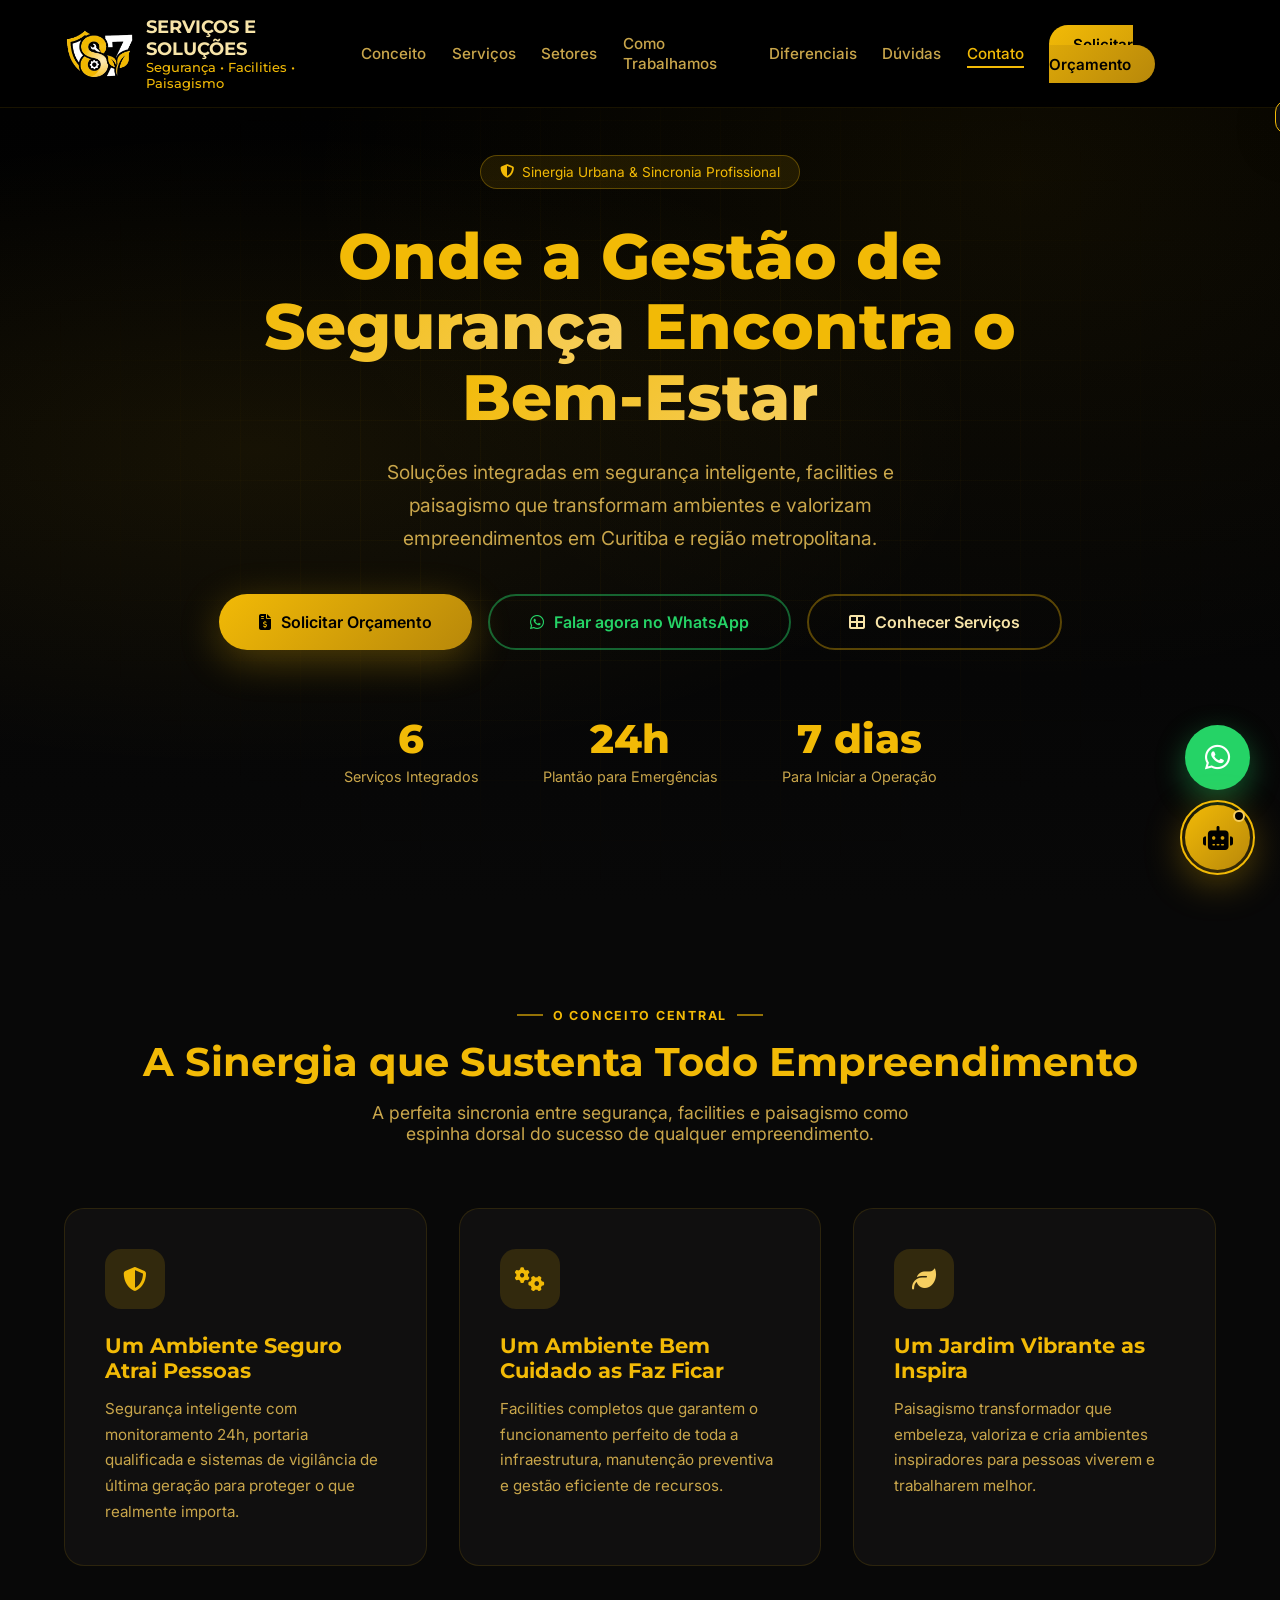
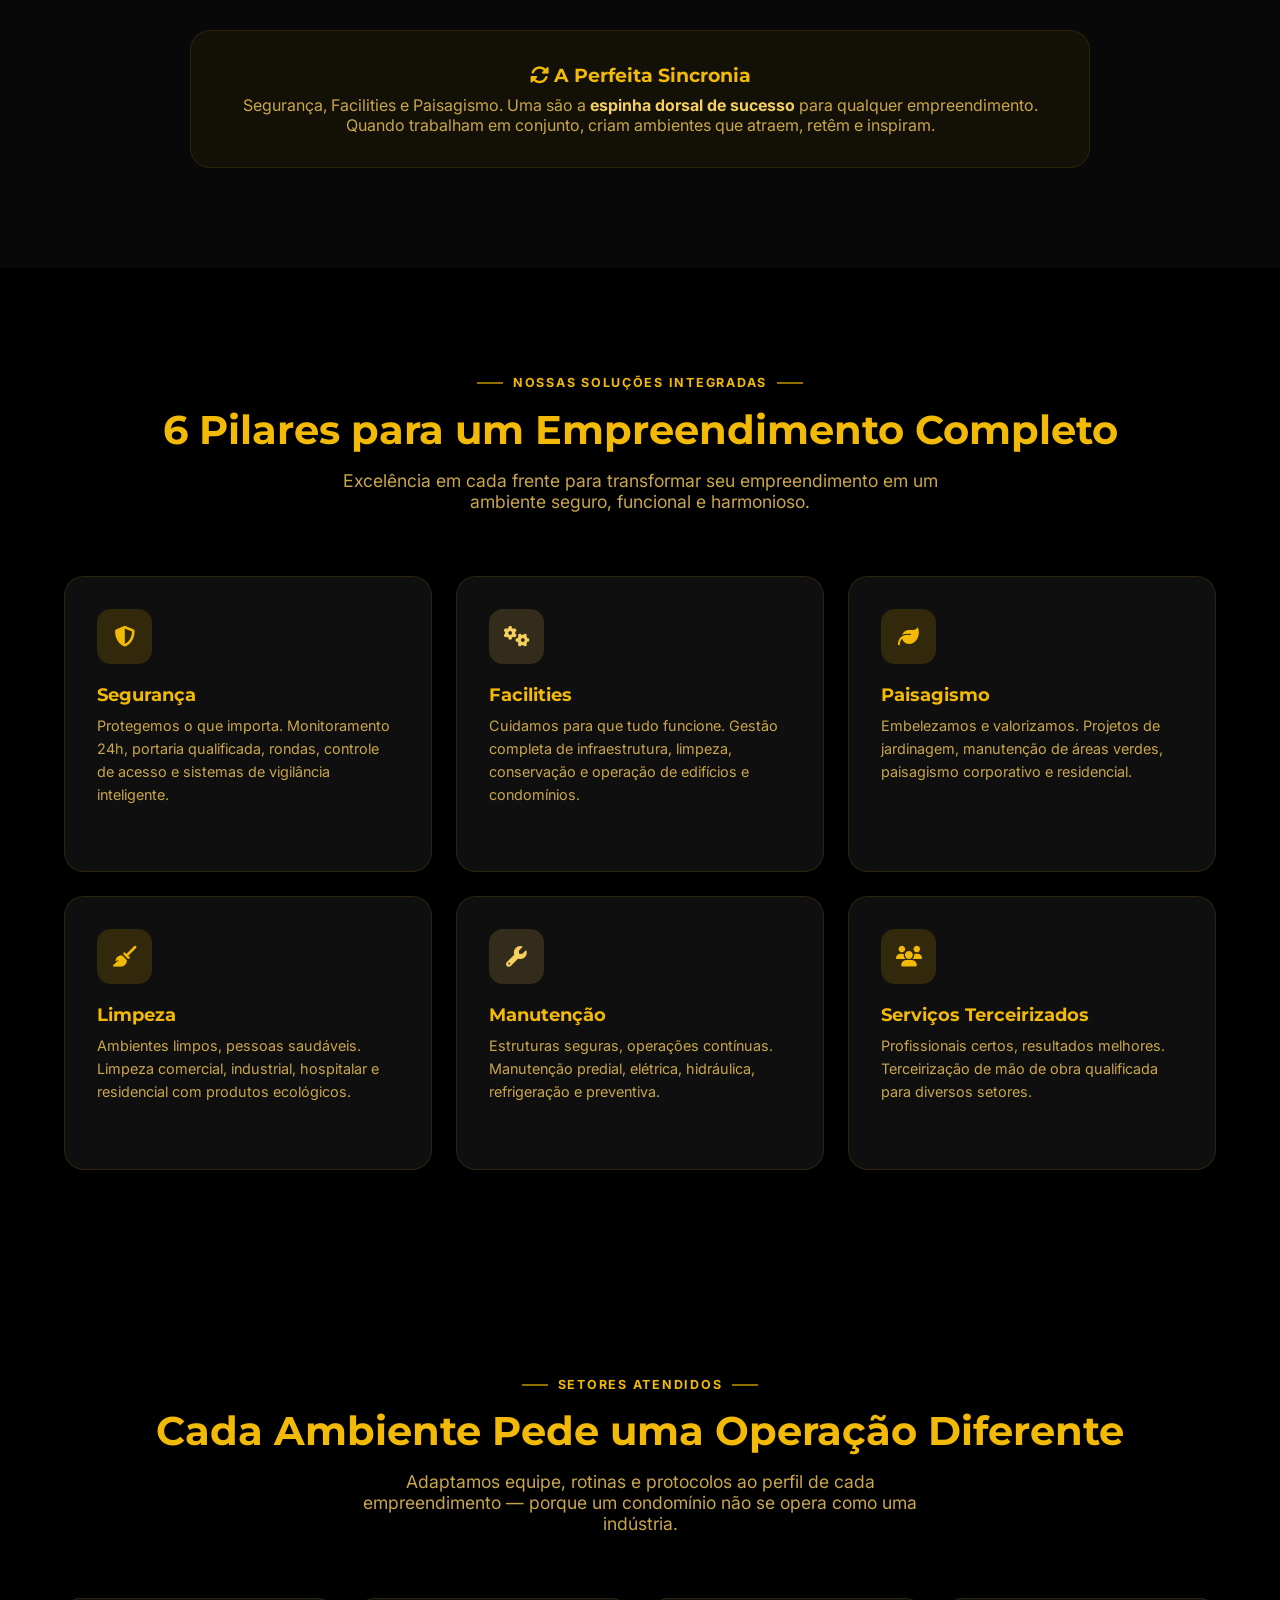
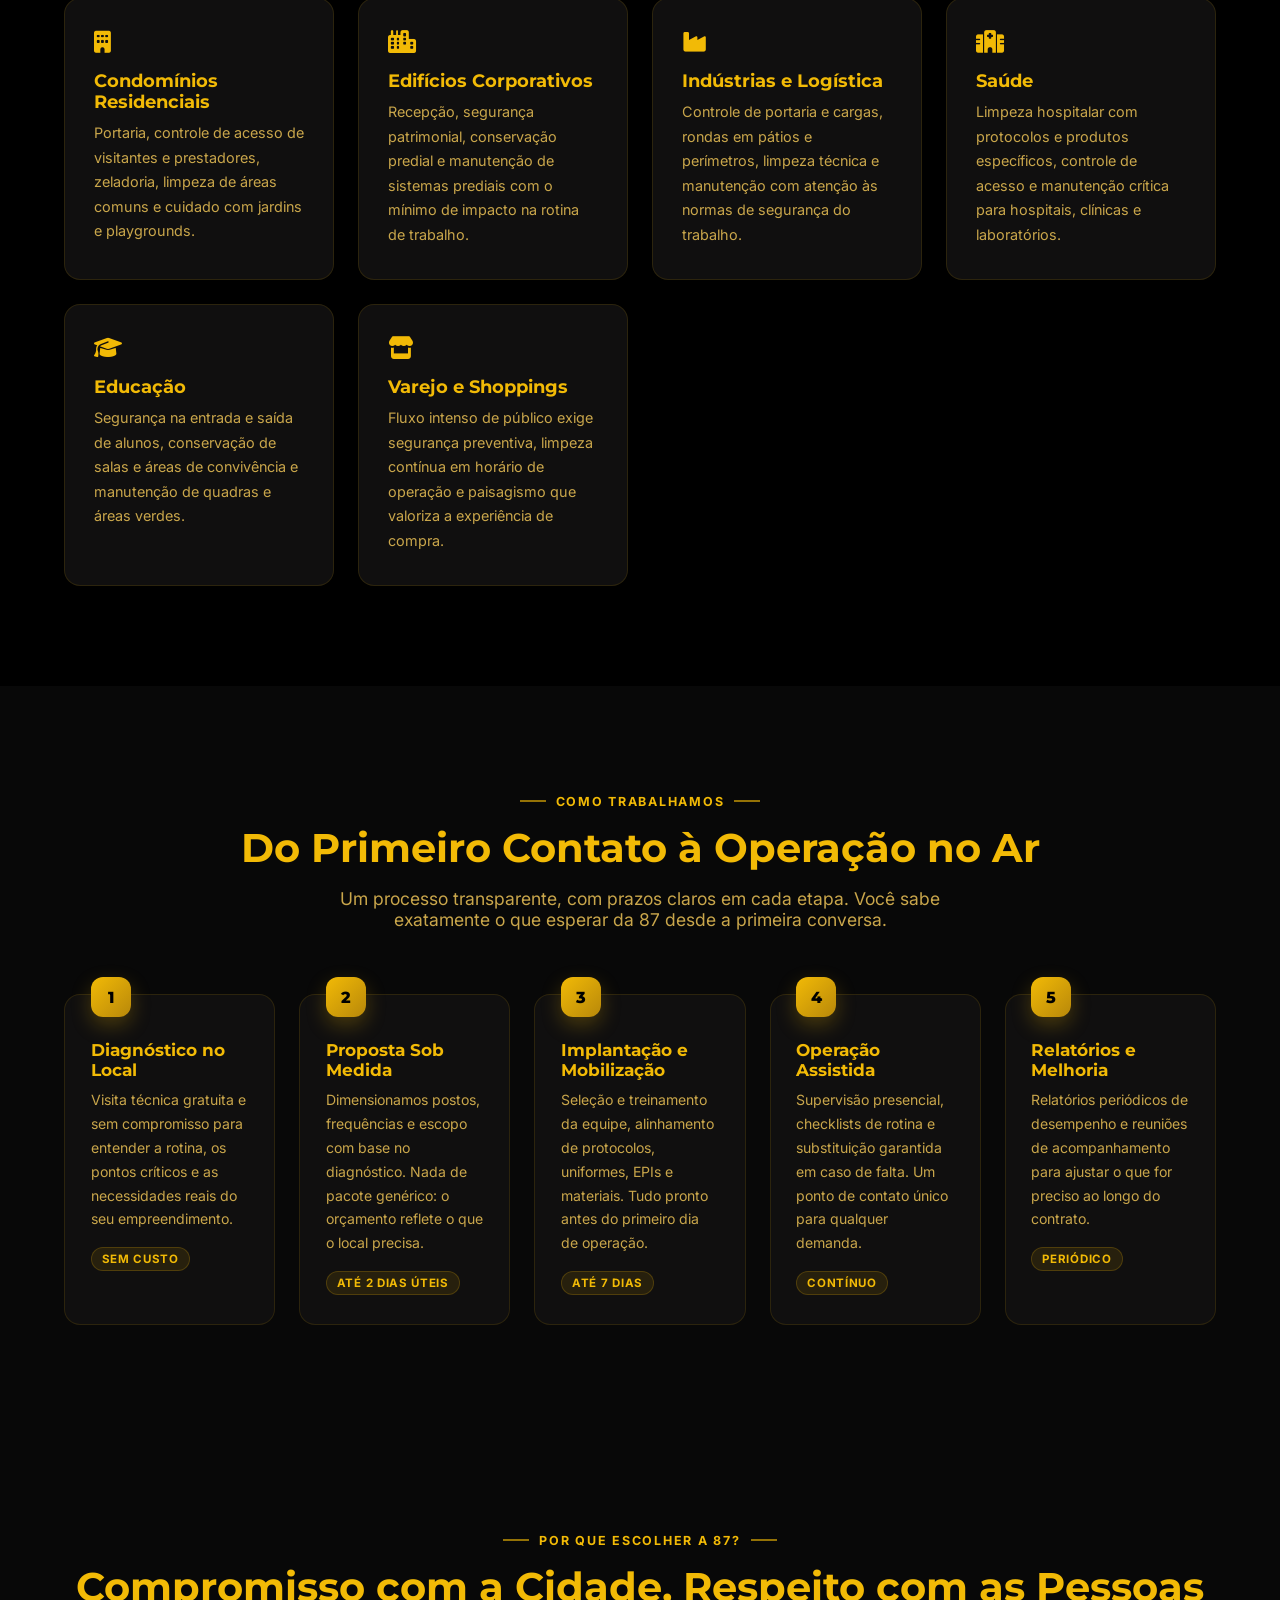
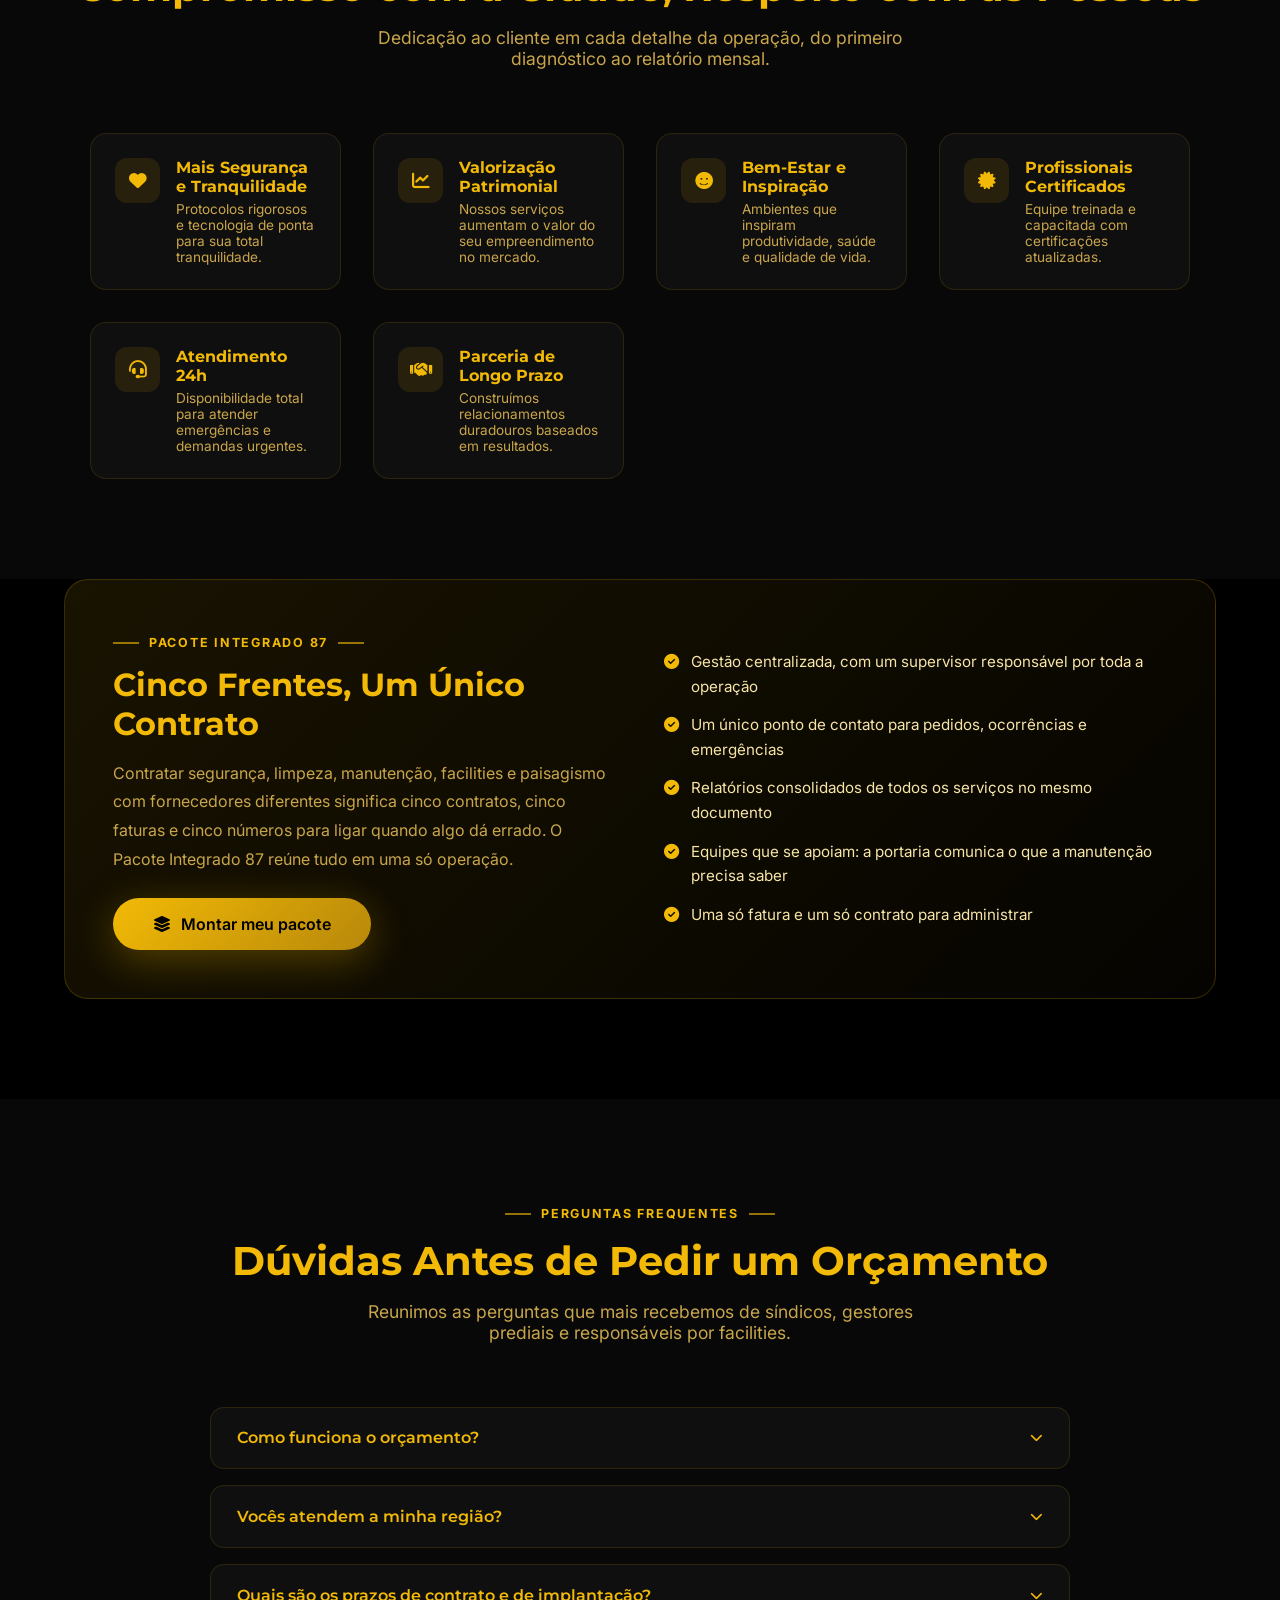
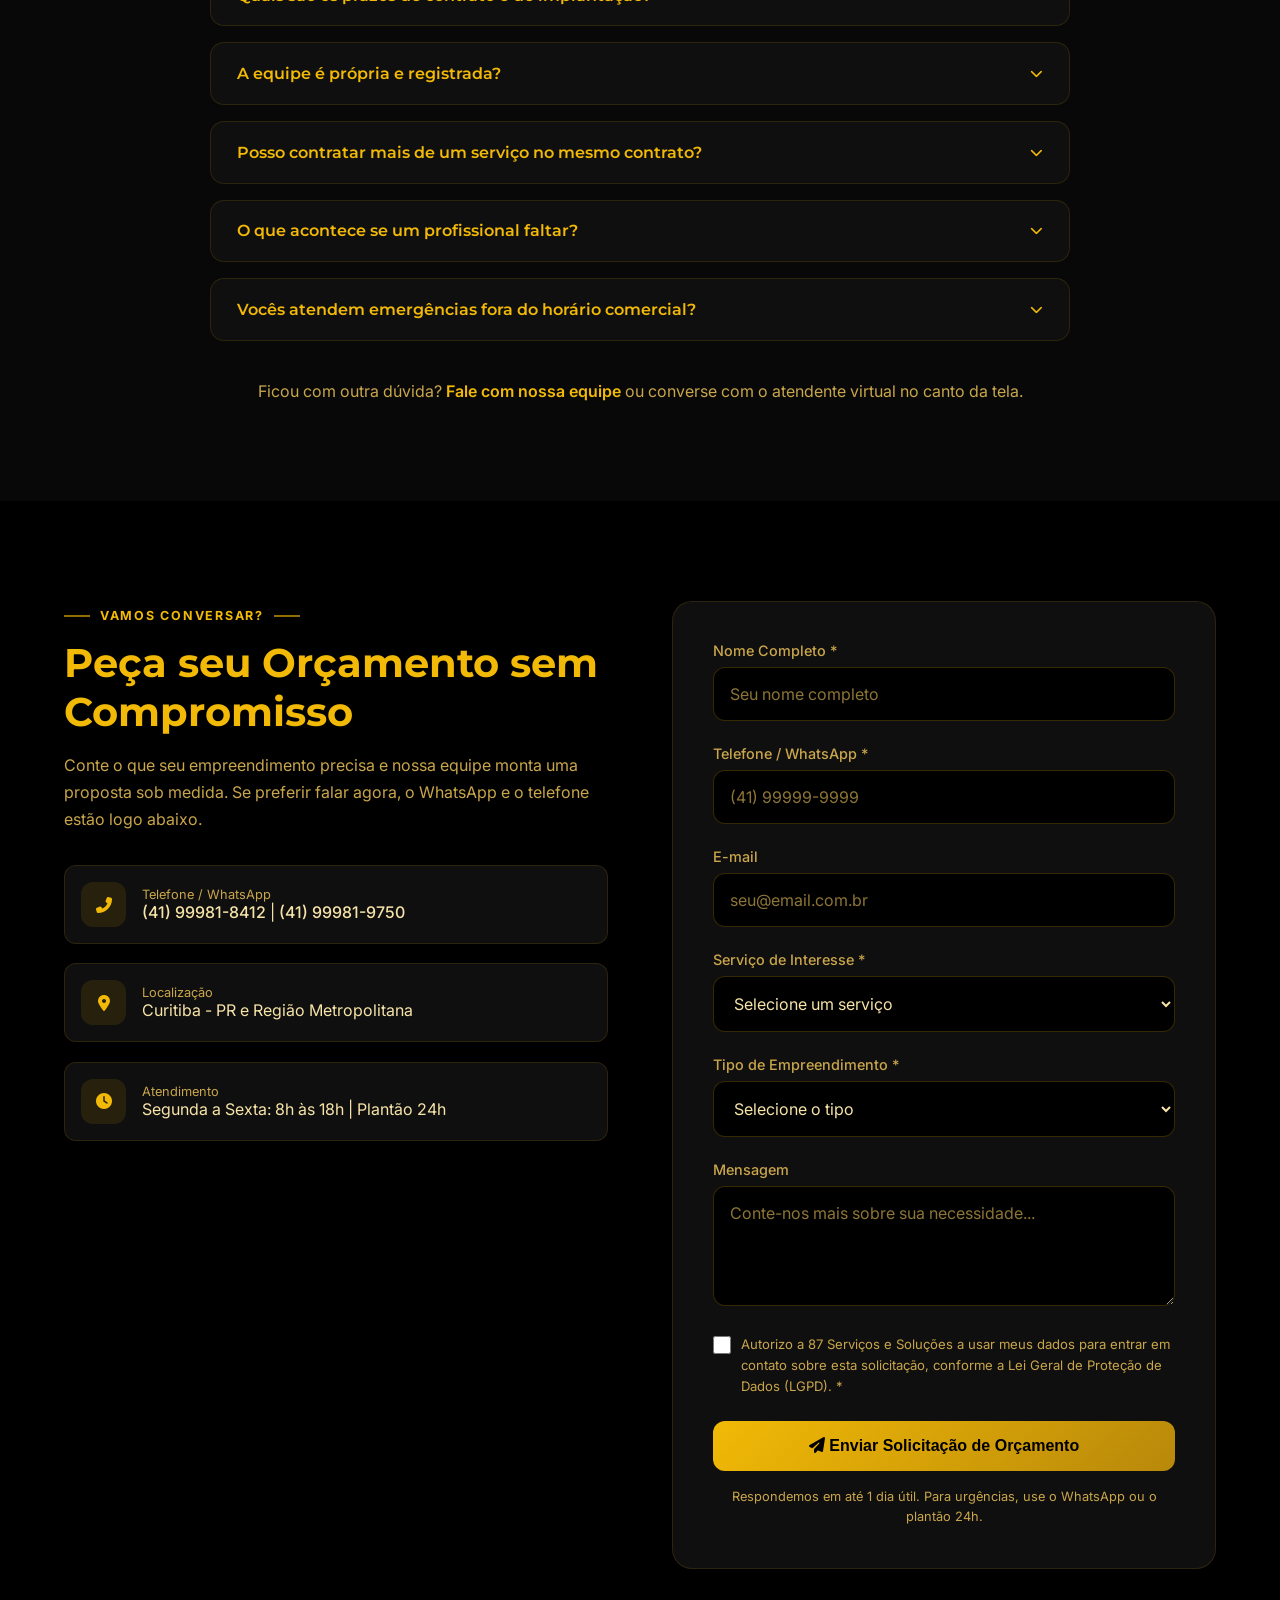
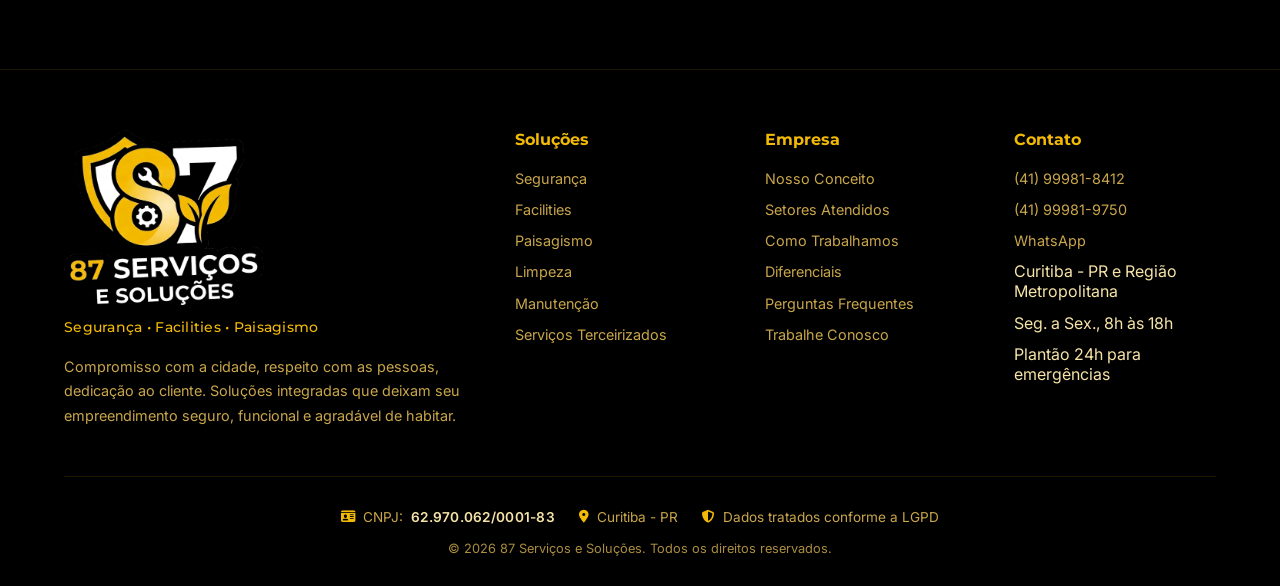
==== index.html @ c68b8642 "Implement the new version of sie (6a750d48f7222041c2b2e759)" ====
<!DOCTYPE html>
<html lang="pt-BR">
<head>
    <meta charset="UTF-8">
    <meta name="viewport" content="width=device-width, initial-scale=1.0">
    <title>87 Serviços e Soluções | Segurança, Facilities e Paisagismo em Curitiba</title>
    <meta name="description" content="Segurança, facilities, paisagismo, limpeza e manutenção integrados em Curitiba e região metropolitana. Plantão 24h e visita técnica gratuita. Peça seu orçamento com a 87 Serviços e Soluções.">
    <link rel="preconnect" href="https://fonts.googleapis.com">
    <link rel="preconnect" href="https://fonts.gstatic.com" crossorigin>
    <link href="https://fonts.googleapis.com/css2?family=Montserrat:wght@300;400;600;700;800&family=Inter:wght@300;400;500;600&display=swap" rel="stylesheet">
    <link rel="stylesheet" href="https://cdnjs.cloudflare.com/ajax/libs/font-awesome/6.5.1/css/all.min.css">
    <link rel="icon" type="image/png" href="assets/favicon.png">
    <link rel="apple-touch-icon" href="assets/logo-mark.png">
    <link rel="canonical" href="https://87ss.netlify.app/">
    <meta name="theme-color" content="#000000">
    <meta name="author" content="87 Serviços e Soluções">
    <meta name="robots" content="index, follow">

    <!-- Compartilhamento em redes sociais e WhatsApp.
         As URLs aqui precisam ser absolutas: o WhatsApp e as redes sociais não
         resolvem caminho relativo e simplesmente não exibem a imagem de prévia. -->
    <meta property="og:type" content="website">
    <meta property="og:site_name" content="87 Serviços e Soluções">
    <meta property="og:locale" content="pt_BR">
    <meta property="og:url" content="https://87ss.netlify.app/">
    <meta property="og:title" content="87 Serviços e Soluções | Segurança, Facilities e Paisagismo em Curitiba">
    <meta property="og:description" content="Soluções integradas em segurança, facilities, paisagismo, limpeza e manutenção para condomínios, empresas e indústrias em Curitiba e região metropolitana.">
    <meta property="og:image" content="https://87ss.netlify.app/assets/logo-full.png">
    <meta property="og:image:width" content="520">
    <meta property="og:image:height" content="463">
    <meta property="og:image:alt" content="Logo da 87 Serviços e Soluções">
    <meta name="twitter:card" content="summary_large_image">
    <meta name="twitter:title" content="87 Serviços e Soluções | Segurança, Facilities e Paisagismo">
    <meta name="twitter:description" content="Segurança, facilities e paisagismo em sincronia. Atendemos Curitiba e região metropolitana com plantão 24h.">
    <meta name="twitter:image" content="https://87ss.netlify.app/assets/logo-full.png">
    <meta name="twitter:image:alt" content="Logo da 87 Serviços e Soluções">

    <!-- Dados estruturados para busca local -->
    <script type="application/ld+json">
    {
      "@context": "https://schema.org",
      "@type": "ProfessionalService",
      "name": "87 Serviços e Soluções",
      "description": "Serviços integrados de segurança, facilities, paisagismo, limpeza, manutenção predial e terceirização de mão de obra em Curitiba e região metropolitana.",
      "taxID": "62.970.062/0001-83",
      "vatID": "62.970.062/0001-83",
      "telephone": "+55-41-99981-8412",
      "priceRange": "$$",
      "url": "https://87ss.netlify.app/",
      "image": "https://87ss.netlify.app/assets/logo-full.png",
      "address": {
        "@type": "PostalAddress",
        "addressLocality": "Curitiba",
        "addressRegion": "PR",
        "addressCountry": "BR"
      },
      "areaServed": [
        { "@type": "City", "name": "Curitiba" },
        { "@type": "City", "name": "São José dos Pinhais" },
        { "@type": "City", "name": "Pinhais" },
        { "@type": "City", "name": "Colombo" },
        { "@type": "City", "name": "Araucária" },
        { "@type": "City", "name": "Campo Largo" },
        { "@type": "City", "name": "Fazenda Rio Grande" },
        { "@type": "City", "name": "Almirante Tamandaré" }
      ],
      "openingHoursSpecification": [
        {
          "@type": "OpeningHoursSpecification",
          "dayOfWeek": ["Monday", "Tuesday", "Wednesday", "Thursday", "Friday"],
          "opens": "08:00",
          "closes": "18:00"
        }
      ],
      "contactPoint": [
        {
          "@type": "ContactPoint",
          "telephone": "+55-41-99981-8412",
          "contactType": "sales",
          "areaServed": "BR",
          "availableLanguage": "Portuguese"
        },
        {
          "@type": "ContactPoint",
          "telephone": "+55-41-99981-9750",
          "contactType": "emergency",
          "areaServed": "BR",
          "availableLanguage": "Portuguese"
        }
      ],
      "hasOfferCatalog": {
        "@type": "OfferCatalog",
        "name": "Soluções integradas",
        "itemListElement": [
          { "@type": "Offer", "itemOffered": { "@type": "Service", "name": "Segurança patrimonial e portaria" } },
          { "@type": "Offer", "itemOffered": { "@type": "Service", "name": "Facilities e gestão predial" } },
          { "@type": "Offer", "itemOffered": { "@type": "Service", "name": "Paisagismo e áreas verdes" } },
          { "@type": "Offer", "itemOffered": { "@type": "Service", "name": "Limpeza e conservação" } },
          { "@type": "Offer", "itemOffered": { "@type": "Service", "name": "Manutenção predial" } },
          { "@type": "Offer", "itemOffered": { "@type": "Service", "name": "Terceirização de mão de obra" } }
        ]
      }
    }
    </script>

    <!-- Perguntas frequentes (elegível a rich results) -->
    <script type="application/ld+json">
    {
      "@context": "https://schema.org",
      "@type": "FAQPage",
      "mainEntity": [
        {
          "@type": "Question",
          "name": "Como funciona o orçamento da 87 Serviços e Soluções?",
          "acceptedAnswer": {
            "@type": "Answer",
            "text": "Você nos conta o tipo de empreendimento e o serviço desejado, fazemos uma visita técnica gratuita e sem compromisso e você recebe uma proposta personalizada em até 2 dias úteis. O preço depende da área, do número de postos e da frequência do serviço."
          }
        },
        {
          "@type": "Question",
          "name": "Quais regiões vocês atendem?",
          "acceptedAnswer": {
            "@type": "Answer",
            "text": "Atendemos Curitiba e toda a Região Metropolitana, incluindo São José dos Pinhais, Pinhais, Colombo, Araucária, Campo Largo, Fazenda Rio Grande e Almirante Tamandaré. Projetos maiores em outras cidades do Paraná podem ser avaliados sob consulta."
          }
        },
        {
          "@type": "Question",
          "name": "Qual o prazo para iniciar a operação?",
          "acceptedAnswer": {
            "@type": "Answer",
            "text": "A operação começa em até 7 dias após a assinatura do contrato. Trabalhamos com contratos mensais, anuais ou por projeto, sem taxa de implantação nos contratos anuais."
          }
        },
        {
          "@type": "Question",
          "name": "A equipe é própria e registrada?",
          "acceptedAnswer": {
            "@type": "Answer",
            "text": "Sim. Os profissionais são registrados em regime CLT, passam por treinamento contínuo e reciclagem periódica, usam EPIs e uniformes identificados e seguem as normas regulamentadoras de segurança do trabalho. Toda a documentação trabalhista fica sob nossa responsabilidade."
          }
        },
        {
          "@type": "Question",
          "name": "É possível contratar vários serviços em um único contrato?",
          "acceptedAnswer": {
            "@type": "Answer",
            "text": "Sim. O Pacote Integrado 87 reúne segurança, facilities, paisagismo, limpeza e manutenção em um único contrato, com gestão centralizada, um só ponto de contato e relatórios consolidados."
          }
        },
        {
          "@type": "Question",
          "name": "Vocês atendem emergências fora do horário comercial?",
          "acceptedAnswer": {
            "@type": "Answer",
            "text": "Sim. O escritório atende de segunda a sexta, das 8h às 18h, e mantemos plantão 24 horas para ocorrências de segurança e emergências de manutenção nos contratos ativos."
          }
        }
      ]
    }
    </script>
    <style>
        :root {
            /* Paleta extraída da logo: dourado #F2BA06 sobre preto */
            --gold: #F2BA06;
            --gold-light: #F6CF61;
            --gold-dark: #B8880A;
            --dark: #000000;
            --dark-light: #080808;
            --dark-card: #100F0F;
            --white: #F7E4A8;
            --gray: #C9A64B;
            --green: var(--gold);
            --green-light: var(--gold-light);
            --gold-line: rgba(242, 186, 6, 0.15);
        }

        * {
            margin: 0;
            padding: 0;
            box-sizing: border-box;
        }

        html {
            scroll-behavior: smooth;
            /* impede que a navbar fixa cubra o topo das seções ao navegar por âncora */
            scroll-padding-top: 100px;
        }

        body {
            font-family: 'Inter', sans-serif;
            background: var(--dark);
            color: var(--white);
            overflow-x: hidden;
            -webkit-font-smoothing: antialiased;
        }

        h1, h2, h3, h4 {
            font-family: 'Montserrat', sans-serif;
            color: var(--gold);
        }

        strong {
            color: var(--gold-light);
        }

        ::selection {
            background: var(--gold);
            color: var(--dark);
        }

        ::placeholder {
            color: rgba(201, 166, 75, 0.7);
        }

        select option {
            background: var(--dark-card);
            color: var(--white);
        }

        :focus-visible {
            outline: 2px solid var(--gold);
            outline-offset: 3px;
            border-radius: 4px;
        }

        /* Link de pular para o conteúdo (leitores de tela e navegação por teclado) */
        .skip-link {
            position: absolute;
            left: -9999px;
            top: 0;
            z-index: 10001;
            background: var(--gold);
            color: var(--dark);
            padding: 0.8rem 1.5rem;
            font-weight: 700;
            border-radius: 0 0 8px 0;
            text-decoration: none;
        }

        .skip-link:focus {
            left: 0;
        }

        .sr-only {
            position: absolute;
            width: 1px;
            height: 1px;
            padding: 0;
            margin: -1px;
            overflow: hidden;
            clip: rect(0, 0, 0, 0);
            white-space: nowrap;
            border: 0;
        }

        /* ===== NAVBAR ===== */
        .navbar {
            position: fixed;
            top: 0;
            width: 100%;
            padding: 1rem 5%;
            display: flex;
            justify-content: space-between;
            align-items: center;
            z-index: 1000;
            background: rgba(0, 0, 0, 0.92);
            backdrop-filter: blur(20px);
            border-bottom: 1px solid rgba(242, 186, 6, 0.1);
            transition: all 0.3s ease;
        }

        .navbar.scrolled {
            padding: 0.7rem 5%;
            box-shadow: 0 10px 40px rgba(0,0,0,0.3);
        }

        .logo {
            display: flex;
            align-items: center;
            gap: 12px;
            text-decoration: none;
            color: inherit;
        }

        .logo-img {
            height: 50px;
            width: auto;
            display: block;
        }

        .logo-text {
            font-family: 'Montserrat', sans-serif;
            font-weight: 700;
            font-size: 1.15rem;
            line-height: 1.2;
            color: var(--white);
        }

        .logo-text span {
            color: var(--gold);
            font-size: 0.8rem;
            font-weight: 500;
            display: block;
        }

        .nav-links {
            display: flex;
            gap: 1.6rem;
            list-style: none;
            align-items: center;
        }

        .nav-links a {
            color: var(--gray);
            text-decoration: none;
            font-weight: 500;
            font-size: 0.95rem;
            transition: color 0.3s;
            position: relative;
        }

        .nav-links a:hover,
        .nav-links a.active {
            color: var(--gold);
        }

        .nav-links a::after {
            content: '';
            position: absolute;
            bottom: -5px;
            left: 0;
            width: 0;
            height: 2px;
            background: var(--gold);
            transition: width 0.3s;
        }

        .nav-links a:hover::after,
        .nav-links a.active::after {
            width: 100%;
        }

        .nav-cta {
            background: linear-gradient(135deg, var(--gold), var(--gold-dark));
            color: var(--dark) !important;
            padding: 0.6rem 1.5rem;
            border-radius: 50px;
            font-weight: 600 !important;
            transition: transform 0.3s, box-shadow 0.3s !important;
        }

        .nav-cta:hover {
            transform: translateY(-2px);
            box-shadow: 0 10px 30px rgba(242, 186, 6, 0.4);
        }

        .nav-cta::after {
            display: none !important;
        }

        .mobile-menu-btn {
            display: none;
            background: none;
            border: none;
            color: var(--white);
            font-size: 1.5rem;
            cursor: pointer;
            padding: 0.3rem 0.5rem;
            line-height: 1;
        }

        /* ===== HERO ===== */
        .hero {
            min-height: 100vh;
            display: flex;
            align-items: center;
            justify-content: center;
            position: relative;
            padding: 120px 5% 80px;
            overflow: hidden;
        }

        .hero-bg {
            position: absolute;
            inset: 0;
            background: 
                radial-gradient(ellipse at 20% 50%, rgba(242, 186, 6, 0.08) 0%, transparent 50%),
                radial-gradient(ellipse at 80% 20%, rgba(242, 186, 6, 0.06) 0%, transparent 50%),
                linear-gradient(180deg, var(--dark) 0%, var(--dark-light) 100%);
        }

        .hero-grid {
            position: absolute;
            inset: 0;
            background-image: 
                linear-gradient(rgba(242, 186, 6, 0.03) 1px, transparent 1px),
                linear-gradient(90deg, rgba(242, 186, 6, 0.03) 1px, transparent 1px);
            background-size: 60px 60px;
            mask-image: radial-gradient(ellipse at center, black 30%, transparent 70%);
            -webkit-mask-image: radial-gradient(ellipse at center, black 30%, transparent 70%);
        }

        .hero-content {
            position: relative;
            z-index: 2;
            text-align: center;
            max-width: 900px;
        }

        .hero-badge {
            display: inline-flex;
            align-items: center;
            gap: 8px;
            background: rgba(242, 186, 6, 0.1);
            border: 1px solid rgba(242, 186, 6, 0.3);
            padding: 0.5rem 1.2rem;
            border-radius: 50px;
            font-size: 0.85rem;
            color: var(--gold);
            margin-bottom: 2rem;
            animation: fadeInUp 0.8s ease;
        }

        .hero-badge i {
            animation: pulse 2s infinite;
        }

        @keyframes pulse {
            0%, 100% { opacity: 1; }
            50% { opacity: 0.5; }
        }

        .hero h1 {
            font-size: clamp(2.5rem, 5vw, 4.5rem);
            font-weight: 800;
            line-height: 1.1;
            margin-bottom: 1.5rem;
            animation: fadeInUp 0.8s ease 0.1s both;
        }

        .hero h1 .highlight {
            background: linear-gradient(135deg, var(--gold), var(--gold-light));
            -webkit-background-clip: text;
            -webkit-text-fill-color: transparent;
            background-clip: text;
        }

        .hero p {
            font-size: 1.2rem;
            color: var(--gray);
            max-width: 600px;
            margin: 0 auto 2.5rem;
            line-height: 1.7;
            animation: fadeInUp 0.8s ease 0.2s both;
        }

        .hero-buttons {
            display: flex;
            gap: 1rem;
            justify-content: center;
            flex-wrap: wrap;
            animation: fadeInUp 0.8s ease 0.3s both;
        }

        .btn {
            padding: 1rem 2.5rem;
            border-radius: 50px;
            font-weight: 600;
            font-size: 1rem;
            cursor: pointer;
            transition: all 0.3s ease;
            text-decoration: none;
            display: inline-flex;
            align-items: center;
            gap: 10px;
            border: none;
        }

        .btn-primary {
            background: linear-gradient(135deg, var(--gold), var(--gold-dark));
            color: var(--dark);
            box-shadow: 0 10px 40px rgba(242, 186, 6, 0.3);
        }

        .btn-primary:hover {
            transform: translateY(-3px);
            box-shadow: 0 15px 50px rgba(242, 186, 6, 0.4);
        }

        .btn-outline {
            background: transparent;
            color: var(--white);
            border: 2px solid rgba(242, 186, 6, 0.35);
        }

        .btn-outline:hover {
            border-color: var(--gold);
            color: var(--gold);
            transform: translateY(-3px);
        }

        .btn-whatsapp {
            background: transparent;
            color: #25D366;
            border: 2px solid rgba(37, 211, 102, 0.45);
        }

        .btn-whatsapp:hover {
            border-color: #25D366;
            background: rgba(37, 211, 102, 0.1);
            transform: translateY(-3px);
        }

        .hero-stats {
            display: flex;
            justify-content: center;
            gap: 4rem;
            margin-top: 4rem;
            animation: fadeInUp 0.8s ease 0.4s both;
        }

        .stat-item {
            text-align: center;
        }

        .stat-number {
            font-family: 'Montserrat', sans-serif;
            font-size: 2.5rem;
            font-weight: 800;
            color: var(--gold);
        }

        .stat-label {
            font-size: 0.9rem;
            color: var(--gray);
            margin-top: 0.3rem;
        }

        /* ===== CONCEITO CENTRAL ===== */
        .concept {
            padding: 100px 5%;
            background: var(--dark-light);
            position: relative;
        }

        .section-header {
            text-align: center;
            margin-bottom: 4rem;
        }

        .section-eyebrow {
            display: inline-flex;
            align-items: center;
            gap: 10px;
            color: var(--gold);
            font-size: 0.78rem;
            font-weight: 700;
            letter-spacing: 0.14em;
            text-transform: uppercase;
            margin-bottom: 0.9rem;
        }

        .section-eyebrow::before,
        .section-eyebrow::after {
            content: '';
            width: 26px;
            height: 2px;
            background: var(--gold);
            opacity: 0.6;
        }

        .section-header h2 {
            font-size: 2.5rem;
            font-weight: 700;
            margin-bottom: 1rem;
        }

        .section-header p {
            color: var(--gray);
            font-size: 1.1rem;
            max-width: 600px;
            margin: 0 auto;
        }

        .concept-cards {
            display: grid;
            grid-template-columns: repeat(auto-fit, minmax(300px, 1fr));
            gap: 2rem;
            max-width: 1200px;
            margin: 0 auto;
        }

        .concept-card {
            background: var(--dark-card);
            border-radius: 20px;
            padding: 2.5rem;
            border: 1px solid rgba(242, 186, 6, 0.12);
            transition: all 0.4s ease;
            position: relative;
            overflow: hidden;
        }

        .concept-card::before {
            content: '';
            position: absolute;
            top: 0;
            left: 0;
            width: 100%;
            height: 3px;
            background: linear-gradient(90deg, var(--gold), var(--gold-light));
            transform: scaleX(0);
            transition: transform 0.4s ease;
        }

        .concept-card:hover::before {
            transform: scaleX(1);
        }

        .concept-card:hover {
            transform: translateY(-10px);
            border-color: rgba(242, 186, 6, 0.2);
            box-shadow: 0 20px 60px rgba(0,0,0,0.3);
        }

        .concept-icon {
            width: 60px;
            height: 60px;
            border-radius: 16px;
            display: flex;
            align-items: center;
            justify-content: center;
            font-size: 1.5rem;
            margin-bottom: 1.5rem;
        }

        .concept-card:nth-child(1) .concept-icon {
            background: rgba(242, 186, 6, 0.15);
            color: var(--gold);
        }

        .concept-card:nth-child(2) .concept-icon {
            background: rgba(242, 186, 6, 0.15);
            color: var(--green);
        }

        .concept-card:nth-child(3) .concept-icon {
            background: rgba(242, 186, 6, 0.15);
            color: var(--gold-light);
        }

        .concept-card h3 {
            font-size: 1.3rem;
            margin-bottom: 0.8rem;
        }

        .concept-card p {
            color: var(--gray);
            line-height: 1.7;
            font-size: 0.95rem;
        }

        .concept-sincronia {
            text-align: center;
            margin-top: 4rem;
            padding: 2rem;
            background: linear-gradient(135deg, rgba(242, 186, 6, 0.05), rgba(242, 186, 6, 0.05));
            border-radius: 20px;
            border: 1px solid rgba(242, 186, 6, 0.1);
            max-width: 900px;
            margin-left: auto;
            margin-right: auto;
        }

        .concept-sincronia h3 {
            color: var(--gold);
            font-size: 1.2rem;
            margin-bottom: 0.5rem;
        }

        .concept-sincronia p {
            color: var(--gray);
        }

        /* ===== SERVIÇOS ===== */
        .services {
            padding: 100px 5%;
            position: relative;
        }

        .services-grid {
            display: grid;
            grid-template-columns: repeat(auto-fit, minmax(280px, 1fr));
            gap: 1.5rem;
            max-width: 1300px;
            margin: 0 auto;
        }

        .service-card {
            background: var(--dark-card);
            border-radius: 20px;
            padding: 2rem;
            border: 1px solid rgba(242, 186, 6, 0.12);
            transition: all 0.4s ease;
            cursor: pointer;
            position: relative;
            overflow: hidden;
        }

        .service-card::after {
            content: '';
            position: absolute;
            inset: 0;
            background: linear-gradient(135deg, rgba(242, 186, 6, 0.05), transparent);
            opacity: 0;
            transition: opacity 0.4s;
        }

        .service-card:hover {
            transform: translateY(-5px);
            border-color: rgba(242, 186, 6, 0.2);
        }

        .service-card:hover::after {
            opacity: 1;
        }

        .service-icon {
            width: 55px;
            height: 55px;
            border-radius: 14px;
            display: flex;
            align-items: center;
            justify-content: center;
            font-size: 1.3rem;
            margin-bottom: 1.2rem;
            position: relative;
            z-index: 1;
        }

        .service-card:nth-child(1) .service-icon { background: rgba(242, 186, 6, 0.15); color: var(--gold); }
        .service-card:nth-child(2) .service-icon { background: rgba(246, 207, 97, 0.15); color: var(--gold-light); }
        .service-card:nth-child(3) .service-icon { background: rgba(242, 186, 6, 0.15); color: var(--green); }
        .service-card:nth-child(4) .service-icon { background: rgba(242, 186, 6, 0.15); color: var(--gold); }
        .service-card:nth-child(5) .service-icon { background: rgba(246, 207, 97, 0.15); color: var(--gold-light); }
        .service-card:nth-child(6) .service-icon { background: rgba(242, 186, 6, 0.15); color: var(--gold); }

        .service-card h3 {
            font-size: 1.15rem;
            margin-bottom: 0.5rem;
            position: relative;
            z-index: 1;
        }

        .service-card p {
            color: var(--gray);
            font-size: 0.9rem;
            line-height: 1.6;
            position: relative;
            z-index: 1;
        }

        .service-card .service-cta {
            display: inline-flex;
            align-items: center;
            gap: 6px;
            color: var(--gold);
            font-size: 0.85rem;
            font-weight: 600;
            margin-top: 1rem;
            opacity: 0;
            transform: translateX(-10px);
            transition: all 0.3s;
            position: relative;
            z-index: 1;
        }

        .service-card:hover .service-cta {
            opacity: 1;
            transform: translateX(0);
        }

        /* ===== DIFERENCIAIS ===== */
        .diferenciais {
            padding: 100px 5%;
            background: var(--dark-light);
        }

        .diferenciais-grid {
            display: grid;
            grid-template-columns: repeat(auto-fit, minmax(250px, 1fr));
            gap: 2rem;
            max-width: 1100px;
            margin: 0 auto;
        }

        .diferencial-item {
            display: flex;
            align-items: flex-start;
            gap: 1rem;
            padding: 1.5rem;
            background: var(--dark-card);
            border-radius: 16px;
            border: 1px solid rgba(242, 186, 6, 0.12);
            transition: all 0.3s;
        }

        .diferencial-item:hover {
            border-color: rgba(242, 186, 6, 0.2);
            transform: translateX(5px);
        }

        .diferencial-icon {
            width: 45px;
            height: 45px;
            min-width: 45px;
            border-radius: 12px;
            background: rgba(242, 186, 6, 0.1);
            display: flex;
            align-items: center;
            justify-content: center;
            color: var(--gold);
            font-size: 1.1rem;
        }

        .diferencial-text h4 {
            font-size: 1rem;
            margin-bottom: 0.3rem;
        }

        .diferencial-text p {
            color: var(--gray);
            font-size: 0.85rem;
        }

        /* ===== SETORES ATENDIDOS ===== */
        .setores {
            padding: 100px 5%;
        }

        .setores-grid {
            display: grid;
            grid-template-columns: repeat(auto-fit, minmax(270px, 1fr));
            gap: 1.5rem;
            max-width: 1200px;
            margin: 0 auto;
        }

        .setor-card {
            background: var(--dark-card);
            border: 1px solid rgba(242, 186, 6, 0.12);
            border-radius: 16px;
            padding: 2rem 1.8rem;
            transition: transform 0.3s, border-color 0.3s;
        }

        .setor-card:hover {
            transform: translateY(-6px);
            border-color: rgba(242, 186, 6, 0.3);
        }

        .setor-card i {
            color: var(--gold);
            font-size: 1.4rem;
            margin-bottom: 1rem;
            display: block;
        }

        .setor-card h3 {
            font-size: 1.1rem;
            margin-bottom: 0.6rem;
        }

        .setor-card p {
            color: var(--gray);
            font-size: 0.9rem;
            line-height: 1.7;
        }

        /* ===== COMO TRABALHAMOS ===== */
        .processo {
            padding: 100px 5%;
            background: var(--dark-light);
        }

        .processo-steps {
            display: grid;
            grid-template-columns: repeat(auto-fit, minmax(210px, 1fr));
            gap: 1.5rem;
            max-width: 1200px;
            margin: 0 auto;
        }

        .processo-step {
            position: relative;
            background: var(--dark-card);
            border: 1px solid rgba(242, 186, 6, 0.12);
            border-radius: 16px;
            padding: 2.2rem 1.6rem 1.8rem;
        }

        .processo-step .step-num {
            position: absolute;
            top: -18px;
            left: 1.6rem;
            width: 40px;
            height: 40px;
            border-radius: 12px;
            background: linear-gradient(135deg, var(--gold), var(--gold-dark));
            color: var(--dark);
            font-family: 'Montserrat', sans-serif;
            font-weight: 800;
            font-size: 1rem;
            display: flex;
            align-items: center;
            justify-content: center;
            box-shadow: 0 8px 20px rgba(242, 186, 6, 0.25);
        }

        .processo-step h3 {
            font-size: 1.05rem;
            margin-bottom: 0.5rem;
            margin-top: 0.6rem;
        }

        .processo-step p {
            color: var(--gray);
            font-size: 0.88rem;
            line-height: 1.7;
        }

        .processo-step .step-prazo {
            display: inline-block;
            margin-top: 1rem;
            font-size: 0.72rem;
            font-weight: 700;
            letter-spacing: 0.06em;
            text-transform: uppercase;
            color: var(--gold);
            background: rgba(242, 186, 6, 0.1);
            border: 1px solid rgba(242, 186, 6, 0.2);
            padding: 4px 10px;
            border-radius: 20px;
        }

        /* ===== PACOTE INTEGRADO / COMPROMISSOS ===== */
        .integrado {
            padding: 0 5% 100px;
        }

        .integrado-band {
            max-width: 1200px;
            margin: 0 auto;
            background: linear-gradient(135deg, rgba(242, 186, 6, 0.1), rgba(242, 186, 6, 0.02));
            border: 1px solid rgba(242, 186, 6, 0.2);
            border-radius: 24px;
            padding: 3rem;
            display: grid;
            grid-template-columns: 1fr 1fr;
            gap: 3rem;
            align-items: center;
        }

        .integrado-band h2 {
            font-size: 2rem;
            margin-bottom: 1rem;
        }

        .integrado-band > div > p {
            color: var(--gray);
            line-height: 1.8;
            margin-bottom: 1.5rem;
        }

        .integrado-list {
            list-style: none;
            display: grid;
            gap: 0.9rem;
        }

        .integrado-list li {
            display: flex;
            align-items: flex-start;
            gap: 12px;
            color: var(--white);
            font-size: 0.95rem;
            line-height: 1.6;
        }

        .integrado-list i {
            color: var(--gold);
            margin-top: 4px;
        }

        /* ===== FAQ ===== */
        .faq {
            padding: 100px 5%;
            background: var(--dark-light);
        }

        .faq-list {
            max-width: 860px;
            margin: 0 auto;
            display: grid;
            gap: 1rem;
        }

        .faq-item {
            background: var(--dark-card);
            border: 1px solid rgba(242, 186, 6, 0.12);
            border-radius: 14px;
            overflow: hidden;
            transition: border-color 0.3s;
        }

        .faq-item[open] {
            border-color: rgba(242, 186, 6, 0.3);
        }

        .faq-item summary {
            cursor: pointer;
            padding: 1.3rem 1.6rem;
            font-family: 'Montserrat', sans-serif;
            font-weight: 600;
            font-size: 1rem;
            color: var(--gold);
            display: flex;
            align-items: center;
            justify-content: space-between;
            gap: 1rem;
            list-style: none;
        }

        .faq-item summary::-webkit-details-marker {
            display: none;
        }

        .faq-item summary::after {
            content: '\f078';
            font-family: 'Font Awesome 6 Free';
            font-weight: 900;
            font-size: 0.8rem;
            color: var(--gold);
            transition: transform 0.3s;
            flex-shrink: 0;
        }

        .faq-item[open] summary::after {
            transform: rotate(180deg);
        }

        .faq-item .faq-answer {
            padding: 0 1.6rem 1.4rem;
            color: var(--gray);
            line-height: 1.8;
            font-size: 0.95rem;
        }

        .faq-cta {
            text-align: center;
            margin-top: 2.5rem;
            color: var(--gray);
        }

        .faq-cta a {
            color: var(--gold);
            font-weight: 600;
            text-decoration: none;
        }

        .faq-cta a:hover {
            text-decoration: underline;
        }

        /* ===== CONTATO ===== */
        .contact {
            padding: 100px 5%;
            position: relative;
        }

        .contact-wrapper {
            display: grid;
            grid-template-columns: 1fr 1fr;
            gap: 4rem;
            max-width: 1200px;
            margin: 0 auto;
            align-items: start;
        }

        .contact-info h2 {
            font-size: 2.5rem;
            margin-bottom: 1rem;
        }

        .contact-info > p {
            color: var(--gray);
            margin-bottom: 2rem;
            line-height: 1.7;
        }

        .contact-item {
            display: flex;
            align-items: center;
            gap: 1rem;
            margin-bottom: 1.2rem;
            padding: 1rem;
            background: var(--dark-card);
            border-radius: 12px;
            border: 1px solid rgba(242, 186, 6, 0.12);
            transition: all 0.3s;
        }

        .contact-item:hover {
            border-color: rgba(242, 186, 6, 0.2);
            transform: translateX(5px);
        }

        .contact-item i {
            width: 45px;
            height: 45px;
            min-width: 45px;
            border-radius: 12px;
            background: rgba(242, 186, 6, 0.1);
            display: flex;
            align-items: center;
            justify-content: center;
            color: var(--gold);
        }

        .contact-item a {
            color: var(--white);
            text-decoration: none;
            font-weight: 500;
            transition: color 0.3s;
        }

        .contact-item a:hover {
            color: var(--gold);
        }

        .contact-form {
            background: var(--dark-card);
            padding: 2.5rem;
            border-radius: 20px;
            border: 1px solid rgba(242, 186, 6, 0.12);
        }

        .form-group {
            margin-bottom: 1.5rem;
        }

        .form-group label {
            display: block;
            margin-bottom: 0.5rem;
            font-size: 0.9rem;
            font-weight: 500;
            color: var(--gray);
        }

        .form-group input,
        .form-group select,
        .form-group textarea {
            width: 100%;
            padding: 1rem;
            background: var(--dark);
            border: 1px solid rgba(242, 186, 6, 0.22);
            border-radius: 12px;
            color: var(--white);
            font-family: 'Inter', sans-serif;
            font-size: 1rem;
            transition: all 0.3s;
        }

        .form-group input:focus,
        .form-group select:focus,
        .form-group textarea:focus {
            outline: none;
            border-color: var(--gold);
            box-shadow: 0 0 0 3px rgba(242, 186, 6, 0.1);
        }

        .form-group textarea {
            min-height: 120px;
            resize: vertical;
        }

        .form-submit {
            width: 100%;
            padding: 1rem;
            background: linear-gradient(135deg, var(--gold), var(--gold-dark));
            color: var(--dark);
            border: none;
            border-radius: 12px;
            font-weight: 700;
            font-size: 1rem;
            cursor: pointer;
            transition: all 0.3s;
        }

        .form-submit:hover {
            transform: translateY(-2px);
            box-shadow: 0 10px 30px rgba(242, 186, 6, 0.3);
        }

        .form-submit:disabled {
            opacity: 0.6;
            cursor: not-allowed;
            transform: none;
            box-shadow: none;
        }

        .form-consent {
            display: flex;
            align-items: flex-start;
            gap: 10px;
            margin-bottom: 1.5rem;
        }

        .form-consent input[type="checkbox"] {
            width: 18px;
            height: 18px;
            min-width: 18px;
            margin-top: 2px;
            accent-color: var(--gold);
            cursor: pointer;
        }

        .form-consent label {
            font-size: 0.82rem;
            color: var(--gray);
            line-height: 1.6;
            cursor: pointer;
        }

        .form-note {
            font-size: 0.8rem;
            color: var(--gray);
            text-align: center;
            margin-top: 1rem;
            line-height: 1.6;
        }

        /* Campo armadilha anti-spam — invisível para pessoas */
        .hp-field {
            position: absolute;
            left: -5000px;
            opacity: 0;
            pointer-events: none;
        }

        /* ===== FOOTER ===== */
        .footer {
            padding: 60px 5% 30px;
            background: var(--dark);
            border-top: 1px solid rgba(242, 186, 6, 0.12);
        }

        .footer-content {
            display: grid;
            grid-template-columns: 2fr 1fr 1fr 1fr;
            gap: 3rem;
            max-width: 1200px;
            margin: 0 auto 3rem;
        }

        .footer-logo {
            width: 200px;
            max-width: 100%;
            height: auto;
            display: block;
            margin-bottom: 0.5rem;
        }

        .footer-brand .footer-tagline {
            color: var(--gold);
            font-family: 'Montserrat', sans-serif;
            font-size: 0.85rem;
            font-weight: 500;
            letter-spacing: 0.02em;
            margin-bottom: 1rem;
        }

        .footer-brand p {
            color: var(--gray);
            font-size: 0.9rem;
            line-height: 1.7;
        }

        .footer-column h4 {
            font-size: 1rem;
            margin-bottom: 1.2rem;
            color: var(--gold);
        }

        .footer-column ul {
            list-style: none;
        }

        .footer-column li {
            margin-bottom: 0.7rem;
        }

        .footer-column a {
            color: var(--gray);
            text-decoration: none;
            font-size: 0.9rem;
            transition: color 0.3s;
        }

        .footer-column a:hover {
            color: var(--gold);
        }

        .footer-bottom {
            text-align: center;
            padding-top: 2rem;
            border-top: 1px solid rgba(242, 186, 6, 0.12);
            color: var(--gray);
            font-size: 0.85rem;
        }

        .footer-legal {
            max-width: 1200px;
            margin: 0 auto 1rem;
            display: flex;
            flex-wrap: wrap;
            justify-content: center;
            align-items: center;
            gap: 0.5rem 1.5rem;
            font-size: 0.85rem;
        }

        .footer-legal span {
            display: inline-flex;
            align-items: center;
            gap: 8px;
        }

        .footer-legal i {
            color: var(--gold);
            font-size: 0.8rem;
        }

        .footer-legal strong {
            color: var(--white);
            font-weight: 600;
            letter-spacing: 0.02em;
        }

        .footer-copyright {
            font-size: 0.8rem;
            opacity: 0.85;
        }

        /* ===== CHATBOT ===== */
        .chatbot-container {
            position: fixed;
            bottom: 30px;
            right: 30px;
            z-index: 9999;
            font-family: 'Inter', sans-serif;
        }

        .chatbot-toggle {
            width: 65px;
            height: 65px;
            border-radius: 50%;
            background: linear-gradient(135deg, var(--gold), var(--gold-dark));
            border: none;
            color: var(--dark);
            font-size: 1.5rem;
            cursor: pointer;
            box-shadow: 0 10px 40px rgba(242, 186, 6, 0.4);
            transition: all 0.3s ease;
            display: flex;
            align-items: center;
            justify-content: center;
            position: relative;
        }

        .chatbot-toggle:hover {
            transform: scale(1.1) rotate(5deg);
        }

        .chatbot-toggle .pulse-ring {
            position: absolute;
            inset: -5px;
            border-radius: 50%;
            border: 2px solid var(--gold);
            animation: pulse-ring 2s infinite;
        }

        @keyframes pulse-ring {
            0% { transform: scale(1); opacity: 0.8; }
            100% { transform: scale(1.4); opacity: 0; }
        }

        .chatbot-toggle .notification-dot {
            position: absolute;
            top: 5px;
            right: 5px;
            width: 12px;
            height: 12px;
            background: var(--dark);
            border-radius: 50%;
            border: 2px solid var(--gold-light);
        }

        .chatbot-window {
            position: absolute;
            bottom: 85px;
            right: 0;
            width: 400px;
            max-height: 600px;
            background: var(--dark-card);
            border-radius: 24px;
            border: 1px solid rgba(242, 186, 6, 0.2);
            box-shadow: 0 25px 80px rgba(0,0,0,0.5);
            overflow: hidden;
            display: none;
            flex-direction: column;
            animation: chatSlideUp 0.4s ease;
        }

        .chatbot-window.active {
            display: flex;
        }

        @keyframes chatSlideUp {
            from { opacity: 0; transform: translateY(20px) scale(0.95); }
            to { opacity: 1; transform: translateY(0) scale(1); }
        }

        .chatbot-header {
            padding: 1.2rem 1.5rem;
            background: linear-gradient(135deg, rgba(242, 186, 6, 0.15), rgba(242, 186, 6, 0.05));
            border-bottom: 1px solid rgba(242, 186, 6, 0.1);
            display: flex;
            align-items: center;
            gap: 1rem;
        }

        .chatbot-avatar {
            width: 45px;
            height: 45px;
            border-radius: 50%;
            background: linear-gradient(135deg, var(--gold), var(--gold-dark));
            display: flex;
            align-items: center;
            justify-content: center;
            font-size: 1.3rem;
        }

        .chatbot-header-info h4 {
            font-size: 1rem;
            margin-bottom: 2px;
        }

        .chatbot-header-info span {
            font-size: 0.8rem;
            color: var(--green-light);
            display: flex;
            align-items: center;
            gap: 5px;
        }

        .chatbot-header-info span::before {
            content: '';
            width: 8px;
            height: 8px;
            background: var(--green);
            border-radius: 50%;
            animation: blink 2s infinite;
        }

        @keyframes blink {
            0%, 100% { opacity: 1; }
            50% { opacity: 0.3; }
        }

        .chatbot-close {
            margin-left: auto;
            background: none;
            border: none;
            color: var(--gray);
            font-size: 1.2rem;
            cursor: pointer;
            transition: color 0.3s;
        }

        .chatbot-close:hover {
            color: var(--white);
        }

        .chatbot-messages {
            flex: 1;
            overflow-y: auto;
            padding: 1.5rem;
            display: flex;
            flex-direction: column;
            gap: 1rem;
            max-height: 400px;
        }

        .chatbot-messages::-webkit-scrollbar {
            width: 6px;
        }

        .chatbot-messages::-webkit-scrollbar-track {
            background: transparent;
        }

        .chatbot-messages::-webkit-scrollbar-thumb {
            background: rgba(242, 186, 6, 0.3);
            border-radius: 3px;
        }

        .message {
            max-width: 85%;
            padding: 0.9rem 1.2rem;
            border-radius: 18px;
            font-size: 0.9rem;
            line-height: 1.6;
            animation: messageIn 0.3s ease;
        }

        @keyframes messageIn {
            from { opacity: 0; transform: translateY(10px); }
            to { opacity: 1; transform: translateY(0); }
        }

        .message.bot {
            background: var(--dark);
            color: var(--white);
            align-self: flex-start;
            border-bottom-left-radius: 4px;
            border: 1px solid rgba(242, 186, 6, 0.12);
        }

        .message.user {
            background: linear-gradient(135deg, var(--gold), var(--gold-dark));
            color: var(--dark);
            align-self: flex-end;
            border-bottom-right-radius: 4px;
            font-weight: 500;
        }

        .message.typing {
            display: flex;
            gap: 4px;
            padding: 1rem 1.2rem;
        }

        .message.typing span {
            width: 8px;
            height: 8px;
            background: var(--gold);
            border-radius: 50%;
            animation: typing 1.4s infinite;
        }

        .message.typing span:nth-child(2) { animation-delay: 0.2s; }
        .message.typing span:nth-child(3) { animation-delay: 0.4s; }

        @keyframes typing {
            0%, 60%, 100% { transform: translateY(0); }
            30% { transform: translateY(-10px); }
        }

        .chatbot-options {
            display: flex;
            flex-wrap: wrap;
            gap: 0.5rem;
            padding: 0 1.5rem 1rem;
        }

        .chat-option {
            padding: 0.6rem 1rem;
            background: rgba(242, 186, 6, 0.1);
            border: 1px solid rgba(242, 186, 6, 0.2);
            border-radius: 50px;
            color: var(--gold);
            font-size: 0.85rem;
            cursor: pointer;
            transition: all 0.3s;
            font-family: 'Inter', sans-serif;
        }

        .chat-option:hover {
            background: var(--gold);
            color: var(--dark);
        }

        .chatbot-input-area {
            padding: 1rem 1.5rem;
            border-top: 1px solid rgba(242, 186, 6, 0.12);
            display: flex;
            gap: 0.5rem;
        }

        .chatbot-input {
            flex: 1;
            padding: 0.8rem 1.2rem;
            background: var(--dark);
            border: 1px solid rgba(242, 186, 6, 0.22);
            border-radius: 50px;
            color: var(--white);
            font-family: 'Inter', sans-serif;
            font-size: 0.9rem;
            outline: none;
            transition: border-color 0.3s;
        }

        .chatbot-input:focus {
            border-color: var(--gold);
        }

        .chatbot-input::placeholder {
            color: var(--gray);
        }

        .chatbot-send {
            width: 45px;
            height: 45px;
            border-radius: 50%;
            background: linear-gradient(135deg, var(--gold), var(--gold-dark));
            border: none;
            color: var(--dark);
            cursor: pointer;
            display: flex;
            align-items: center;
            justify-content: center;
            transition: transform 0.3s;
        }

        .chatbot-send:hover {
            transform: scale(1.1);
        }

        /* ===== ANIMATIONS ===== */
        @keyframes fadeInUp {
            from { opacity: 0; transform: translateY(30px); }
            to { opacity: 1; transform: translateY(0); }
        }

        .animate-on-scroll {
            opacity: 0;
            transform: translateY(30px);
            transition: all 0.8s ease;
        }

        .animate-on-scroll.visible {
            opacity: 1;
            transform: translateY(0);
        }

        /* ===== RESPONSIVE ===== */
        @media (max-width: 1100px) {
            .nav-links {
                position: fixed;
                top: 0;
                right: 0;
                width: min(320px, 85vw);
                height: 100vh;
                flex-direction: column;
                align-items: flex-start;
                justify-content: flex-start;
                gap: 1.6rem;
                padding: 6.5rem 2rem 2rem;
                background: rgba(6, 6, 6, 0.98);
                backdrop-filter: blur(20px);
                border-left: 1px solid rgba(242, 186, 6, 0.15);
                transform: translateX(100%);
                transition: transform 0.35s ease;
                overflow-y: auto;
            }
            .nav-links.open {
                transform: translateX(0);
                box-shadow: -20px 0 60px rgba(0, 0, 0, 0.6);
            }
            .nav-links a {
                font-size: 1.05rem;
            }
            .nav-cta {
                display: inline-block;
                margin-top: 0.5rem;
            }
            .mobile-menu-btn {
                display: block;
                z-index: 1001;
            }
            .integrado-band {
                grid-template-columns: 1fr;
                padding: 2.2rem;
            }
        }

        @media (max-width: 1024px) {
            .contact-wrapper {
                grid-template-columns: 1fr;
            }
            .footer-content {
                grid-template-columns: 1fr 1fr;
            }
        }

        @media (max-width: 768px) {
            .hero-stats {
                gap: 2rem;
                flex-wrap: wrap;
            }
            .chatbot-window {
                width: calc(100vw - 40px);
                right: -10px;
            }
            .footer-content {
                grid-template-columns: 1fr;
            }
            .logo-text {
                font-size: 1rem;
            }
            .section-header h2 {
                font-size: 1.9rem;
            }
            .integrado-band h2 {
                font-size: 1.6rem;
            }
            .footer-legal {
                flex-direction: column;
                gap: 0.6rem;
            }
        }

        /* Respeita quem prefere menos animação no sistema */
        @media (prefers-reduced-motion: reduce) {
            html {
                scroll-behavior: auto;
            }
            *,
            *::before,
            *::after {
                animation-duration: 0.001ms !important;
                animation-iteration-count: 1 !important;
                transition-duration: 0.001ms !important;
            }
            .animate-on-scroll {
                opacity: 1;
                transform: none;
            }
        }

        /* ===== WHATSAPP FLOAT ===== */
        .whatsapp-float {
            position: fixed;
            bottom: 110px;
            right: 30px;
            width: 65px;
            height: 65px;
            background: #25D366;
            border-radius: 50%;
            display: flex;
            align-items: center;
            justify-content: center;
            color: white;
            font-size: 1.8rem;
            text-decoration: none;
            box-shadow: 0 10px 30px rgba(37, 211, 102, 0.4);
            transition: all 0.3s;
            z-index: 9998;
        }

        .whatsapp-float:hover {
            transform: scale(1.1);
            box-shadow: 0 15px 40px rgba(37, 211, 102, 0.5);
        }

        /* Toast notification */
        .toast {
            position: fixed;
            top: 100px;
            right: 30px;
            background: var(--dark-card);
            border: 1px solid var(--gold);
            padding: 1rem 1.5rem;
            border-radius: 12px;
            color: var(--white);
            font-weight: 500;
            z-index: 10000;
            transform: translateX(150%);
            transition: transform 0.4s ease;
            box-shadow: 0 10px 40px rgba(0,0,0,0.3);
        }

        .toast.show {
            transform: translateX(0);
        }
    </style>
</head>
<body>

    <a href="#home" class="skip-link">Pular para o conteúdo principal</a>

    <!-- NAVBAR -->
    <nav class="navbar" id="navbar">
        <a href="#home" class="logo" aria-label="87 Serviços e Soluções — ir para o início">
            <img src="assets/logo-mark.png" alt="" class="logo-img" width="262" height="186">
            <div class="logo-text">
                SERVIÇOS E SOLUÇÕES
                <span>Segurança • Facilities • Paisagismo</span>
            </div>
        </a>
        <ul class="nav-links" id="navLinks">
            <li><a href="#conceito">Conceito</a></li>
            <li><a href="#servicos">Serviços</a></li>
            <li><a href="#setores">Setores</a></li>
            <li><a href="#processo">Como Trabalhamos</a></li>
            <li><a href="#diferenciais">Diferenciais</a></li>
            <li><a href="#faq">Dúvidas</a></li>
            <li><a href="#contato">Contato</a></li>
            <li><a href="#contato" class="nav-cta">Solicitar Orçamento</a></li>
        </ul>
        <button class="mobile-menu-btn" id="mobileMenuBtn" aria-label="Abrir menu de navegação" aria-expanded="false" aria-controls="navLinks">
            <i class="fas fa-bars" aria-hidden="true"></i>
        </button>
    </nav>

    <!-- HERO -->
    <section class="hero" id="home">
        <div class="hero-bg"></div>
        <div class="hero-grid"></div>
        <div class="hero-content">
            <div class="hero-badge">
                <i class="fas fa-shield-alt" aria-hidden="true"></i>
                Sinergia Urbana & Sincronia Profissional
            </div>
            <h1>
                Onde a Gestão de <span class="highlight">Segurança</span> Encontra o <span class="highlight">Bem-Estar</span>
            </h1>
            <p>
                Soluções integradas em segurança inteligente, facilities e paisagismo que transformam ambientes e valorizam empreendimentos em Curitiba e região metropolitana.
            </p>
            <div class="hero-buttons">
                <a href="#contato" class="btn btn-primary">
                    <i class="fas fa-file-invoice-dollar" aria-hidden="true"></i>
                    Solicitar Orçamento
                </a>
                <a href="https://wa.me/5541999818412?text=Ol%C3%A1!%20Gostaria%20de%20um%20or%C3%A7amento%20da%2087%20Servi%C3%A7os%20e%20Solu%C3%A7%C3%B5es." class="btn btn-whatsapp" target="_blank" rel="noopener">
                    <i class="fab fa-whatsapp" aria-hidden="true"></i>
                    Falar agora no WhatsApp
                </a>
                <a href="#servicos" class="btn btn-outline">
                    <i class="fas fa-th-large" aria-hidden="true"></i>
                    Conhecer Serviços
                </a>
            </div>
            <div class="hero-stats">
                <div class="stat-item">
                    <div class="stat-number" data-count="6">0</div>
                    <div class="stat-label">Serviços Integrados</div>
                </div>
                <div class="stat-item">
                    <div class="stat-number" data-count="24" data-suffix="h">0</div>
                    <div class="stat-label">Plantão para Emergências</div>
                </div>
                <div class="stat-item">
                    <div class="stat-number" data-count="7" data-suffix=" dias">0</div>
                    <div class="stat-label">Para Iniciar a Operação</div>
                </div>
            </div>
        </div>
    </section>

    <!-- CONCEITO CENTRAL -->
    <section class="concept" id="conceito">
        <div class="section-header animate-on-scroll">
            <div class="section-eyebrow">O Conceito Central</div>
            <h2>A Sinergia que Sustenta Todo Empreendimento</h2>
            <p>A perfeita sincronia entre segurança, facilities e paisagismo como espinha dorsal do sucesso de qualquer empreendimento.</p>
        </div>
        <div class="concept-cards">
            <div class="concept-card animate-on-scroll">
                <div class="concept-icon"><i class="fas fa-shield-alt" aria-hidden="true"></i></div>
                <h3>Um Ambiente Seguro Atrai Pessoas</h3>
                <p>Segurança inteligente com monitoramento 24h, portaria qualificada e sistemas de vigilância de última geração para proteger o que realmente importa.</p>
            </div>
            <div class="concept-card animate-on-scroll">
                <div class="concept-icon"><i class="fas fa-cogs" aria-hidden="true"></i></div>
                <h3>Um Ambiente Bem Cuidado as Faz Ficar</h3>
                <p>Facilities completos que garantem o funcionamento perfeito de toda a infraestrutura, manutenção preventiva e gestão eficiente de recursos.</p>
            </div>
            <div class="concept-card animate-on-scroll">
                <div class="concept-icon"><i class="fas fa-leaf" aria-hidden="true"></i></div>
                <h3>Um Jardim Vibrante as Inspira</h3>
                <p>Paisagismo transformador que embeleza, valoriza e cria ambientes inspiradores para pessoas viverem e trabalharem melhor.</p>
            </div>
        </div>
        <div class="concept-sincronia animate-on-scroll">
            <h3><i class="fas fa-sync-alt" aria-hidden="true"></i> A Perfeita Sincronia</h3>
            <p>Segurança, Facilities e Paisagismo. Uma são a <strong>espinha dorsal de sucesso</strong> para qualquer empreendimento. Quando trabalham em conjunto, criam ambientes que atraem, retêm e inspiram.</p>
        </div>
    </section>

    <!-- SERVIÇOS -->
    <section class="services" id="servicos">
        <div class="section-header animate-on-scroll">
            <div class="section-eyebrow">Nossas Soluções Integradas</div>
            <h2>6 Pilares para um Empreendimento Completo</h2>
            <p>Excelência em cada frente para transformar seu empreendimento em um ambiente seguro, funcional e harmonioso.</p>
        </div>
        <div class="services-grid">
            <div class="service-card animate-on-scroll" role="button" tabindex="0" data-servico="seguranca">
                <div class="service-icon"><i class="fas fa-shield-alt" aria-hidden="true"></i></div>
                <h3>Segurança</h3>
                <p>Protegemos o que importa. Monitoramento 24h, portaria qualificada, rondas, controle de acesso e sistemas de vigilância inteligente.</p>
                <span class="service-cta">Solicitar proposta <i class="fas fa-arrow-right" aria-hidden="true"></i></span>
            </div>
            <div class="service-card animate-on-scroll" role="button" tabindex="0" data-servico="facilities">
                <div class="service-icon"><i class="fas fa-cogs" aria-hidden="true"></i></div>
                <h3>Facilities</h3>
                <p>Cuidamos para que tudo funcione. Gestão completa de infraestrutura, limpeza, conservação e operação de edifícios e condomínios.</p>
                <span class="service-cta">Solicitar proposta <i class="fas fa-arrow-right" aria-hidden="true"></i></span>
            </div>
            <div class="service-card animate-on-scroll" role="button" tabindex="0" data-servico="paisagismo">
                <div class="service-icon"><i class="fas fa-leaf" aria-hidden="true"></i></div>
                <h3>Paisagismo</h3>
                <p>Embelezamos e valorizamos. Projetos de jardinagem, manutenção de áreas verdes, paisagismo corporativo e residencial.</p>
                <span class="service-cta">Solicitar proposta <i class="fas fa-arrow-right" aria-hidden="true"></i></span>
            </div>
            <div class="service-card animate-on-scroll" role="button" tabindex="0" data-servico="limpeza">
                <div class="service-icon"><i class="fas fa-broom" aria-hidden="true"></i></div>
                <h3>Limpeza</h3>
                <p>Ambientes limpos, pessoas saudáveis. Limpeza comercial, industrial, hospitalar e residencial com produtos ecológicos.</p>
                <span class="service-cta">Solicitar proposta <i class="fas fa-arrow-right" aria-hidden="true"></i></span>
            </div>
            <div class="service-card animate-on-scroll" role="button" tabindex="0" data-servico="manutencao">
                <div class="service-icon"><i class="fas fa-wrench" aria-hidden="true"></i></div>
                <h3>Manutenção</h3>
                <p>Estruturas seguras, operações contínuas. Manutenção predial, elétrica, hidráulica, refrigeração e preventiva.</p>
                <span class="service-cta">Solicitar proposta <i class="fas fa-arrow-right" aria-hidden="true"></i></span>
            </div>
            <div class="service-card animate-on-scroll" role="button" tabindex="0" data-servico="terceirizados">
                <div class="service-icon"><i class="fas fa-users" aria-hidden="true"></i></div>
                <h3>Serviços Terceirizados</h3>
                <p>Profissionais certos, resultados melhores. Terceirização de mão de obra qualificada para diversos setores.</p>
                <span class="service-cta">Solicitar proposta <i class="fas fa-arrow-right" aria-hidden="true"></i></span>
            </div>
        </div>
    </section>

    <!-- SETORES ATENDIDOS -->
    <section class="setores" id="setores">
        <div class="section-header animate-on-scroll">
            <div class="section-eyebrow">Setores Atendidos</div>
            <h2>Cada Ambiente Pede uma Operação Diferente</h2>
            <p>Adaptamos equipe, rotinas e protocolos ao perfil de cada empreendimento — porque um condomínio não se opera como uma indústria.</p>
        </div>
        <div class="setores-grid">
            <div class="setor-card animate-on-scroll">
                <i class="fas fa-building" aria-hidden="true"></i>
                <h3>Condomínios Residenciais</h3>
                <p>Portaria, controle de acesso de visitantes e prestadores, zeladoria, limpeza de áreas comuns e cuidado com jardins e playgrounds.</p>
            </div>
            <div class="setor-card animate-on-scroll">
                <i class="fas fa-city" aria-hidden="true"></i>
                <h3>Edifícios Corporativos</h3>
                <p>Recepção, segurança patrimonial, conservação predial e manutenção de sistemas prediais com o mínimo de impacto na rotina de trabalho.</p>
            </div>
            <div class="setor-card animate-on-scroll">
                <i class="fas fa-industry" aria-hidden="true"></i>
                <h3>Indústrias e Logística</h3>
                <p>Controle de portaria e cargas, rondas em pátios e perímetros, limpeza técnica e manutenção com atenção às normas de segurança do trabalho.</p>
            </div>
            <div class="setor-card animate-on-scroll">
                <i class="fas fa-hospital" aria-hidden="true"></i>
                <h3>Saúde</h3>
                <p>Limpeza hospitalar com protocolos e produtos específicos, controle de acesso e manutenção crítica para hospitais, clínicas e laboratórios.</p>
            </div>
            <div class="setor-card animate-on-scroll">
                <i class="fas fa-graduation-cap" aria-hidden="true"></i>
                <h3>Educação</h3>
                <p>Segurança na entrada e saída de alunos, conservação de salas e áreas de convivência e manutenção de quadras e áreas verdes.</p>
            </div>
            <div class="setor-card animate-on-scroll">
                <i class="fas fa-store" aria-hidden="true"></i>
                <h3>Varejo e Shoppings</h3>
                <p>Fluxo intenso de público exige segurança preventiva, limpeza contínua em horário de operação e paisagismo que valoriza a experiência de compra.</p>
            </div>
        </div>
    </section>

    <!-- COMO TRABALHAMOS -->
    <section class="processo" id="processo">
        <div class="section-header animate-on-scroll">
            <div class="section-eyebrow">Como Trabalhamos</div>
            <h2>Do Primeiro Contato à Operação no Ar</h2>
            <p>Um processo transparente, com prazos claros em cada etapa. Você sabe exatamente o que esperar da 87 desde a primeira conversa.</p>
        </div>
        <div class="processo-steps">
            <div class="processo-step animate-on-scroll">
                <div class="step-num">1</div>
                <h3>Diagnóstico no Local</h3>
                <p>Visita técnica gratuita e sem compromisso para entender a rotina, os pontos críticos e as necessidades reais do seu empreendimento.</p>
                <span class="step-prazo">Sem custo</span>
            </div>
            <div class="processo-step animate-on-scroll">
                <div class="step-num">2</div>
                <h3>Proposta Sob Medida</h3>
                <p>Dimensionamos postos, frequências e escopo com base no diagnóstico. Nada de pacote genérico: o orçamento reflete o que o local precisa.</p>
                <span class="step-prazo">Até 2 dias úteis</span>
            </div>
            <div class="processo-step animate-on-scroll">
                <div class="step-num">3</div>
                <h3>Implantação e Mobilização</h3>
                <p>Seleção e treinamento da equipe, alinhamento de protocolos, uniformes, EPIs e materiais. Tudo pronto antes do primeiro dia de operação.</p>
                <span class="step-prazo">Até 7 dias</span>
            </div>
            <div class="processo-step animate-on-scroll">
                <div class="step-num">4</div>
                <h3>Operação Assistida</h3>
                <p>Supervisão presencial, checklists de rotina e substituição garantida em caso de falta. Um ponto de contato único para qualquer demanda.</p>
                <span class="step-prazo">Contínuo</span>
            </div>
            <div class="processo-step animate-on-scroll">
                <div class="step-num">5</div>
                <h3>Relatórios e Melhoria</h3>
                <p>Relatórios periódicos de desempenho e reuniões de acompanhamento para ajustar o que for preciso ao longo do contrato.</p>
                <span class="step-prazo">Periódico</span>
            </div>
        </div>
    </section>

    <!-- DIFERENCIAIS -->
    <section class="diferenciais" id="diferenciais">
        <div class="section-header animate-on-scroll">
            <div class="section-eyebrow">Por Que Escolher a 87?</div>
            <h2>Compromisso com a Cidade, Respeito com as Pessoas</h2>
            <p>Dedicação ao cliente em cada detalhe da operação, do primeiro diagnóstico ao relatório mensal.</p>
        </div>
        <div class="diferenciais-grid">
            <div class="diferencial-item animate-on-scroll">
                <div class="diferencial-icon"><i class="fas fa-heart" aria-hidden="true"></i></div>
                <div class="diferencial-text">
                    <h4>Mais Segurança e Tranquilidade</h4>
                    <p>Protocolos rigorosos e tecnologia de ponta para sua total tranquilidade.</p>
                </div>
            </div>
            <div class="diferencial-item animate-on-scroll">
                <div class="diferencial-icon"><i class="fas fa-chart-line" aria-hidden="true"></i></div>
                <div class="diferencial-text">
                    <h4>Valorização Patrimonial</h4>
                    <p>Nossos serviços aumentam o valor do seu empreendimento no mercado.</p>
                </div>
            </div>
            <div class="diferencial-item animate-on-scroll">
                <div class="diferencial-icon"><i class="fas fa-smile" aria-hidden="true"></i></div>
                <div class="diferencial-text">
                    <h4>Bem-Estar e Inspiração</h4>
                    <p>Ambientes que inspiram produtividade, saúde e qualidade de vida.</p>
                </div>
            </div>
            <div class="diferencial-item animate-on-scroll">
                <div class="diferencial-icon"><i class="fas fa-certificate" aria-hidden="true"></i></div>
                <div class="diferencial-text">
                    <h4>Profissionais Certificados</h4>
                    <p>Equipe treinada e capacitada com certificações atualizadas.</p>
                </div>
            </div>
            <div class="diferencial-item animate-on-scroll">
                <div class="diferencial-icon"><i class="fas fa-headset" aria-hidden="true"></i></div>
                <div class="diferencial-text">
                    <h4>Atendimento 24h</h4>
                    <p>Disponibilidade total para atender emergências e demandas urgentes.</p>
                </div>
            </div>
            <div class="diferencial-item animate-on-scroll">
                <div class="diferencial-icon"><i class="fas fa-handshake" aria-hidden="true"></i></div>
                <div class="diferencial-text">
                    <h4>Parceria de Longo Prazo</h4>
                    <p>Construímos relacionamentos duradouros baseados em resultados.</p>
                </div>
            </div>
        </div>
    </section>

    <!-- PACOTE INTEGRADO -->
    <section class="integrado">
        <div class="integrado-band animate-on-scroll">
            <div>
                <div class="section-eyebrow">Pacote Integrado 87</div>
                <h2>Cinco Frentes, Um Único Contrato</h2>
                <p>Contratar segurança, limpeza, manutenção, facilities e paisagismo com fornecedores diferentes significa cinco contratos, cinco faturas e cinco números para ligar quando algo dá errado. O Pacote Integrado 87 reúne tudo em uma só operação.</p>
                <a href="#contato" class="btn btn-primary">
                    <i class="fas fa-layer-group" aria-hidden="true"></i>
                    Montar meu pacote
                </a>
            </div>
            <ul class="integrado-list">
                <li><i class="fas fa-check-circle" aria-hidden="true"></i> Gestão centralizada, com um supervisor responsável por toda a operação</li>
                <li><i class="fas fa-check-circle" aria-hidden="true"></i> Um único ponto de contato para pedidos, ocorrências e emergências</li>
                <li><i class="fas fa-check-circle" aria-hidden="true"></i> Relatórios consolidados de todos os serviços no mesmo documento</li>
                <li><i class="fas fa-check-circle" aria-hidden="true"></i> Equipes que se apoiam: a portaria comunica o que a manutenção precisa saber</li>
                <li><i class="fas fa-check-circle" aria-hidden="true"></i> Uma só fatura e um só contrato para administrar</li>
            </ul>
        </div>
    </section>

    <!-- FAQ -->
    <section class="faq" id="faq">
        <div class="section-header animate-on-scroll">
            <div class="section-eyebrow">Perguntas Frequentes</div>
            <h2>Dúvidas Antes de Pedir um Orçamento</h2>
            <p>Reunimos as perguntas que mais recebemos de síndicos, gestores prediais e responsáveis por facilities.</p>
        </div>
        <div class="faq-list animate-on-scroll">
            <details class="faq-item">
                <summary>Como funciona o orçamento?</summary>
                <div class="faq-answer">
                    <p>Você nos conta o tipo de empreendimento e o serviço desejado, agendamos uma <strong>visita técnica gratuita e sem compromisso</strong> e você recebe uma proposta personalizada em até 2 dias úteis. O valor é sempre sob medida: depende da área, do número de postos e da frequência do serviço.</p>
                </div>
            </details>
            <details class="faq-item">
                <summary>Vocês atendem a minha região?</summary>
                <div class="faq-answer">
                    <p>Atendemos <strong>Curitiba e toda a Região Metropolitana</strong>, incluindo São José dos Pinhais, Pinhais, Colombo, Araucária, Campo Largo, Fazenda Rio Grande e Almirante Tamandaré. Está em outra cidade do Paraná? Fale com a gente: em muitos casos conseguimos atender projetos maiores fora dessa área.</p>
                </div>
            </details>
            <details class="faq-item">
                <summary>Quais são os prazos de contrato e de implantação?</summary>
                <div class="faq-answer">
                    <p>Trabalhamos com contratos <strong>mensais, anuais ou por projeto</strong>. A operação começa em até 7 dias após a assinatura, e não há taxa de implantação nos contratos anuais. Ao longo do contrato você recebe relatórios periódicos de desempenho.</p>
                </div>
            </details>
            <details class="faq-item">
                <summary>A equipe é própria e registrada?</summary>
                <div class="faq-answer">
                    <p>Sim. Os profissionais são <strong>registrados em regime CLT</strong>, passam por treinamento contínuo e reciclagem periódica, usam EPIs e uniformes identificados e seguem as normas regulamentadoras de segurança do trabalho. Toda a documentação trabalhista fica sob nossa responsabilidade — e não sobre a do contratante.</p>
                </div>
            </details>
            <details class="faq-item">
                <summary>Posso contratar mais de um serviço no mesmo contrato?</summary>
                <div class="faq-answer">
                    <p>Sim, e é o formato que mais recomendamos. O <strong>Pacote Integrado 87</strong> reúne segurança, facilities, paisagismo, limpeza e manutenção em um único contrato, com gestão centralizada, um só ponto de contato e relatórios consolidados.</p>
                </div>
            </details>
            <details class="faq-item">
                <summary>O que acontece se um profissional faltar?</summary>
                <div class="faq-answer">
                    <p>A <strong>substituição é garantida em contrato</strong>. Mantemos equipe de cobertura para que o posto nunca fique descoberto, e a supervisão acompanha a troca para que a rotina do local não seja afetada.</p>
                </div>
            </details>
            <details class="faq-item">
                <summary>Vocês atendem emergências fora do horário comercial?</summary>
                <div class="faq-answer">
                    <p>Sim. O escritório atende de segunda a sexta, das 8h às 18h, e mantemos <strong>plantão 24 horas</strong> para ocorrências de segurança e emergências de manutenção nos contratos ativos.</p>
                </div>
            </details>
        </div>
        <p class="faq-cta">Ficou com outra dúvida? <a href="#contato">Fale com nossa equipe</a> ou converse com o atendente virtual no canto da tela.</p>
    </section>

    <!-- CONTATO -->
    <section class="contact" id="contato">
        <div class="contact-wrapper">
            <div class="contact-info animate-on-scroll">
                <div class="section-eyebrow">Vamos Conversar?</div>
                <h2>Peça seu Orçamento sem Compromisso</h2>
                <p>Conte o que seu empreendimento precisa e nossa equipe monta uma proposta sob medida. Se preferir falar agora, o WhatsApp e o telefone estão logo abaixo.</p>
                
                <div class="contact-item">
                    <i class="fas fa-phone-alt" aria-hidden="true"></i>
                    <div>
                        <div style="font-size: 0.8rem; color: var(--gray);">Telefone / WhatsApp</div>
                        <a href="tel:41999818412">(41) 99981-8412</a> | <a href="tel:41999819750">(41) 99981-9750</a>
                    </div>
                </div>
                <div class="contact-item">
                    <i class="fas fa-map-marker-alt" aria-hidden="true"></i>
                    <div>
                        <div style="font-size: 0.8rem; color: var(--gray);">Localização</div>
                        <span>Curitiba - PR e Região Metropolitana</span>
                    </div>
                </div>
                <div class="contact-item">
                    <i class="fas fa-clock" aria-hidden="true"></i>
                    <div>
                        <div style="font-size: 0.8rem; color: var(--gray);">Atendimento</div>
                        <span>Segunda a Sexta: 8h às 18h | Plantão 24h</span>
                    </div>
                </div>
            </div>

            <div class="contact-form animate-on-scroll">
                <form id="contactForm" name="orcamento" method="POST" data-netlify="true" netlify-honeypot="bot-field">
                    <input type="hidden" name="form-name" value="orcamento">
                    <input type="hidden" name="subject" value="Nova solicitação de orçamento pelo site">
                    <p class="hp-field" aria-hidden="true">
                        <label>Não preencha este campo: <input name="bot-field" tabindex="-1" autocomplete="off"></label>
                    </p>
                    <div class="form-group">
                        <label for="nome">Nome Completo *</label>
                        <input type="text" id="nome" name="nome" required placeholder="Seu nome completo" autocomplete="name">
                    </div>
                    <div class="form-group">
                        <label for="telefone">Telefone / WhatsApp *</label>
                        <input type="tel" id="telefone" name="telefone" required placeholder="(41) 99999-9999" autocomplete="tel" inputmode="tel" maxlength="15">
                    </div>
                    <div class="form-group">
                        <label for="email">E-mail</label>
                        <input type="email" id="email" name="email" placeholder="seu@email.com.br" autocomplete="email">
                    </div>
                    <div class="form-group">
                        <label for="servico">Serviço de Interesse *</label>
                        <select id="servico" name="servico" required>
                            <option value="">Selecione um serviço</option>
                            <option value="Segurança">Segurança</option>
                            <option value="Facilities">Facilities</option>
                            <option value="Paisagismo">Paisagismo</option>
                            <option value="Limpeza">Limpeza</option>
                            <option value="Manutenção">Manutenção</option>
                            <option value="Serviços Terceirizados">Serviços Terceirizados</option>
                            <option value="Pacote Integrado">Pacote Integrado</option>
                        </select>
                    </div>
                    <div class="form-group">
                        <label for="tipo">Tipo de Empreendimento *</label>
                        <select id="tipo" name="tipo" required>
                            <option value="">Selecione o tipo</option>
                            <option value="Condomínio Residencial">Condomínio Residencial</option>
                            <option value="Edifício Comercial">Edifício Comercial</option>
                            <option value="Área Industrial">Área Industrial</option>
                            <option value="Shopping Center">Shopping Center</option>
                            <option value="Hospital / Clínica">Hospital / Clínica</option>
                            <option value="Escola / Universidade">Escola / Universidade</option>
                            <option value="Outro">Outro</option>
                        </select>
                    </div>
                    <div class="form-group">
                        <label for="mensagem">Mensagem</label>
                        <textarea id="mensagem" name="mensagem" placeholder="Conte-nos mais sobre sua necessidade..."></textarea>
                    </div>
                    <div class="form-consent">
                        <input type="checkbox" id="consentimento" name="consentimento" value="Sim" required>
                        <label for="consentimento">Autorizo a 87 Serviços e Soluções a usar meus dados para entrar em contato sobre esta solicitação, conforme a Lei Geral de Proteção de Dados (LGPD). *</label>
                    </div>
                    <button type="submit" class="form-submit" id="formSubmitBtn">
                        <i class="fas fa-paper-plane" aria-hidden="true"></i> Enviar Solicitação de Orçamento
                    </button>
                    <p class="form-note">Respondemos em até 1 dia útil. Para urgências, use o WhatsApp ou o plantão 24h.</p>
                </form>
            </div>
        </div>
    </section>

    <!-- FOOTER -->
    <footer class="footer">
        <div class="footer-content">
            <div class="footer-brand">
                <img src="assets/logo-full.png" alt="87 Serviços e Soluções — Segurança, Facilities e Paisagismo" class="footer-logo" width="520" height="463" loading="lazy">
                <p class="footer-tagline">Segurança • Facilities • Paisagismo</p>
                <p>Compromisso com a cidade, respeito com as pessoas, dedicação ao cliente. Soluções integradas que deixam seu empreendimento seguro, funcional e agradável de habitar.</p>
            </div>
            <div class="footer-column">
                <h4>Soluções</h4>
                <ul>
                    <li><a href="#servicos">Segurança</a></li>
                    <li><a href="#servicos">Facilities</a></li>
                    <li><a href="#servicos">Paisagismo</a></li>
                    <li><a href="#servicos">Limpeza</a></li>
                    <li><a href="#servicos">Manutenção</a></li>
                    <li><a href="#servicos">Serviços Terceirizados</a></li>
                </ul>
            </div>
            <div class="footer-column">
                <h4>Empresa</h4>
                <ul>
                    <li><a href="#conceito">Nosso Conceito</a></li>
                    <li><a href="#setores">Setores Atendidos</a></li>
                    <li><a href="#processo">Como Trabalhamos</a></li>
                    <li><a href="#diferenciais">Diferenciais</a></li>
                    <li><a href="#faq">Perguntas Frequentes</a></li>
                    <li><a href="#contato">Trabalhe Conosco</a></li>
                </ul>
            </div>
            <div class="footer-column">
                <h4>Contato</h4>
                <ul>
                    <li><a href="tel:+5541999818412">(41) 99981-8412</a></li>
                    <li><a href="tel:+5541999819750">(41) 99981-9750</a></li>
                    <li><a href="https://wa.me/5541999818412" target="_blank" rel="noopener">WhatsApp</a></li>
                    <li>Curitiba - PR e Região Metropolitana</li>
                    <li>Seg. a Sex., 8h às 18h</li>
                    <li>Plantão 24h para emergências</li>
                </ul>
            </div>
        </div>
        <div class="footer-bottom">
            <div class="footer-legal">
                <span><i class="fas fa-id-card" aria-hidden="true"></i> CNPJ: <strong>62.970.062/0001-83</strong></span>
                <span><i class="fas fa-map-marker-alt" aria-hidden="true"></i> Curitiba - PR</span>
                <span><i class="fas fa-shield-halved" aria-hidden="true"></i> Dados tratados conforme a LGPD</span>
            </div>
            <p class="footer-copyright">© 2026 87 Serviços e Soluções. Todos os direitos reservados.</p>
        </div>
    </footer>

    <!-- WHATSAPP FLOAT -->
    <a href="https://wa.me/5541999818412" class="whatsapp-float" target="_blank" rel="noopener" title="Fale pelo WhatsApp" aria-label="Falar pelo WhatsApp">
        <i class="fab fa-whatsapp" aria-hidden="true"></i>
    </a>

    <!--
        Formulário oculto apenas para o Netlify registrar, no momento do build,
        os leads que o atendente virtual coleta e envia por JavaScript.
    -->
    <form name="orcamento-chat" method="POST" data-netlify="true" netlify-honeypot="bot-field" hidden>
        <input type="hidden" name="form-name" value="orcamento-chat">
        <input name="bot-field">
        <input name="servico">
        <input name="nome">
        <input name="empresa">
        <input name="tipo">
        <input name="tamanho">
        <input name="dor">
        <input name="prazo">
        <input name="decisor">
        <input name="contato">
        <input name="classificacao">
        <input name="qualificacao">
        <input name="origem">
    </form>

    <!-- CHATBOT -->
    <div class="chatbot-container">
        <div class="chatbot-window" id="chatbotWindow" role="dialog" aria-modal="false" aria-label="Atendente virtual da 87 Serviços e Soluções">
            <div class="chatbot-header">
                <div class="chatbot-avatar" aria-hidden="true">🤖</div>
                <div class="chatbot-header-info">
                    <h4>Atendente 87</h4>
                    <span id="chatStatus">Online agora</span>
                </div>
                <button class="chatbot-close" onclick="toggleChat()" aria-label="Fechar atendente virtual"><i class="fas fa-times" aria-hidden="true"></i></button>
            </div>
            <div class="chatbot-messages" id="chatMessages" aria-live="polite" aria-atomic="false"></div>
            <div class="chatbot-options" id="chatOptions"></div>
            <div class="chatbot-input-area">
                <label class="sr-only" for="chatInput">Sua mensagem para o atendente virtual</label>
                <input type="text" class="chatbot-input" id="chatInput" placeholder="Digite sua mensagem..." onkeypress="handleChatKey(event)" autocomplete="off">
                <button class="chatbot-send" onclick="sendChatMessage()" aria-label="Enviar mensagem"><i class="fas fa-paper-plane" aria-hidden="true"></i></button>
            </div>
        </div>
        <button class="chatbot-toggle" id="chatbotToggle" onclick="toggleChat()" aria-label="Abrir atendente virtual" aria-expanded="false" aria-controls="chatbotWindow">
            <div class="pulse-ring" aria-hidden="true"></div>
            <span class="notification-dot" id="chatNotification" aria-hidden="true"></span>
            <i class="fas fa-robot" aria-hidden="true"></i>
        </button>
    </div>

    <!-- TOAST -->
    <div class="toast" id="toast" role="status" aria-live="polite"></div>

    <script>
        // ===== NAVBAR SCROLL =====
        window.addEventListener('scroll', () => {
            document.getElementById('navbar').classList.toggle('scrolled', window.scrollY > 50);
        });

        // ===== SCROLL ANIMATIONS =====
        const observerOptions = { threshold: 0.1, rootMargin: '0px 0px -50px 0px' };
        const observer = new IntersectionObserver((entries) => {
            entries.forEach(entry => {
                if (entry.isIntersecting) {
                    entry.target.classList.add('visible');
                }
            });
        }, observerOptions);
        document.querySelectorAll('.animate-on-scroll').forEach(el => observer.observe(el));

        // ===== COUNTER ANIMATION =====
        const prefersReducedMotion = window.matchMedia('(prefers-reduced-motion: reduce)').matches;

        const counterObserver = new IntersectionObserver((entries) => {
            entries.forEach(entry => {
                if (!entry.isIntersecting) return;
                const el = entry.target;
                const target = parseInt(el.dataset.count, 10);
                const suffix = el.dataset.suffix || '';
                counterObserver.unobserve(el);

                if (prefersReducedMotion) {
                    el.textContent = target + suffix;
                    return;
                }

                let current = 0;
                const increment = Math.max(target / 50, 0.02);
                const timer = setInterval(() => {
                    current += increment;
                    if (current >= target) {
                        el.textContent = target + suffix;
                        clearInterval(timer);
                    } else {
                        el.textContent = Math.floor(current) + suffix;
                    }
                }, 30);
            });
        }, { threshold: 0.5 });
        document.querySelectorAll('.stat-number').forEach(el => counterObserver.observe(el));

        // ===== MENU MOBILE =====
        const navLinksEl = document.getElementById('navLinks');
        const mobileMenuBtn = document.getElementById('mobileMenuBtn');

        function setMobileMenu(open) {
            navLinksEl.classList.toggle('open', open);
            mobileMenuBtn.setAttribute('aria-expanded', String(open));
            mobileMenuBtn.setAttribute('aria-label', open ? 'Fechar menu de navegação' : 'Abrir menu de navegação');
            mobileMenuBtn.querySelector('i').className = open ? 'fas fa-times' : 'fas fa-bars';
        }

        mobileMenuBtn.addEventListener('click', () => {
            setMobileMenu(!navLinksEl.classList.contains('open'));
        });

        // Fecha o menu ao escolher um destino ou apertar Esc
        navLinksEl.addEventListener('click', (e) => {
            if (e.target.closest('a')) setMobileMenu(false);
        });

        document.addEventListener('keydown', (e) => {
            if (e.key === 'Escape' && navLinksEl.classList.contains('open')) {
                setMobileMenu(false);
                mobileMenuBtn.focus();
            }
        });

        // ===== LINK ATIVO CONFORME A SEÇÃO VISÍVEL =====
        const navAnchors = Array.from(navLinksEl.querySelectorAll('a:not(.nav-cta)'));
        const sectionObserver = new IntersectionObserver((entries) => {
            entries.forEach(entry => {
                if (!entry.isIntersecting) return;
                navAnchors.forEach(a => {
                    a.classList.toggle('active', a.getAttribute('href') === '#' + entry.target.id);
                });
            });
        }, { rootMargin: '-45% 0px -50% 0px' });

        navAnchors.forEach(a => {
            const section = document.querySelector(a.getAttribute('href'));
            if (section) sectionObserver.observe(section);
        });

        // ===== CARDS DE SERVIÇO (clique e teclado) =====
        document.querySelectorAll('.service-card[data-servico]').forEach(card => {
            const abrir = () => openChat(card.dataset.servico);
            card.addEventListener('click', abrir);
            card.addEventListener('keydown', (e) => {
                if (e.key === 'Enter' || e.key === ' ') {
                    e.preventDefault();
                    abrir();
                }
            });
        });

        // ===== MÁSCARA DE TELEFONE =====
        function formatarTelefone(valor) {
            const digitos = valor.replace(/\D/g, '').slice(0, 11);
            if (digitos.length <= 2) return digitos;
            if (digitos.length <= 6) return `(${digitos.slice(0, 2)}) ${digitos.slice(2)}`;
            if (digitos.length <= 10) return `(${digitos.slice(0, 2)}) ${digitos.slice(2, 6)}-${digitos.slice(6)}`;
            return `(${digitos.slice(0, 2)}) ${digitos.slice(2, 7)}-${digitos.slice(7)}`;
        }

        const telefoneEl = document.getElementById('telefone');
        telefoneEl.addEventListener('input', (e) => {
            e.target.value = formatarTelefone(e.target.value);
        });

        // ===== ENVIO DO FORMULÁRIO (Netlify Forms) =====
        const contactForm = document.getElementById('contactForm');
        const submitBtn = document.getElementById('formSubmitBtn');

        // Envia os dados para o endpoint de formulários do Netlify.
        // O Content-Type precisa ser urlencoded, senão a submissão é descartada.
        async function enviarParaNetlify(dados) {
            const resposta = await fetch('/', {
                method: 'POST',
                headers: { 'Content-Type': 'application/x-www-form-urlencoded' },
                body: new URLSearchParams(dados).toString()
            });
            if (!resposta.ok) throw new Error('Falha no envio: ' + resposta.status);
            return resposta;
        }

        contactForm.addEventListener('submit', async (e) => {
            e.preventDefault();
            const textoOriginal = submitBtn.innerHTML;
            submitBtn.disabled = true;
            submitBtn.innerHTML = '<i class="fas fa-circle-notch fa-spin" aria-hidden="true"></i> Enviando...';

            try {
                await enviarParaNetlify(new FormData(contactForm));
                showToast('✅ Orçamento solicitado com sucesso! Nossa equipe entra em contato em até 1 dia útil.');
                contactForm.reset();
            } catch (erro) {
                showToast('⚠️ Não conseguimos enviar agora. Fale conosco pelo WhatsApp (41) 99981-8412.');
            } finally {
                submitBtn.disabled = false;
                submitBtn.innerHTML = textoOriginal;
            }
        });

        function showToast(message) {
            const toast = document.getElementById('toast');
            toast.textContent = message;
            toast.classList.add('show');
            setTimeout(() => toast.classList.remove('show'), 5000);
        }

        // ===== CHATBOT =====
        const chatState = {
            step: 'welcome',
            data: {},
            history: []
        };

        const chatFlows = {
            welcome: {
                message: () => 'Olá! 👋 Sou o Atendente Virtual da **87 Serviços e Soluções**. Estou aqui para ajudar você a encontrar a melhor solução para seu empreendimento. Como posso ajudar?' + avisoDeHorario(),
                options: [
                    { text: '💰 Quero um orçamento', next: 'servico' },
                    { text: '📋 Conhecer serviços', next: 'menu_servicos' },
                    { text: '❓ Tirar dúvidas', next: 'duvidas' },
                    { text: '🚨 Urgência / plantão 24h', next: 'urgencia' },
                    { text: '📞 Falar com consultor', next: 'contato_direto' }
                ]
            },
            servico: {
                message: 'Perfeito! Qual serviço você precisa?',
                options: [
                    { text: '🛡️ Segurança', next: 'detalhe_seguranca' },
                    { text: '⚙️ Facilities', next: 'detalhe_facilities' },
                    { text: '🌿 Paisagismo', next: 'detalhe_paisagismo' },
                    { text: '🧹 Limpeza', next: 'detalhe_limpeza' },
                    { text: '🔧 Manutenção', next: 'detalhe_manutencao' },
                    { text: '👥 Terceirizados', next: 'detalhe_terceirizados' },
                    { text: '📦 Pacote Integrado', next: 'detalhe_integrado' }
                ]
            },
            menu_servicos: {
                message: 'Nossos **6 pilares de excelência**:\n\n🛡️ **Segurança** — Monitoramento 24h, portaria, CFTV\n⚙️ **Facilities** — Gestão completa de infraestrutura\n🌿 **Paisagismo** — Jardinagem e áreas verdes\n🧹 **Limpeza** — Comercial, industrial, hospitalar\n🔧 **Manutenção** — Predial, elétrica, hidráulica\n👥 **Terceirizados** — Mão de obra qualificada\n\nQual você gostaria de explorar?',
                options: [
                    { text: 'Quero um orçamento', next: 'servico' },
                    { text: 'Voltar ao início', next: 'welcome' }
                ]
            },
            detalhe_seguranca: {
                message: '🛡️ **Segurança Inteligente**\n\n• Portaria e controle de acesso\n• Monitoramento 24h com CFTV\n• Rondas motorizadas e a pé\n• Segurança patrimonial\n• Gestão de riscos\n• Equipe treinada e certificada\n\n**Ideal para:** Condomínios, empresas, shoppings, indústrias.',
                options: [
                    { text: '💰 Solicitar orçamento', next: 'coleta_dados', data: { servico: 'Segurança' } },
                    { text: '🔙 Outros serviços', next: 'servico' }
                ]
            },
            detalhe_facilities: {
                message: '⚙️ **Facilities Completo**\n\n• Gestão de infraestrutura\n• Conservação de edifícios\n• Operação de condomínios\n• Gestão energética\n• Recepção e atendimento\n• Gestão de fornecedores\n\n**Ideal para:** Edifícios comerciais, condomínios, hospitais.',
                options: [
                    { text: '💰 Solicitar orçamento', next: 'coleta_dados', data: { servico: 'Facilities' } },
                    { text: '🔙 Outros serviços', next: 'servico' }
                ]
            },
            detalhe_paisagismo: {
                message: '🌿 **Paisagismo Transformador**\n\n• Projetos de jardinagem\n• Manutenção de áreas verdes\n• Paisagismo corporativo\n• Jardins verticais\n• Irrigação automatizada\n• Compostagem e sustentabilidade\n\n**Ideal para:** Condomínios, empresas, shoppings, áreas públicas.',
                options: [
                    { text: '💰 Solicitar orçamento', next: 'coleta_dados', data: { servico: 'Paisagismo' } },
                    { text: '🔙 Outros serviços', next: 'servico' }
                ]
            },
            detalhe_limpeza: {
                message: '🧹 **Limpeza Profissional**\n\n• Limpeza comercial e industrial\n• Limpeza hospitalar (normas rigorosas)\n• Limpeza pós-obra\n• Limpeza de fachadas\n• Produtos ecológicos certificados\n• Equipamentos de última geração\n\n**Ideal para:** Todos os tipos de empreendimentos.',
                options: [
                    { text: '💰 Solicitar orçamento', next: 'coleta_dados', data: { servico: 'Limpeza' } },
                    { text: '🔙 Outros serviços', next: 'servico' }
                ]
            },
            detalhe_manutencao: {
                message: '🔧 **Manutenção Integral**\n\n• Manutenção predial preventiva e corretiva\n• Sistemas elétricos e hidráulicos\n• Ar-condicionado e refrigeração\n• Elevadores e bombas\n• Pintura e revestimentos\n• Laudos técnicos\n\n**Ideal para:** Edifícios, indústrias, condomínios.',
                options: [
                    { text: '💰 Solicitar orçamento', next: 'coleta_dados', data: { servico: 'Manutenção' } },
                    { text: '🔙 Outros serviços', next: 'servico' }
                ]
            },
            detalhe_terceirizados: {
                message: '👥 **Serviços Terceirizados**\n\n• Mão de obra qualificada\n• Recrutamento e seleção\n• Treinamentos contínuos\n• Gestão de equipes\n• Folha de pagamento\n• Segurança do trabalho\n\n**Ideal para:** Empresas que precisam de equipe dedicada.',
                options: [
                    { text: '💰 Solicitar orçamento', next: 'coleta_dados', data: { servico: 'Terceirizados' } },
                    { text: '🔙 Outros serviços', next: 'servico' }
                ]
            },
            detalhe_integrado: {
                message: '📦 **Pacote Integrado 87**\n\nCombine **Segurança + Facilities + Paisagismo + Limpeza + Manutenção** em um único contrato com:\n\n✅ Gestão centralizada\n✅ Um único ponto de contato\n✅ Uma só fatura para administrar\n✅ Relatórios consolidados\n✅ Sincronia perfeita entre serviços\n\n**A melhor escolha para empreendimentos que buscam excelência total.**',
                options: [
                    { text: '💰 Solicitar orçamento', next: 'coleta_dados', data: { servico: 'Pacote Integrado' } },
                    { text: '🔙 Outros serviços', next: 'servico' }
                ]
            },
            coleta_dados: {
                message: 'Ótima escolha! Para preparar sua proposta personalizada, preciso de algumas informações. Qual é o **nome do responsável**?',
                options: [],
                input: true,
                next: 'coleta_empresa'
            },
            coleta_empresa: {
                message: 'Qual o **nome da empresa ou empreendimento**?',
                options: [],
                input: true,
                next: 'coleta_tipo'
            },
            coleta_tipo: {
                message: 'Qual o **tipo de empreendimento**?',
                options: [
                    { text: '🏢 Condomínio Residencial', next: 'coleta_tamanho', data: { tipo: 'Condomínio Residencial' } },
                    { text: '🏭 Edifício Comercial', next: 'coleta_tamanho', data: { tipo: 'Edifício Comercial' } },
                    { text: '🏭 Área Industrial', next: 'coleta_tamanho', data: { tipo: 'Área Industrial' } },
                    { text: '🛒 Shopping Center', next: 'coleta_tamanho', data: { tipo: 'Shopping Center' } },
                    { text: '🏥 Hospital/Clínica', next: 'coleta_tamanho', data: { tipo: 'Hospital/Clínica' } },
                    { text: '🎓 Escola/Universidade', next: 'coleta_tamanho', data: { tipo: 'Escola/Universidade' } },
                    { text: '🏗️ Outro', next: 'coleta_tamanho', data: { tipo: 'Outro' } }
                ]
            },
            coleta_tamanho: {
                message: 'Qual aproximadamente o **tamanho da área** ou número de unidades?',
                options: [
                    { text: 'Até 1.000 m²', next: 'coleta_dor', data: { tamanho: 'Até 1.000 m²' } },
                    { text: '1.000 a 5.000 m²', next: 'coleta_dor', data: { tamanho: '1.000 a 5.000 m²' } },
                    { text: '5.000 a 20.000 m²', next: 'coleta_dor', data: { tamanho: '5.000 a 20.000 m²' } },
                    { text: 'Acima de 20.000 m²', next: 'coleta_dor', data: { tamanho: 'Acima de 20.000 m²' } },
                    { text: 'Não sei informar', next: 'coleta_dor', data: { tamanho: 'Não informado' } }
                ]
            },
            coleta_dor: {
                message: 'E qual o **principal problema que você quer resolver** hoje? Pode escrever com suas palavras — ex.: portaria sem cobertura, contrato vencendo, área verde malcuidada.',
                options: [],
                input: true,
                next: 'coleta_prazo'
            },
            coleta_prazo: {
                message: 'Para **quando** você pretende ter isso resolvido?',
                options: [
                    { text: '🔥 É urgente / até 30 dias', next: 'coleta_decisor', data: { prazo: 'Urgente ou até 30 dias' } },
                    { text: '📅 De 1 a 3 meses', next: 'coleta_decisor', data: { prazo: 'De 1 a 3 meses' } },
                    { text: '🔎 Ainda sem prazo definido', next: 'coleta_decisor', data: { prazo: 'Sem prazo definido' } }
                ]
            },
            coleta_decisor: {
                message: 'Só mais uma: **você participa da decisão** de contratação?',
                options: [
                    { text: '✅ Sim, a decisão é minha', next: 'coleta_contato', data: { decisor: 'Decide a contratação' } },
                    { text: '🤝 Decido junto com outras pessoas', next: 'coleta_contato', data: { decisor: 'Decide em conjunto' } },
                    { text: '📋 Vou levar para o conselho/diretoria', next: 'coleta_contato', data: { decisor: 'Leva para conselho ou diretoria' } },
                    { text: '🔎 Estou só pesquisando', next: 'coleta_contato', data: { decisor: 'Apenas pesquisando' } }
                ]
            },
            coleta_contato: {
                message: 'Por último, qual seu **WhatsApp ou telefone** para nossa equipe entrar em contato?',
                options: [],
                input: true,
                next: 'finalizar'
            },
            finalizar: {
                message: (data) => `🎉 **Solicitação recebida com sucesso!**\n\nResumo do seu pedido:\n• **Serviço:** ${data.servico}\n• **Responsável:** ${data.nome}\n• **Empreendimento:** ${data.empresa}\n• **Tipo:** ${data.tipo}\n• **Tamanho:** ${data.tamanho}\n• **Necessidade:** ${data.dor}\n• **Prazo:** ${data.prazo}\n• **Contato:** ${data.contato}\n\n` +
                    (classificarLead(data).classificacao === 'Quente'
                        ? 'Seu caso entra como **prioridade** na fila do time comercial: o consultor retorna em até **1 dia útil** para agendar a visita técnica gratuita. Se quiser adiantar, chame agora no WhatsApp — respondemos por lá também.'
                        : 'Nosso consultor comercial entra em contato em até **1 dia útil** para agendar sua **visita técnica gratuita e sem compromisso**. A proposta sob medida sai em até 2 dias úteis depois da visita.') +
                    '\n\nAgradecemos seu interesse na **87 Serviços e Soluções**! 🏆',
                options: [
                    { text: '🔄 Nova solicitação', next: 'welcome' },
                    { text: '📞 Ligar agora', next: 'contato_direto' }
                ]
            },
            contato_direto: {
                message: () => 'Claro! Você pode falar diretamente conosco:\n\n📞 **(41) 99981-8412**\n📞 **(41) 99981-9750**\n\nOu envie um WhatsApp clicando no botão verde no canto da tela. Nossos consultores estão prontos para atender você!' + avisoDeHorario(),
                options: [
                    { text: '🔄 Voltar ao início', next: 'welcome' }
                ]
            },
            urgencia: {
                message: '🚨 **Plantão 24 horas**\n\nPara ocorrências de **segurança** ou **emergências de manutenção** em contratos ativos, fale agora mesmo com o plantão:\n\n📞 **(41) 99981-8412**\n📞 **(41) 99981-9750**\n\nO WhatsApp no canto da tela é o caminho mais rápido. Havendo risco a pessoas ou ao patrimônio, ligue direto — não espere resposta por aqui.',
                options: [
                    { text: '💰 Ainda não sou cliente, quero orçamento', next: 'servico' },
                    { text: '🔙 Voltar ao início', next: 'welcome' }
                ]
            },
            objecao_preco: {
                message: '💰 **Sobre o valor**\n\nNão trabalhamos com tabela fechada, e isso é proposital: o preço depende da **área**, do **número de postos** e da **frequência** do serviço. Fechar um número antes de conhecer o local levaria você a pagar por algo que talvez nem precise.\n\nO caminho é simples e sem custo:\n1️⃣ **Visita técnica gratuita e sem compromisso**\n2️⃣ Proposta sob medida em até **2 dias úteis**\n\nVale considerar também o custo de não resolver: rotatividade de porteiro, passivo trabalhista de equipe irregular e desvalorização do imóvel por falta de manutenção. E no **Pacote Integrado** um único contrato reduz o tempo que o síndico ou gestor gasta administrando cinco fornecedores diferentes.',
                options: [
                    { text: '✅ Quero a visita técnica gratuita', next: 'servico' },
                    { text: '📞 Falar com consultor', next: 'contato_direto' },
                    { text: '❓ Outras dúvidas', next: 'duvidas' }
                ]
            },
            desconto: {
                message: 'Sobre **desconto ou condição especial**, eu não tenho autonomia para negociar — isso é sempre decidido por um consultor humano, junto com a proposta.\n\nO que posso fazer é registrar seu pedido e agilizar o contato do time comercial. Na prática, o maior ganho costuma vir do **Pacote Integrado**: reunir serviços em um só contrato reduz o custo total de gestão.',
                options: [
                    { text: '📞 Falar com consultor', next: 'contato_direto' },
                    { text: '💰 Quero um orçamento', next: 'servico' }
                ]
            },
            sou_virtual: {
                message: 'Pergunta justa, e a resposta honesta: **sou o atendente virtual da 87**, um assistente automático. Não sou humano. 🤖\n\nConsigo tirar dúvidas sobre os serviços e organizar seu pedido de orçamento. Negociação, proposta e detalhes de contrato ficam com um consultor de verdade.',
                options: [
                    { text: '📞 Falar com um consultor', next: 'contato_direto' },
                    { text: '💰 Quero um orçamento', next: 'servico' },
                    { text: '❓ Tirar dúvidas', next: 'duvidas' }
                ]
            },
            duvidas: {
                message: 'Claro! Sobre o que você tem dúvidas?',
                options: [
                    { text: '💰 Como funciona o orçamento?', next: 'duvida_orcamento' },
                    { text: '📍 Atendem minha região?', next: 'duvida_regiao' },
                    { text: '📄 Contratos e prazos', next: 'duvida_contrato' },
                    { text: '👷 Equipe e certificações', next: 'duvida_equipe' },
                    { text: '📦 Posso juntar vários serviços?', next: 'duvida_varios' },
                    { text: '🔄 E se um profissional faltar?', next: 'duvida_falta' },
                    { text: '🚨 Emergências e plantão 24h', next: 'duvida_emergencia' },
                    { text: '🔙 Voltar ao início', next: 'welcome' }
                ]
            },
            duvida_orcamento: {
                message: '💰 **Como funciona o orçamento**\n\n1️⃣ Você nos conta o tipo de empreendimento e o serviço desejado\n2️⃣ Fazemos uma visita técnica **gratuita e sem compromisso**\n3️⃣ Você recebe uma proposta personalizada em até **2 dias úteis**\n\nO orçamento é sempre sob medida: o preço depende da área, do número de postos e da frequência do serviço.',
                options: [
                    { text: '💰 Quero um orçamento', next: 'servico' },
                    { text: '❓ Outras dúvidas', next: 'duvidas' }
                ]
            },
            duvida_regiao: {
                message: '📍 **Onde atendemos**\n\nAtendemos **Curitiba** e toda a **Região Metropolitana**, incluindo São José dos Pinhais, Pinhais, Colombo, Araucária, Campo Largo, Fazenda Rio Grande e Almirante Tamandaré.\n\nEstá em outra cidade do Paraná? Fale com a gente: em muitos casos conseguimos atender projetos maiores fora dessa área.',
                options: [
                    { text: '💰 Quero um orçamento', next: 'servico' },
                    { text: '❓ Outras dúvidas', next: 'duvidas' }
                ]
            },
            duvida_contrato: {
                message: '📄 **Contratos e prazos**\n\n• Contratos mensais, anuais ou por projeto\n• Início da operação em até **7 dias** após a assinatura\n• Sem taxa de implantação nos contratos anuais\n• Relatórios periódicos de desempenho\n• Substituição de equipe garantida em caso de falta\n\nToda a documentação trabalhista fica sob nossa responsabilidade.',
                options: [
                    { text: '💰 Quero um orçamento', next: 'servico' },
                    { text: '❓ Outras dúvidas', next: 'duvidas' }
                ]
            },
            duvida_equipe: {
                message: '👷 **Equipe e certificações**\n\n• Profissionais registrados em regime CLT\n• Treinamento contínuo e reciclagem periódica\n• Vigilantes com curso de formação atualizado\n• Uso obrigatório de EPIs e uniformes identificados\n• Normas de segurança do trabalho (NRs) aplicadas\n\nSegurança e respeito às pessoas são a base do nosso trabalho.',
                options: [
                    { text: '💰 Quero um orçamento', next: 'servico' },
                    { text: '❓ Outras dúvidas', next: 'duvidas' }
                ]
            },
            duvida_varios: {
                message: '📦 **Vários serviços, um só contrato**\n\nSim — e é o formato que mais recomendamos. O **Pacote Integrado 87** reúne segurança, facilities, paisagismo, limpeza e manutenção com:\n\n✅ Gestão centralizada\n✅ Um único ponto de contato\n✅ Uma só fatura para administrar\n✅ Relatórios consolidados no mesmo documento\n\nAlém da praticidade, isso reduz o tempo que o síndico ou gestor gasta coordenando fornecedores diferentes.',
                options: [
                    { text: '💰 Quero um orçamento do pacote', next: 'coleta_dados', data: { servico: 'Pacote Integrado' } },
                    { text: '❓ Outras dúvidas', next: 'duvidas' }
                ]
            },
            duvida_falta: {
                message: '🔄 **Se um profissional faltar**\n\nA **substituição é garantida em contrato**. Mantemos equipe de cobertura para que o posto não fique descoberto, e a supervisão acompanha a troca para que a rotina do local não seja afetada.\n\nComo a equipe é própria e CLT, toda a gestão de férias, atestados e afastamentos fica com a 87 — não com você.',
                options: [
                    { text: '💰 Quero um orçamento', next: 'servico' },
                    { text: '❓ Outras dúvidas', next: 'duvidas' }
                ]
            },
            duvida_emergencia: {
                message: '🚨 **Emergências e horário de atendimento**\n\nO escritório atende de **segunda a sexta, das 8h às 18h**. Para ocorrências de segurança e emergências de manutenção nos contratos ativos, mantemos **plantão 24 horas**, todos os dias.',
                options: [
                    { text: '🚨 Tenho uma urgência agora', next: 'urgencia' },
                    { text: '💰 Quero um orçamento', next: 'servico' },
                    { text: '❓ Outras dúvidas', next: 'duvidas' }
                ]
            }
        };

        // Campos preenchidos por texto livre em cada etapa de coleta
        const chatInputKeys = {
            coleta_dados: 'nome',
            coleta_empresa: 'empresa',
            coleta_dor: 'dor',
            coleta_contato: 'contato'
        };

        // Perguntas digitadas livremente caem no assunto do playbook comercial com
        // mais termos reconhecidos. Só entra aqui o que está documentado no site —
        // preço, prazo e condição não confirmados vão para o time humano.
        const chatConhecimento = [
            { termos: ['quanto custa', 'quanto fica', 'quanto sai', 'quanto e', 'preco', 'precos', 'valor', 'valores', 'custo', 'caro', 'tabela', 'mensalidade', 'investimento'], next: 'objecao_preco' },
            { termos: ['desconto', 'descontos', 'negociar', 'negociacao', 'abatimento', 'condicao especial', 'melhor preco', 'cobrir oferta'], next: 'desconto' },
            { termos: ['voce e humano', 'e humano', 'e um robo', 'robo', 'bot', 'pessoa real', 'atendente de verdade', 'inteligencia artificial', 'ia'], next: 'sou_virtual' },
            { termos: ['urgente', 'urgencia', 'emergencia', 'plantao', '24h', '24 horas', 'agora mesmo', 'socorro', 'invasao', 'arrombamento', 'vazamento'], next: 'urgencia' },
            { termos: ['orcamento', 'proposta', 'visita', 'visita tecnica', 'vistoria', 'agendar', 'agendamento', 'como funciona'], next: 'duvida_orcamento' },
            { termos: ['regiao', 'atendem', 'atende', 'cidade', 'curitiba', 'sao jose dos pinhais', 'pinhais', 'colombo', 'araucaria', 'campo largo', 'fazenda rio grande', 'almirante tamandare', 'parana'], next: 'duvida_regiao' },
            { termos: ['contrato', 'contratos', 'prazo', 'prazos', 'fidelidade', 'implantacao', 'multa', 'rescisao', 'quanto tempo', 'comeca'], next: 'duvida_contrato' },
            { termos: ['equipe', 'funcionario', 'funcionarios', 'clt', 'registrado', 'treinamento', 'uniforme', 'epi', 'certificacao', 'vigilante', 'trabalhista', 'documentacao'], next: 'duvida_equipe' },
            { termos: ['varios', 'todos os servicos', 'mais de um', 'juntar', 'combinar', 'pacote', 'integrado'], next: 'duvida_varios' },
            { termos: ['faltar', 'falta', 'substituicao', 'substituir', 'atestado', 'ferias', 'cobertura', 'absenteismo'], next: 'duvida_falta' },
            { termos: ['telefone', 'whatsapp', 'zap', 'ligar', 'contato', 'email', 'falar com alguem', 'consultor', 'vendedor'], next: 'contato_direto' },
            { termos: ['servicos', 'o que voces fazem', 'quais servicos', 'portfolio'], next: 'menu_servicos' },
            { termos: ['seguranca', 'portaria', 'porteiro', 'cftv', 'vigilancia', 'ronda', 'controle de acesso'], next: 'detalhe_seguranca' },
            { termos: ['facilities', 'infraestrutura', 'recepcao', 'zeladoria'], next: 'detalhe_facilities' },
            { termos: ['paisagismo', 'jardim', 'jardinagem', 'grama', 'area verde', 'poda', 'irrigacao'], next: 'detalhe_paisagismo' },
            { termos: ['limpeza', 'faxina', 'conservacao', 'higienizacao', 'pos obra'], next: 'detalhe_limpeza' },
            { termos: ['manutencao', 'eletrica', 'hidraulica', 'ar condicionado', 'elevador', 'pintura', 'predial'], next: 'detalhe_manutencao' },
            { termos: ['terceirizados', 'terceirizacao', 'mao de obra', 'recrutamento', 'folha de pagamento'], next: 'detalhe_terceirizados' }
        ];

        function normalizarTexto(texto) {
            return texto.toLowerCase().normalize('NFD').replace(/[\u0300-\u036f]/g, '');
        }

        // Compara sempre por palavra inteira: "valor" não pode casar dentro de
        // "valorização", nem "nada" dentro de "abandonada".
        function frasePesquisavel(texto) {
            return ' ' + normalizarTexto(texto).replace(/[^a-z0-9]+/g, ' ').trim() + ' ';
        }

        function contemExpressao(frase, expressao) {
            return frase.includes(' ' + expressao + ' ');
        }

        function encontrarAssunto(texto) {
            const frase = frasePesquisavel(texto);
            let assunto = null;
            let melhorPontuacao = 0;
            chatConhecimento.forEach(topico => {
                const pontos = topico.termos.filter(termo => contemExpressao(frase, termo)).length;
                if (pontos > melhorPontuacao) {
                    melhorPontuacao = pontos;
                    assunto = topico;
                }
            });
            return assunto;
        }

        // Horário comercial da 87: seg-sex, 8h-18h no fuso de Curitiba.
        function dentroDoHorarioComercial() {
            const partes = new Intl.DateTimeFormat('en-US', {
                timeZone: 'America/Sao_Paulo',
                weekday: 'short',
                hour: 'numeric',
                hourCycle: 'h23'
            }).formatToParts(new Date());
            const dia = partes.find(parte => parte.type === 'weekday').value;
            const hora = Number(partes.find(parte => parte.type === 'hour').value);
            return ['Mon', 'Tue', 'Wed', 'Thu', 'Fri'].includes(dia) && hora >= 8 && hora < 18;
        }

        // Fora do expediente o visitante precisa saber quando esperar retorno —
        // e que o plantão 24h continua ativo para quem já tem contrato.
        function avisoDeHorario() {
            if (dentroDoHorarioComercial()) return '';
            return '\n\n🕐 Nosso escritório atende de **segunda a sexta, das 8h às 18h**. Fora desse horário eu sigo por aqui e o time comercial retorna em até **1 dia útil** — o **plantão 24h** permanece ativo para emergências de clientes com contrato.';
        }

        function atualizarStatusDoChat() {
            const statusEl = document.getElementById('chatStatus');
            if (!statusEl) return;
            statusEl.textContent = dentroDoHorarioComercial()
                ? 'Online agora'
                : 'Fora do horário · plantão 24h ativo';
        }

        // Classifica o lead como Quente/Morno/Frio pelos critérios do playbook
        // comercial (necessidade, prazo e autoridade). A classificação segue junto
        // com o lead para o time priorizar o retorno; o visitante não a vê.
        const respostasVagas = ['nao sei', 'nada', 'so pesquisando', 'pesquisando', 'curiosidade', 'so olhando', 'teste', 'informacao', 'informacoes', 'saber mais'];

        // Só conta como "sem dor clara" a resposta curta e genérica. As mesmas
        // palavras dentro de uma frase descritiva ("quero informação sobre trocar
        // a portaria") descrevem uma necessidade real e não podem esfriar o lead.
        function descreveNecessidade(dor) {
            const frase = frasePesquisavel(dor || '');
            const texto = frase.trim();
            if (texto.length < 8) return false;
            const ehRespostaCurta = texto.split(' ').length <= 4;
            return !(ehRespostaCurta && respostasVagas.some(vaga => contemExpressao(frase, vaga)));
        }

        function classificarLead(data) {
            const dorConcreta = descreveNecessidade(data.dor);
            const prazoCurto = /30 dias/.test(data.prazo || '');
            const participaDaDecisao = (data.decisor || '').startsWith('Decide');
            const apenasPesquisando = data.decisor === 'Apenas pesquisando';
            const motivos = [];
            let classificacao;

            if (apenasPesquisando || !dorConcreta) {
                classificacao = 'Frio';
                motivos.push(apenasPesquisando ? 'está apenas pesquisando' : 'não descreveu uma necessidade clara');
            } else if (prazoCurto && participaDaDecisao) {
                classificacao = 'Quente';
                motivos.push('necessidade concreta', 'prazo de até 30 dias', 'participa da decisão');
            } else {
                classificacao = 'Morno';
                if (!prazoCurto) motivos.push('prazo longo ou indefinido');
                if (!participaDaDecisao) motivos.push('decisão passa por outras pessoas');
            }
            if (data.servico === 'Pacote Integrado') motivos.push('interesse no Pacote Integrado (ticket maior)');

            return { classificacao, justificativa: motivos.join('; ') };
        }

        const chatWindowEl = document.getElementById('chatbotWindow');
        const chatMessagesEl = document.getElementById('chatMessages');
        const chatOptionsEl = document.getElementById('chatOptions');
        const chatInputEl = document.getElementById('chatInput');
        const chatNotificationEl = document.getElementById('chatNotification');

        function chatFormat(text) {
            return text
                .replace(/&/g, '&amp;')
                .replace(/</g, '&lt;')
                .replace(/>/g, '&gt;')
                .replace(/\*\*(.+?)\*\*/g, '<strong>$1</strong>')
                .replace(/\n/g, '<br>');
        }

        function addChatMessage(text, sender) {
            const el = document.createElement('div');
            el.className = 'message ' + sender;
            el.innerHTML = chatFormat(text);
            chatMessagesEl.appendChild(el);
            chatMessagesEl.scrollTop = chatMessagesEl.scrollHeight;
            chatState.history.push({ sender, text });
            return el;
        }

        function showChatTyping() {
            const el = document.createElement('div');
            el.className = 'message bot typing';
            el.innerHTML = '<span></span><span></span><span></span>';
            chatMessagesEl.appendChild(el);
            chatMessagesEl.scrollTop = chatMessagesEl.scrollHeight;
            return el;
        }

        function renderChatOptions(options) {
            chatOptionsEl.innerHTML = '';
            (options || []).forEach(option => {
                const btn = document.createElement('button');
                btn.className = 'chat-option';
                btn.type = 'button';
                btn.textContent = option.text;
                btn.addEventListener('click', () => chooseChatOption(option));
                chatOptionsEl.appendChild(btn);
            });
        }

        function renderChatStep(stepKey) {
            const flow = chatFlows[stepKey];
            if (!flow) return;
            chatState.step = stepKey;
            // Uma nova solicitação recomeça o ciclo e pode gerar um novo lead.
            if (stepKey === 'welcome') chatState.leadEnviado = false;
            if (stepKey === 'finalizar') enviarLeadDoChat();
            chatOptionsEl.innerHTML = '';
            const typing = showChatTyping();
            setTimeout(() => {
                typing.remove();
                const message = typeof flow.message === 'function' ? flow.message(chatState.data) : flow.message;
                addChatMessage(message, 'bot');
                renderChatOptions(flow.options);
                chatMessagesEl.scrollTop = chatMessagesEl.scrollHeight;
            }, 650);
        }

        // Entrega ao Netlify o lead que o atendente virtual acabou de coletar,
        // já classificado, para que a conversa não se perca quando o visitante
        // fecha a janela e para que o time saiba o que priorizar.
        async function enviarLeadDoChat() {
            if (chatState.leadEnviado) return;
            chatState.leadEnviado = true;
            const qualificacao = classificarLead(chatState.data);
            try {
                await enviarParaNetlify({
                    'form-name': 'orcamento-chat',
                    servico: chatState.data.servico || '',
                    nome: chatState.data.nome || '',
                    empresa: chatState.data.empresa || '',
                    tipo: chatState.data.tipo || '',
                    tamanho: chatState.data.tamanho || '',
                    dor: chatState.data.dor || '',
                    prazo: chatState.data.prazo || '',
                    decisor: chatState.data.decisor || '',
                    contato: chatState.data.contato || '',
                    classificacao: qualificacao.classificacao,
                    qualificacao: qualificacao.justificativa,
                    origem: 'Atendente virtual do site'
                });
            } catch (erro) {
                // Permite nova tentativa se o visitante refizer a solicitação.
                chatState.leadEnviado = false;
                console.warn('Não foi possível registrar o lead do chat:', erro);
            }
        }

        function chooseChatOption(option) {
            if (!option) return;
            addChatMessage(option.text, 'user');
            if (option.data) Object.assign(chatState.data, option.data);
            chatOptionsEl.innerHTML = '';
            renderChatStep(option.next);
        }

        function sendChatMessage() {
            const value = chatInputEl.value.trim();
            if (!value) return;
            addChatMessage(value, 'user');
            chatInputEl.value = '';
            const flow = chatFlows[chatState.step];
            if (flow && flow.input) {
                const key = chatInputKeys[chatState.step];
                if (key) chatState.data[key] = value;
                renderChatStep(flow.next);
                return;
            }
            const assunto = encontrarAssunto(value);
            if (assunto) {
                renderChatStep(assunto.next);
                return;
            }
            const typing = showChatTyping();
            setTimeout(() => {
                typing.remove();
                addChatMessage('Essa eu não tenho confirmada por aqui — e prefiro não chutar informação. 😊\n\nUm consultor consegue responder com precisão pelo **(41) 99981-8412**. Enquanto isso, posso ajudar com algum destes assuntos?', 'bot');
                renderChatOptions([
                    { text: '💰 Quero um orçamento', next: 'servico' },
                    { text: '❓ Tirar dúvidas', next: 'duvidas' },
                    { text: '📞 Falar com consultor', next: 'contato_direto' }
                ]);
            }, 650);
        }

        function handleChatKey(event) {
            if (event.key === 'Enter') {
                event.preventDefault();
                sendChatMessage();
            }
        }

        function toggleChat() {
            const isOpen = chatWindowEl.classList.toggle('active');
            document.getElementById('chatbotToggle').setAttribute('aria-expanded', String(isOpen));
            if (!isOpen) return;
            chatNotificationEl.style.display = 'none';
            if (!chatMessagesEl.children.length) renderChatStep('welcome');
            chatInputEl.focus();
        }

        function openChat(servico) {
            const stepKey = chatFlows['detalhe_' + servico] ? 'detalhe_' + servico : 'servico';
            if (!chatWindowEl.classList.contains('active')) {
                chatWindowEl.classList.add('active');
                document.getElementById('chatbotToggle').setAttribute('aria-expanded', 'true');
                chatNotificationEl.style.display = 'none';
            }
            renderChatStep(stepKey);
            chatInputEl.focus();
        }

        atualizarStatusDoChat();
    </script>
</body>
</html>
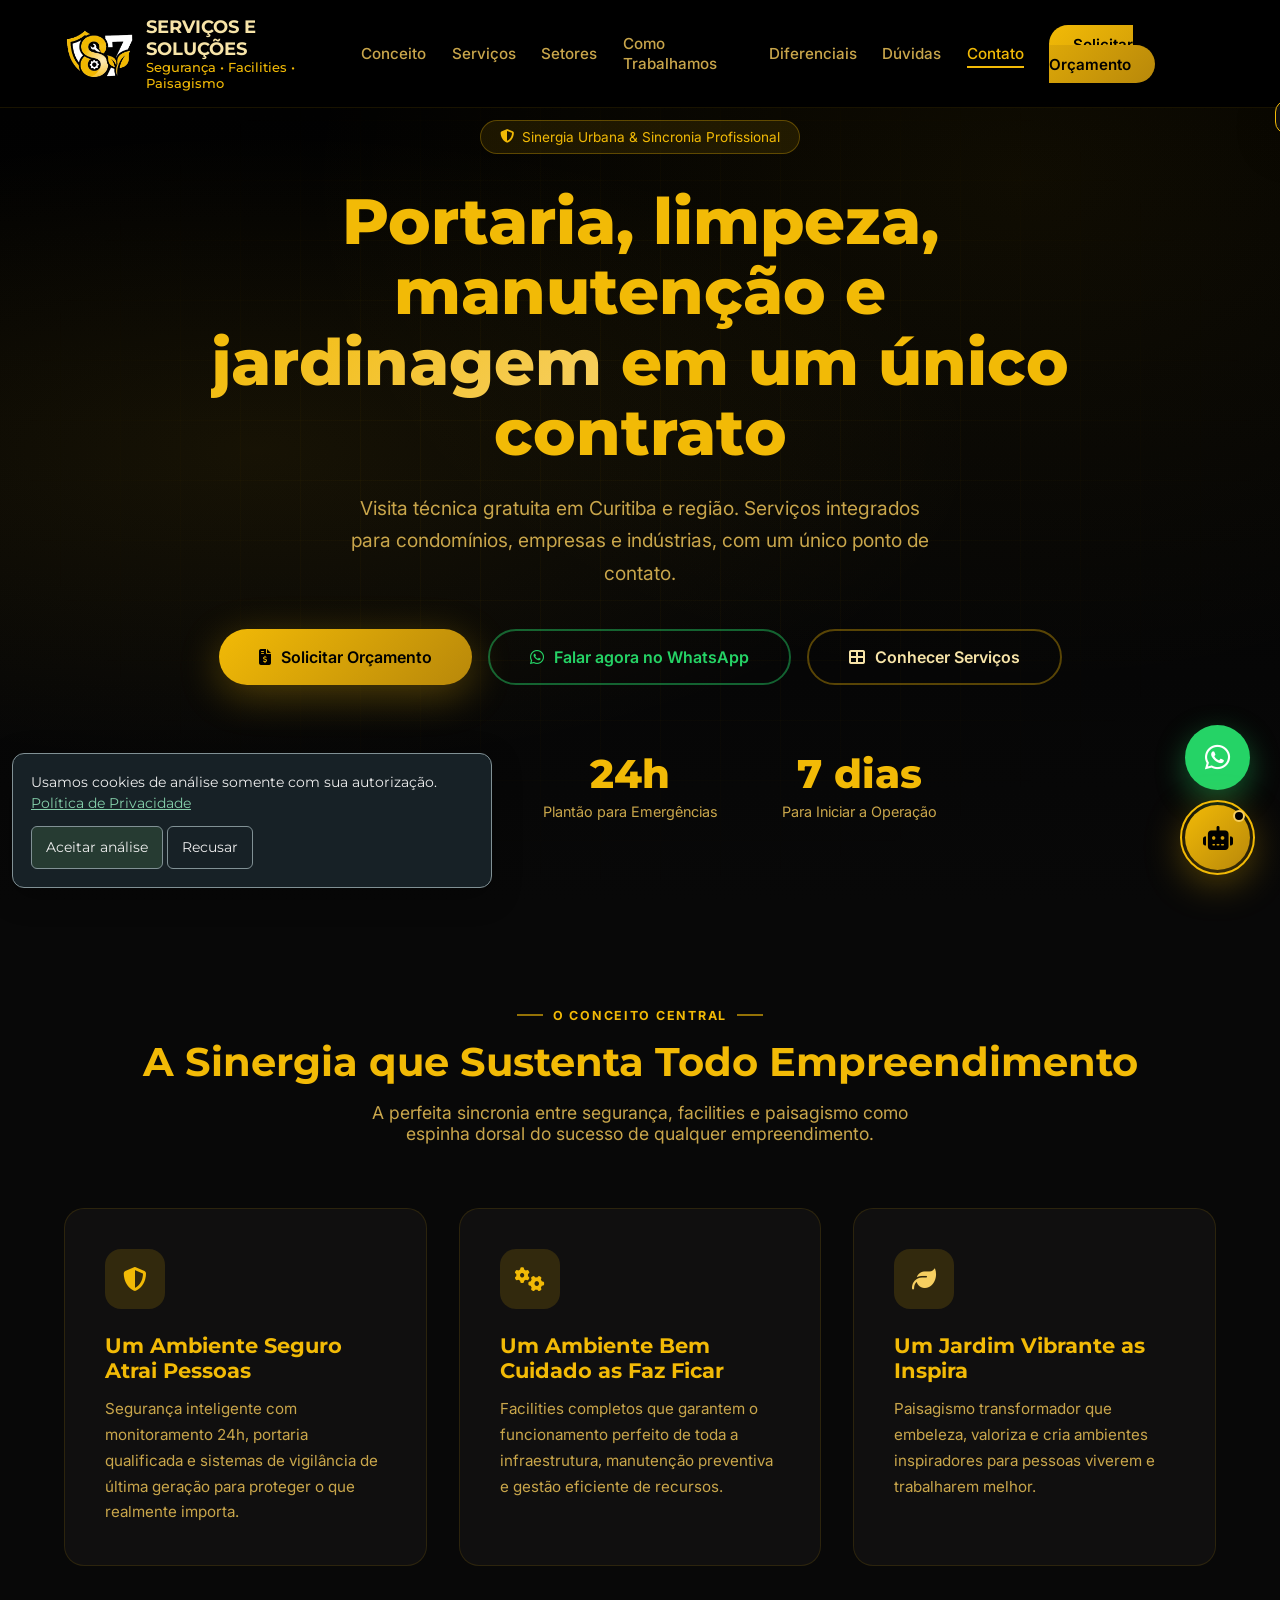
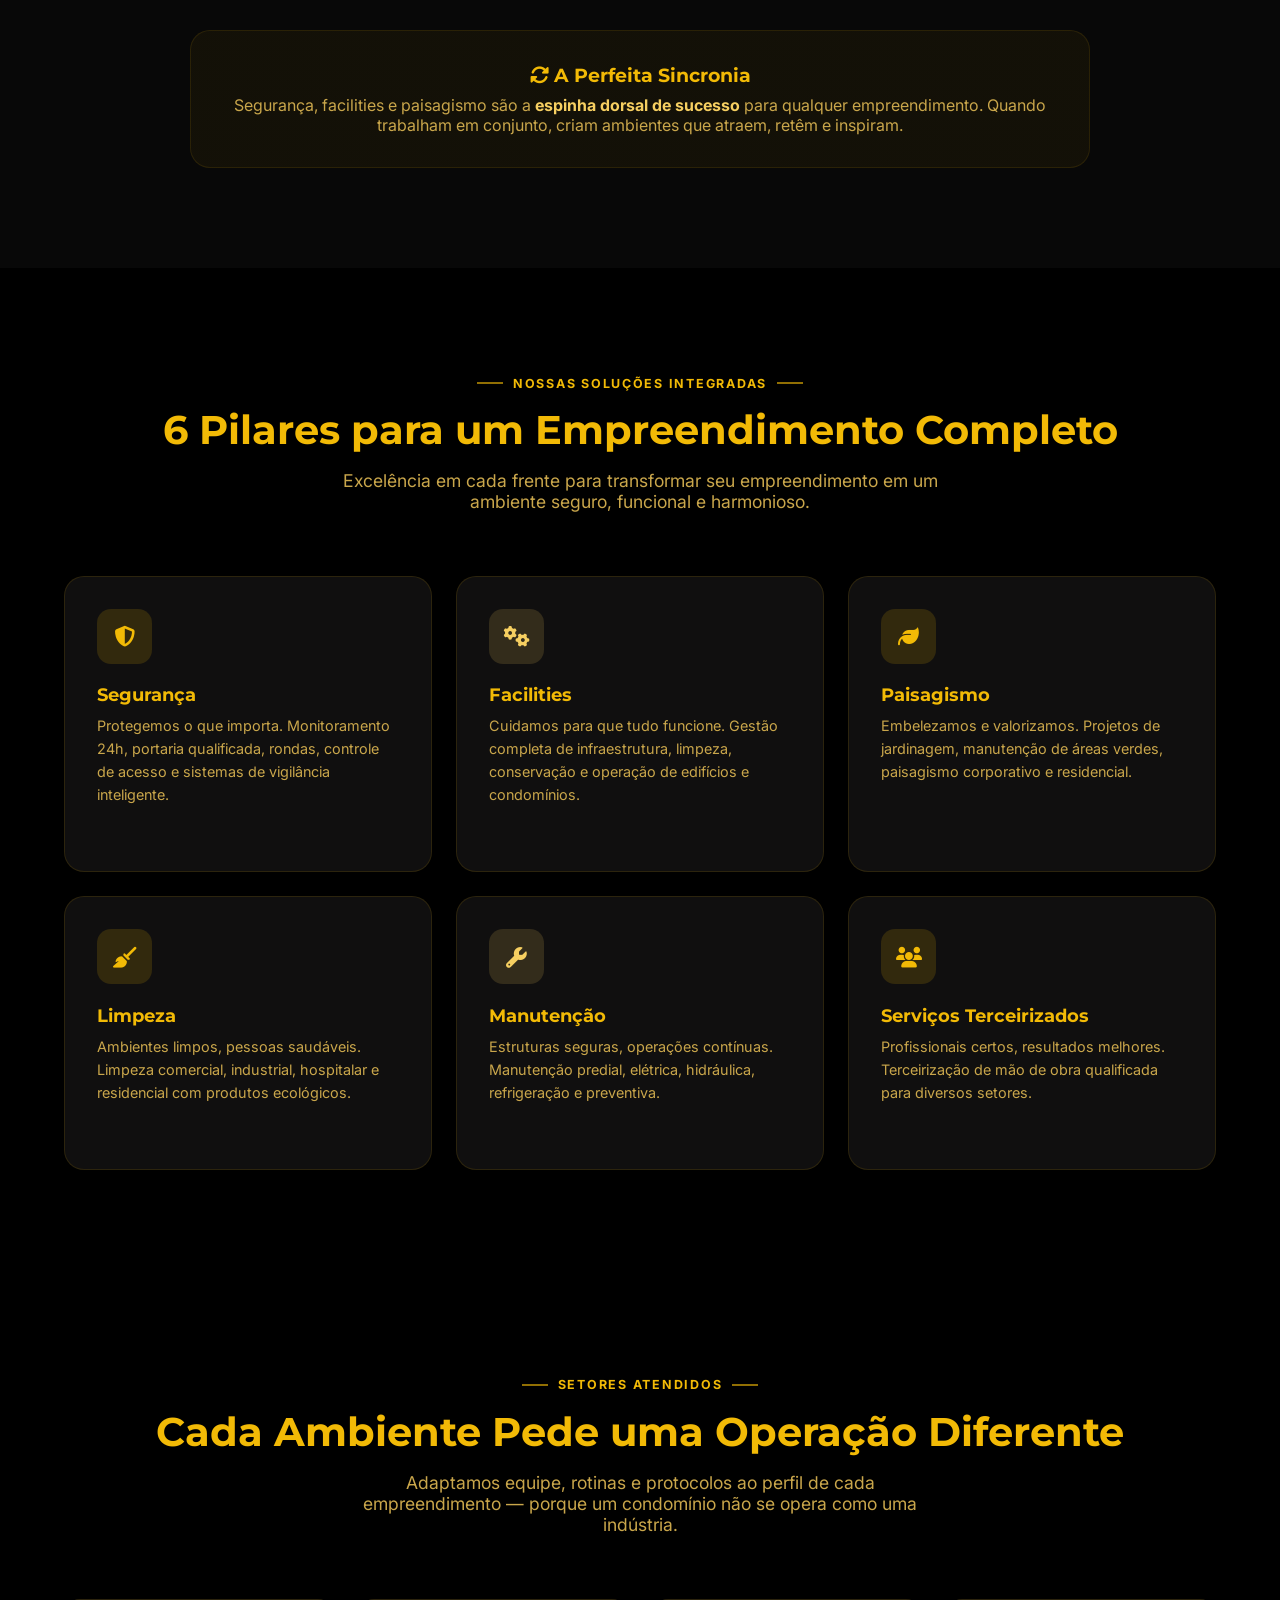
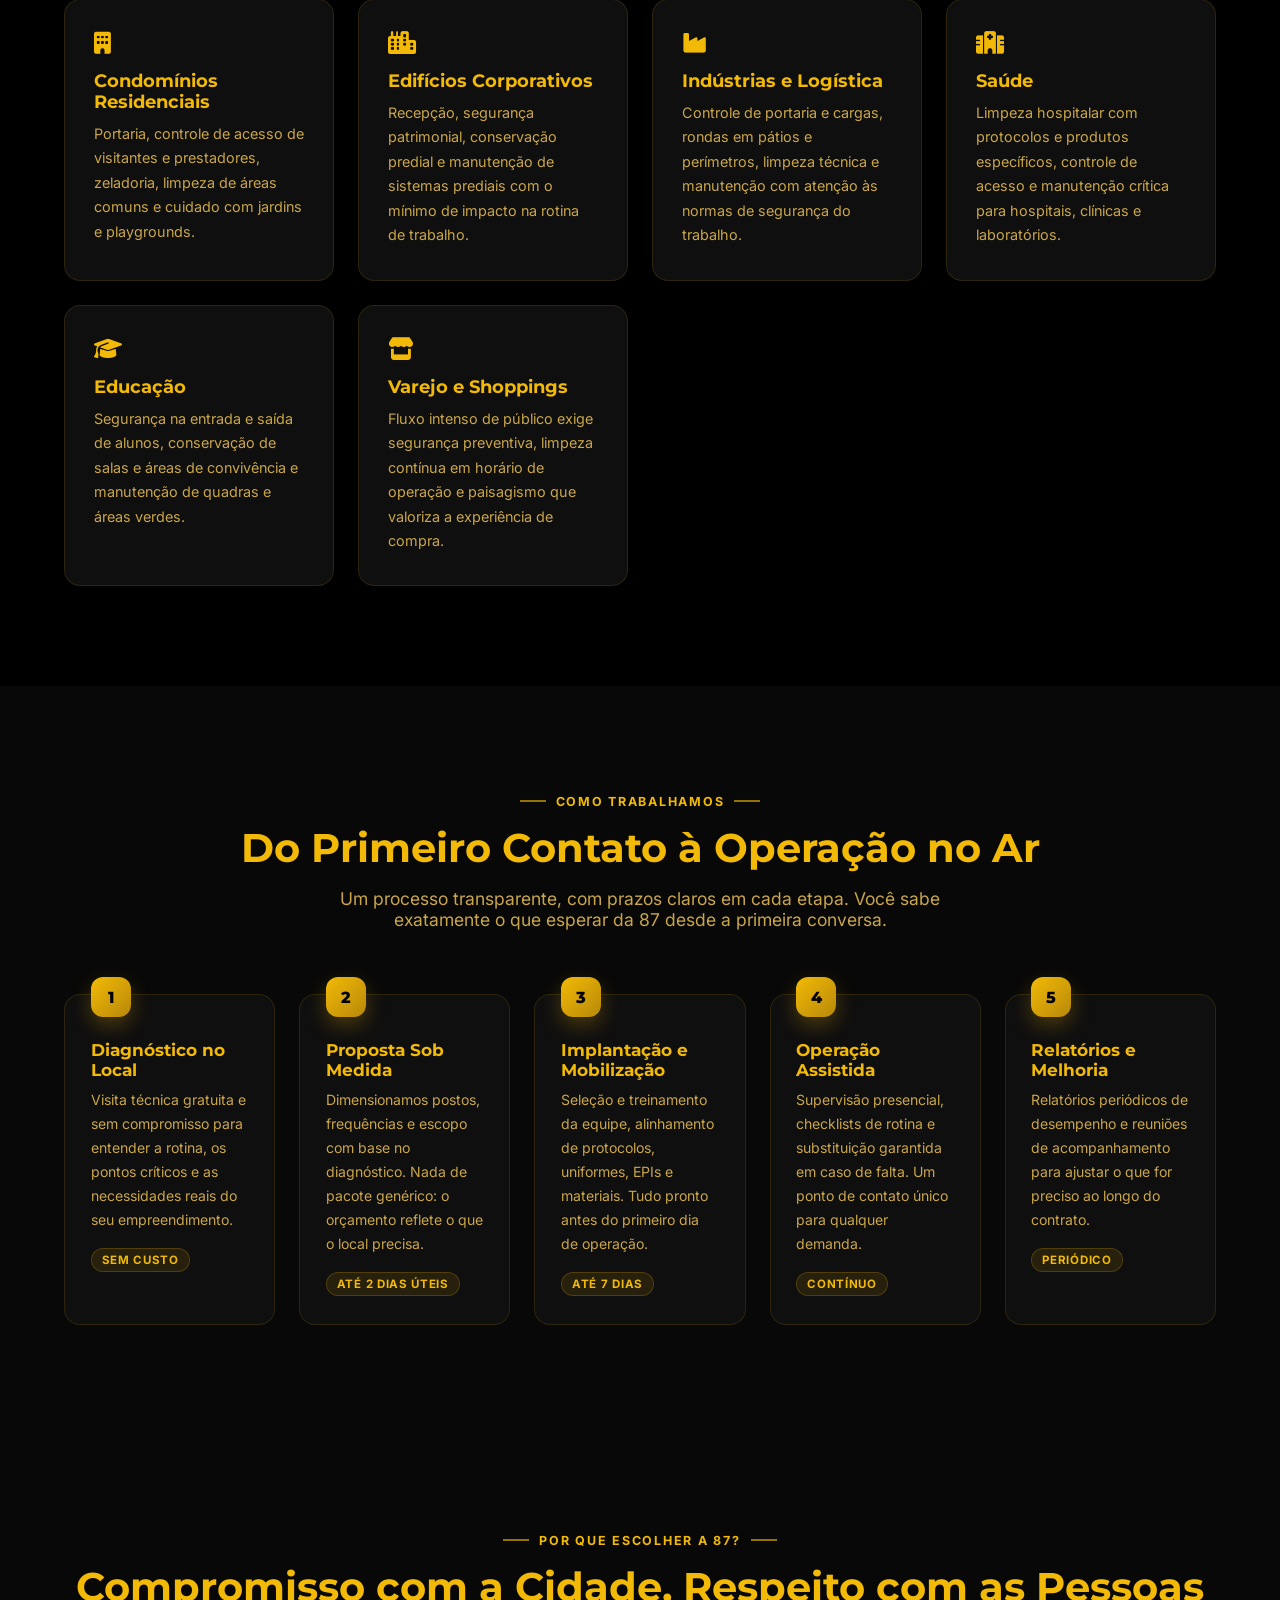
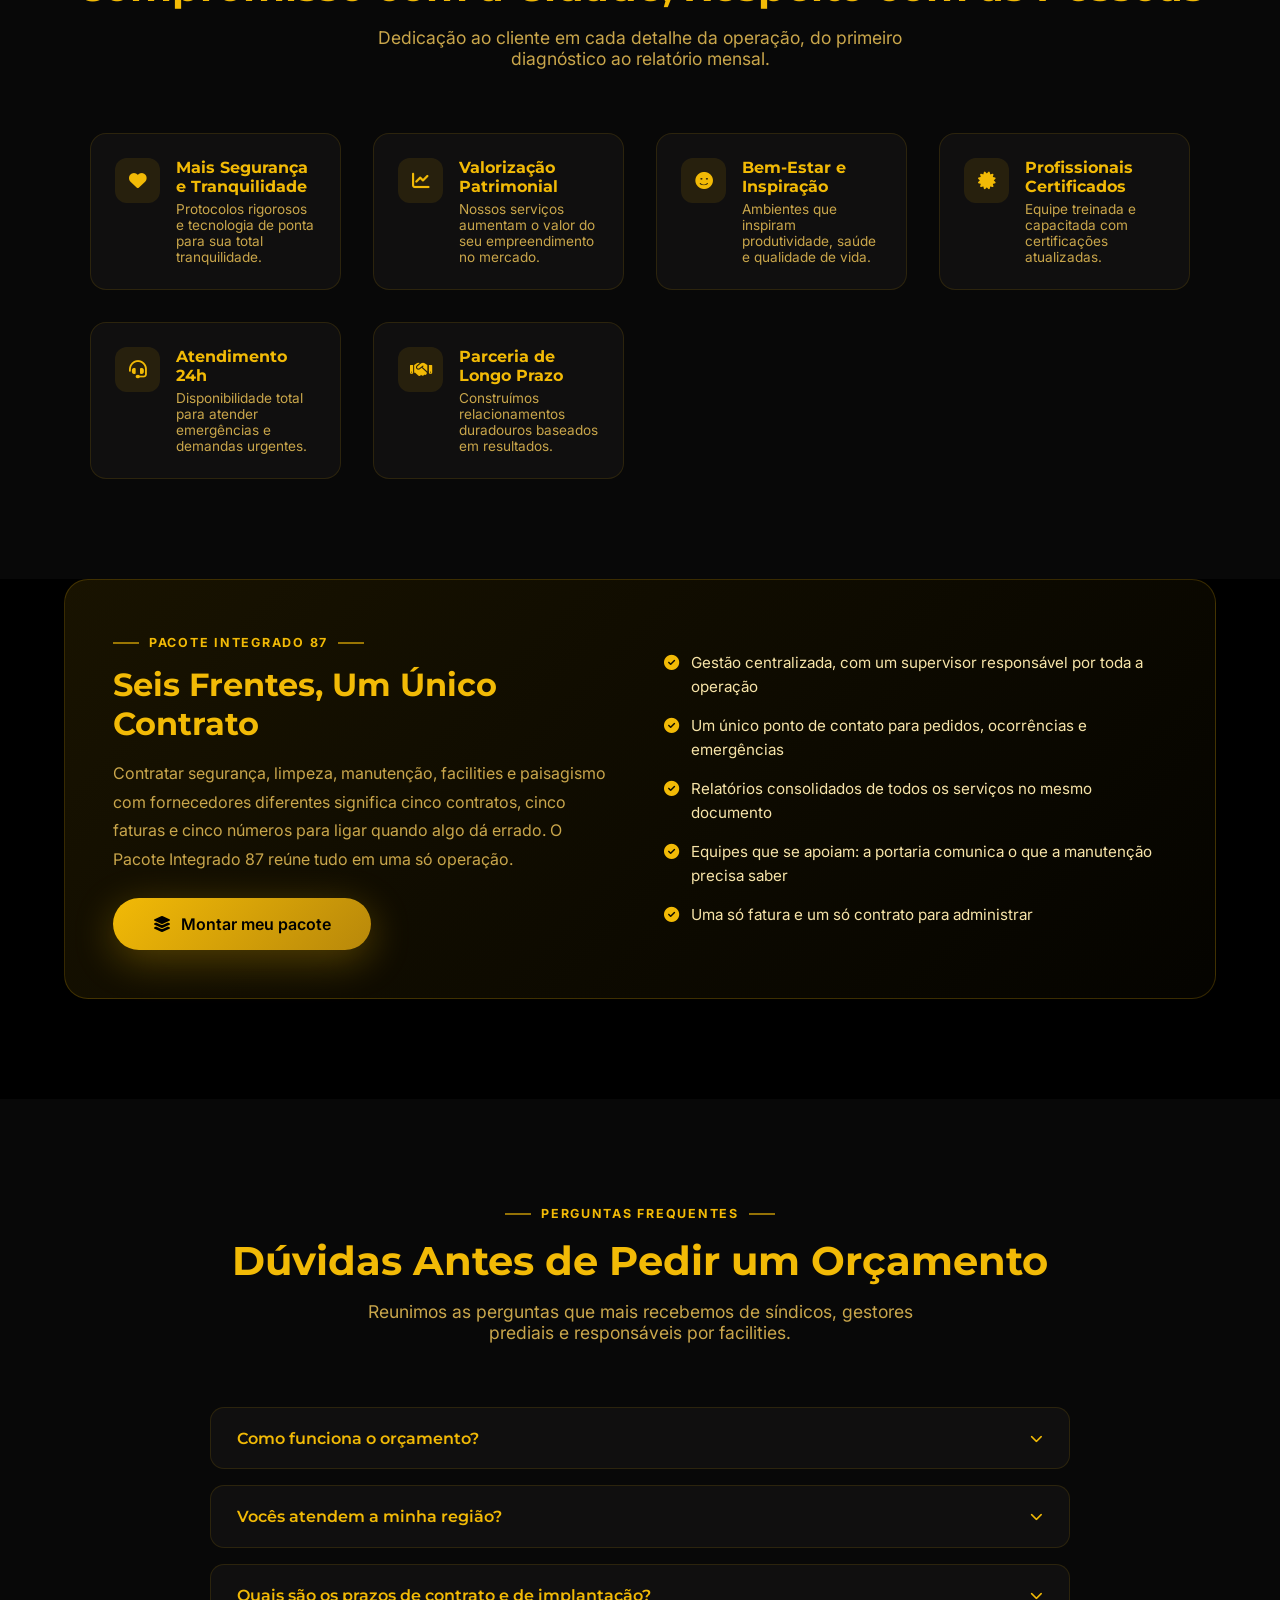
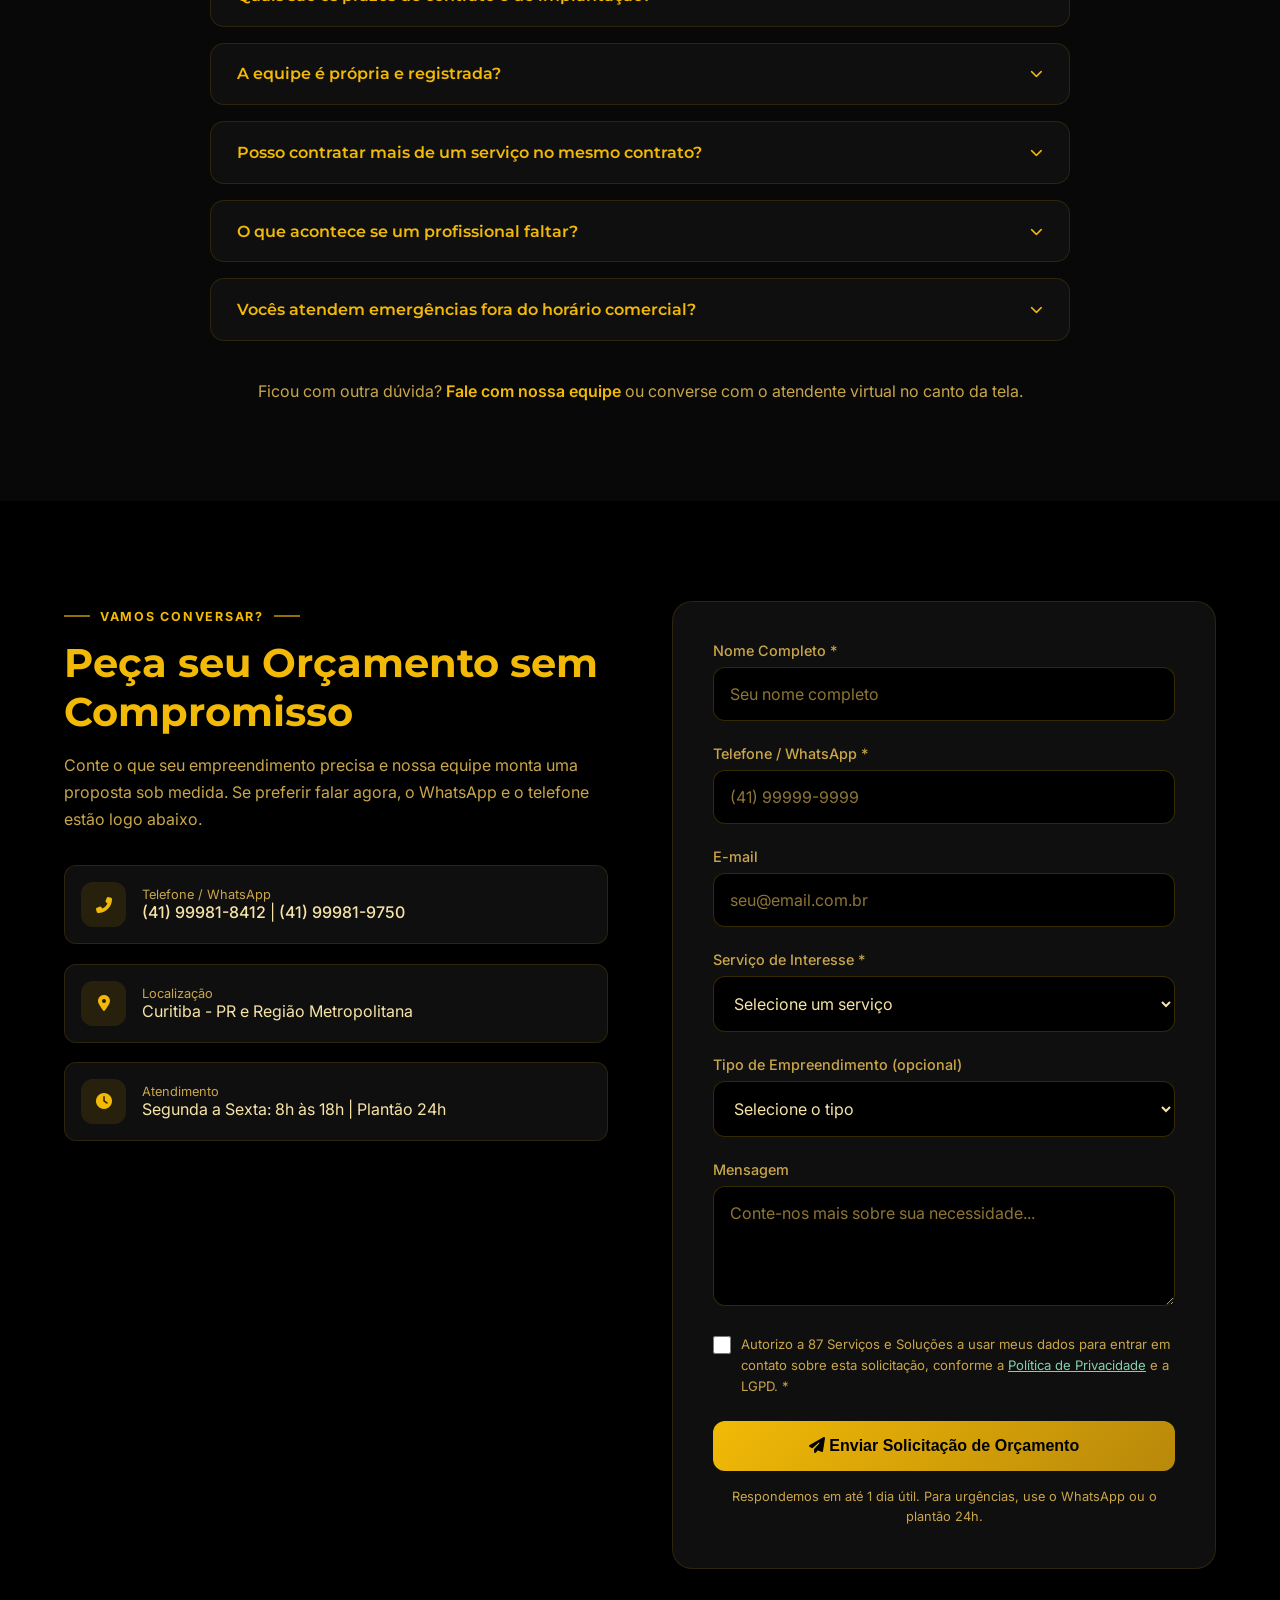
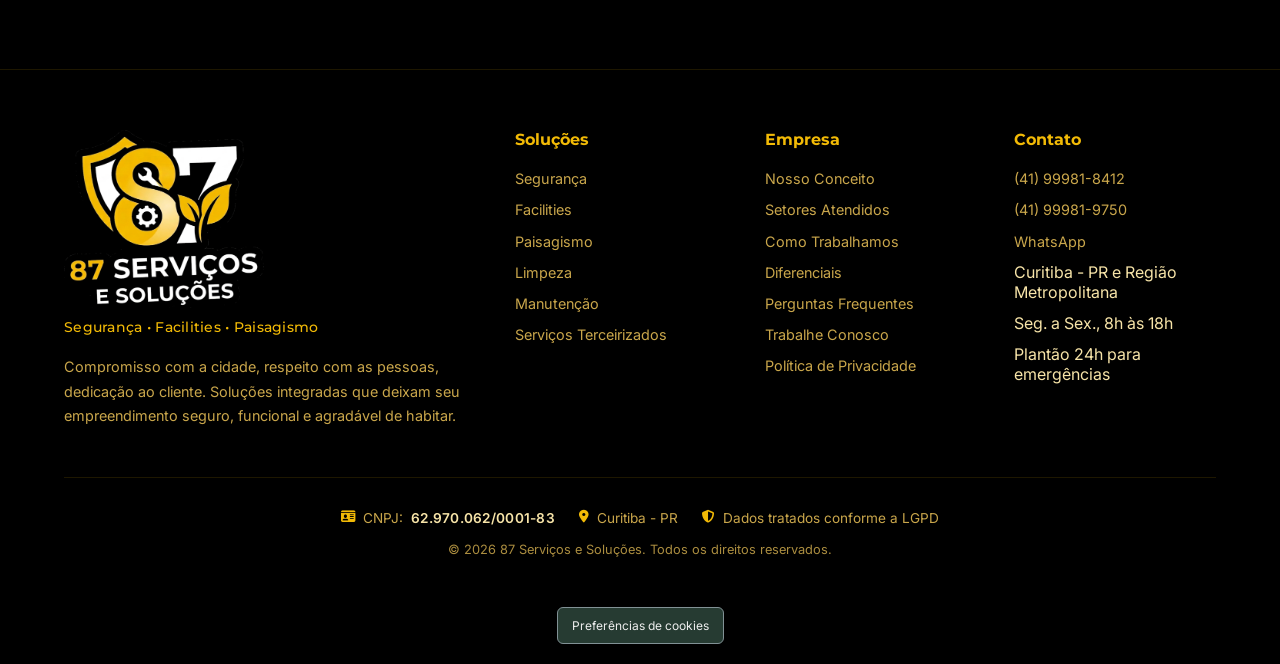
==== commit 320092b3: "Revise site content for 87 Serviços e Soluções to improve clarity and consistency (6ae750e545471222d" ====
--- a/index.html
+++ b/index.html
@@ -3,8 +3,10 @@
 <head>
     <meta charset="UTF-8">
     <meta name="viewport" content="width=device-width, initial-scale=1.0">
-    <title>87 Serviços e Soluções | Segurança, Facilities e Paisagismo em Curitiba</title>
+    <title>Portaria, Limpeza e Manutenção em Curitiba | 87 Serviços e Soluções</title>
     <meta name="description" content="Segurança, facilities, paisagismo, limpeza e manutenção integrados em Curitiba e região metropolitana. Plantão 24h e visita técnica gratuita. Peça seu orçamento com a 87 Serviços e Soluções.">
+    <script src="/analytics.js" defer></script>
+    <link rel="stylesheet" href="/site-extras.css">
     <link rel="preconnect" href="https://fonts.googleapis.com">
     <link rel="preconnect" href="https://fonts.gstatic.com" crossorigin>
     <link href="https://fonts.googleapis.com/css2?family=Montserrat:wght@300;400;600;700;800&family=Inter:wght@300;400;500;600&display=swap" rel="stylesheet">
@@ -44,12 +46,12 @@
       "description": "Serviços integrados de segurança, facilities, paisagismo, limpeza, manutenção predial e terceirização de mão de obra em Curitiba e região metropolitana.",
       "taxID": "62.970.062/0001-83",
       "vatID": "62.970.062/0001-83",
-      "telephone": "+55-41-99981-8412",
-      "priceRange": "$$",
+      "telephone": ["+55-41-99981-8412", "+55-41-99981-9750"],
       "url": "https://87ss.netlify.app/",
       "image": "https://87ss.netlify.app/assets/logo-full.png",
       "address": {
         "@type": "PostalAddress",
+        "streetAddress": "PREENCHER — endereço completo",
         "addressLocality": "Curitiba",
         "addressRegion": "PR",
         "addressCountry": "BR"
@@ -824,7 +826,7 @@
             font-size: 1.1rem;
         }
 
-        .diferencial-text h4 {
+        .diferencial-text h3 {
             font-size: 1rem;
             margin-bottom: 0.3rem;
         }
@@ -1287,7 +1289,7 @@
             line-height: 1.7;
         }
 
-        .footer-column h4 {
+        .footer-column h3 {
             font-size: 1rem;
             margin-bottom: 1.2rem;
             color: var(--gold);
@@ -1452,7 +1454,7 @@
             font-size: 1.3rem;
         }
 
-        .chatbot-header-info h4 {
+        .chatbot-header-info h3 {
             font-size: 1rem;
             margin-bottom: 2px;
         }
@@ -1645,9 +1647,9 @@
         }
 
         .animate-on-scroll {
-            opacity: 0;
-            transform: translateY(30px);
-            transition: all 0.8s ease;
+            opacity: 1;
+            transform: none;
+            transition: opacity 0.8s ease, transform 0.8s ease;
         }
 
         .animate-on-scroll.visible {
@@ -1803,7 +1805,7 @@
 
     <!-- NAVBAR -->
     <nav class="navbar" id="navbar">
-        <a href="#home" class="logo" aria-label="87 Serviços e Soluções — ir para o início">
+        <a href="#home" class="logo" aria-label="87 Serviços e Soluções — Segurança • Facilities • Paisagismo — ir para o início">
             <img src="assets/logo-mark.png" alt="" class="logo-img" width="262" height="186">
             <div class="logo-text">
                 SERVIÇOS E SOLUÇÕES
@@ -1835,10 +1837,10 @@
                 Sinergia Urbana & Sincronia Profissional
             </div>
             <h1>
-                Onde a Gestão de <span class="highlight">Segurança</span> Encontra o <span class="highlight">Bem-Estar</span>
+                Portaria, limpeza, manutenção e <span class="highlight">jardinagem</span> em um único contrato
             </h1>
             <p>
-                Soluções integradas em segurança inteligente, facilities e paisagismo que transformam ambientes e valorizam empreendimentos em Curitiba e região metropolitana.
+                Visita técnica gratuita em Curitiba e região. Serviços integrados para condomínios, empresas e indústrias, com um único ponto de contato.
             </p>
             <div class="hero-buttons">
                 <a href="#contato" class="btn btn-primary">
@@ -1856,15 +1858,15 @@
             </div>
             <div class="hero-stats">
                 <div class="stat-item">
-                    <div class="stat-number" data-count="6">0</div>
+                    <div class="stat-number" data-count="6">6</div>
                     <div class="stat-label">Serviços Integrados</div>
                 </div>
                 <div class="stat-item">
-                    <div class="stat-number" data-count="24" data-suffix="h">0</div>
+                    <div class="stat-number" data-count="24" data-suffix="h">24h</div>
                     <div class="stat-label">Plantão para Emergências</div>
                 </div>
                 <div class="stat-item">
-                    <div class="stat-number" data-count="7" data-suffix=" dias">0</div>
+                    <div class="stat-number" data-count="7" data-suffix=" dias">7 dias</div>
                     <div class="stat-label">Para Iniciar a Operação</div>
                 </div>
             </div>
@@ -1897,7 +1899,7 @@
         </div>
         <div class="concept-sincronia animate-on-scroll">
             <h3><i class="fas fa-sync-alt" aria-hidden="true"></i> A Perfeita Sincronia</h3>
-            <p>Segurança, Facilities e Paisagismo. Uma são a <strong>espinha dorsal de sucesso</strong> para qualquer empreendimento. Quando trabalham em conjunto, criam ambientes que atraem, retêm e inspiram.</p>
+            <p>Segurança, facilities e paisagismo são a <strong>espinha dorsal de sucesso</strong> para qualquer empreendimento. Quando trabalham em conjunto, criam ambientes que atraem, retêm e inspiram.</p>
         </div>
     </section>
 
@@ -2041,42 +2043,42 @@
             <div class="diferencial-item animate-on-scroll">
                 <div class="diferencial-icon"><i class="fas fa-heart" aria-hidden="true"></i></div>
                 <div class="diferencial-text">
-                    <h4>Mais Segurança e Tranquilidade</h4>
+                    <h3>Mais Segurança e Tranquilidade</h3>
                     <p>Protocolos rigorosos e tecnologia de ponta para sua total tranquilidade.</p>
                 </div>
             </div>
             <div class="diferencial-item animate-on-scroll">
                 <div class="diferencial-icon"><i class="fas fa-chart-line" aria-hidden="true"></i></div>
                 <div class="diferencial-text">
-                    <h4>Valorização Patrimonial</h4>
+                    <h3>Valorização Patrimonial</h3>
                     <p>Nossos serviços aumentam o valor do seu empreendimento no mercado.</p>
                 </div>
             </div>
             <div class="diferencial-item animate-on-scroll">
                 <div class="diferencial-icon"><i class="fas fa-smile" aria-hidden="true"></i></div>
                 <div class="diferencial-text">
-                    <h4>Bem-Estar e Inspiração</h4>
+                    <h3>Bem-Estar e Inspiração</h3>
                     <p>Ambientes que inspiram produtividade, saúde e qualidade de vida.</p>
                 </div>
             </div>
             <div class="diferencial-item animate-on-scroll">
                 <div class="diferencial-icon"><i class="fas fa-certificate" aria-hidden="true"></i></div>
                 <div class="diferencial-text">
-                    <h4>Profissionais Certificados</h4>
+                    <h3>Profissionais Certificados</h3>
                     <p>Equipe treinada e capacitada com certificações atualizadas.</p>
                 </div>
             </div>
             <div class="diferencial-item animate-on-scroll">
                 <div class="diferencial-icon"><i class="fas fa-headset" aria-hidden="true"></i></div>
                 <div class="diferencial-text">
-                    <h4>Atendimento 24h</h4>
+                    <h3>Atendimento 24h</h3>
                     <p>Disponibilidade total para atender emergências e demandas urgentes.</p>
                 </div>
             </div>
             <div class="diferencial-item animate-on-scroll">
                 <div class="diferencial-icon"><i class="fas fa-handshake" aria-hidden="true"></i></div>
                 <div class="diferencial-text">
-                    <h4>Parceria de Longo Prazo</h4>
+                    <h3>Parceria de Longo Prazo</h3>
                     <p>Construímos relacionamentos duradouros baseados em resultados.</p>
                 </div>
             </div>
@@ -2088,7 +2090,7 @@
         <div class="integrado-band animate-on-scroll">
             <div>
                 <div class="section-eyebrow">Pacote Integrado 87</div>
-                <h2>Cinco Frentes, Um Único Contrato</h2>
+                <h2>Seis Frentes, Um Único Contrato</h2>
                 <p>Contratar segurança, limpeza, manutenção, facilities e paisagismo com fornecedores diferentes significa cinco contratos, cinco faturas e cinco números para ligar quando algo dá errado. O Pacote Integrado 87 reúne tudo em uma só operação.</p>
                 <a href="#contato" class="btn btn-primary">
                     <i class="fas fa-layer-group" aria-hidden="true"></i>
@@ -2223,8 +2225,8 @@
                         </select>
                     </div>
                     <div class="form-group">
-                        <label for="tipo">Tipo de Empreendimento *</label>
-                        <select id="tipo" name="tipo" required>
+                        <label for="tipo">Tipo de Empreendimento (opcional)</label>
+                        <select id="tipo" name="tipo">
                             <option value="">Selecione o tipo</option>
                             <option value="Condomínio Residencial">Condomínio Residencial</option>
                             <option value="Edifício Comercial">Edifício Comercial</option>
@@ -2241,13 +2243,17 @@
                     </div>
                     <div class="form-consent">
                         <input type="checkbox" id="consentimento" name="consentimento" value="Sim" required>
-                        <label for="consentimento">Autorizo a 87 Serviços e Soluções a usar meus dados para entrar em contato sobre esta solicitação, conforme a Lei Geral de Proteção de Dados (LGPD). *</label>
+                        <label for="consentimento">Autorizo a 87 Serviços e Soluções a usar meus dados para entrar em contato sobre esta solicitação, conforme a <a href="/privacidade">Política de Privacidade</a> e a LGPD. *</label>
                     </div>
                     <button type="submit" class="form-submit" id="formSubmitBtn">
                         <i class="fas fa-paper-plane" aria-hidden="true"></i> Enviar Solicitação de Orçamento
                     </button>
                     <p class="form-note">Respondemos em até 1 dia útil. Para urgências, use o WhatsApp ou o plantão 24h.</p>
                 </form>
+                <div id="formConfirmation" hidden tabindex="-1" role="status">
+                    <h3>Solicitação enviada!</h3><p>Obrigado pelo contato. Nossa equipe recebeu seu pedido de orçamento.</p>
+                    <a id="continueWhatsapp" class="btn btn-whatsapp" data-local="confirmacao_orcamento" target="_blank" rel="noopener">Continuar no WhatsApp</a>
+                </div>
             </div>
         </div>
     </section>
@@ -2261,7 +2267,7 @@
                 <p>Compromisso com a cidade, respeito com as pessoas, dedicação ao cliente. Soluções integradas que deixam seu empreendimento seguro, funcional e agradável de habitar.</p>
             </div>
             <div class="footer-column">
-                <h4>Soluções</h4>
+                <h3>Soluções</h3>
                 <ul>
                     <li><a href="#servicos">Segurança</a></li>
                     <li><a href="#servicos">Facilities</a></li>
@@ -2272,18 +2278,19 @@
                 </ul>
             </div>
             <div class="footer-column">
-                <h4>Empresa</h4>
+                <h3>Empresa</h3>
                 <ul>
                     <li><a href="#conceito">Nosso Conceito</a></li>
                     <li><a href="#setores">Setores Atendidos</a></li>
                     <li><a href="#processo">Como Trabalhamos</a></li>
                     <li><a href="#diferenciais">Diferenciais</a></li>
                     <li><a href="#faq">Perguntas Frequentes</a></li>
-                    <li><a href="#contato">Trabalhe Conosco</a></li>
+                    <li><a href="/trabalhe-conosco">Trabalhe Conosco</a></li>
+                    <li><a href="/privacidade">Política de Privacidade</a></li>
                 </ul>
             </div>
             <div class="footer-column">
-                <h4>Contato</h4>
+                <h3>Contato</h3>
                 <ul>
                     <li><a href="tel:+5541999818412">(41) 99981-8412</a></li>
                     <li><a href="tel:+5541999819750">(41) 99981-9750</a></li>
@@ -2328,6 +2335,7 @@
         <input name="classificacao">
         <input name="qualificacao">
         <input name="origem">
+        <input name="consentimento">
     </form>
 
     <!-- CHATBOT -->
@@ -2336,13 +2344,14 @@
             <div class="chatbot-header">
                 <div class="chatbot-avatar" aria-hidden="true">🤖</div>
                 <div class="chatbot-header-info">
-                    <h4>Atendente 87</h4>
+                    <h3>Atendente 87</h3>
                     <span id="chatStatus">Online agora</span>
                 </div>
                 <button class="chatbot-close" onclick="toggleChat()" aria-label="Fechar atendente virtual"><i class="fas fa-times" aria-hidden="true"></i></button>
             </div>
             <div class="chatbot-messages" id="chatMessages" aria-live="polite" aria-atomic="false"></div>
             <div class="chatbot-options" id="chatOptions"></div>
+            <p style="padding: 0 16px; font-size: 12px"><a href="/privacidade" target="_blank" rel="noopener">Política de Privacidade</a></p>
             <div class="chatbot-input-area">
                 <label class="sr-only" for="chatInput">Sua mensagem para o atendente virtual</label>
                 <input type="text" class="chatbot-input" id="chatInput" placeholder="Digite sua mensagem..." onkeypress="handleChatKey(event)" autocomplete="off">
@@ -2392,17 +2401,9 @@
                     return;
                 }
 
-                let current = 0;
-                const increment = Math.max(target / 50, 0.02);
-                const timer = setInterval(() => {
-                    current += increment;
-                    if (current >= target) {
-                        el.textContent = target + suffix;
-                        clearInterval(timer);
-                    } else {
-                        el.textContent = Math.floor(current) + suffix;
-                    }
-                }, 30);
+                // Animate emphasis only: the real value always remains readable.
+                el.animate([{ opacity: 0.65, transform: 'translateY(4px)' },
+                    { opacity: 1, transform: 'translateY(0)' }], { duration: 600 });
             });
         }, { threshold: 0.5 });
         document.querySelectorAll('.stat-number').forEach(el => counterObserver.observe(el));
@@ -2452,7 +2453,11 @@
 
         // ===== CARDS DE SERVIÇO (clique e teclado) =====
         document.querySelectorAll('.service-card[data-servico]').forEach(card => {
-            const abrir = () => openChat(card.dataset.servico);
+            const abrir = () => {
+                document.getElementById('servico').value = card.querySelector('h3').textContent;
+                document.getElementById('contato').scrollIntoView({ behavior: prefersReducedMotion ? 'instant' : 'smooth' });
+                document.getElementById('servico').focus({ preventScroll: true });
+            };
             card.addEventListener('click', abrir);
             card.addEventListener('keydown', (e) => {
                 if (e.key === 'Enter' || e.key === ' ') {
@@ -2499,7 +2504,13 @@
             submitBtn.innerHTML = '<i class="fas fa-circle-notch fa-spin" aria-hidden="true"></i> Enviando...';
 
             try {
+                const servico = document.getElementById('servico').value;
                 await enviarParaNetlify(new FormData(contactForm));
+                window.track87('envio_formulario', { servico, formulario: 'orcamento' });
+                const confirmation = document.getElementById('formConfirmation');
+                document.getElementById('continueWhatsapp').href = 'https://wa.me/5541999818412?text=' + encodeURIComponent('Olá! Enviei uma solicitação de orçamento para ' + servico + ' pelo site da 87 Serviços e Soluções. Gostaria de continuar o atendimento.');
+                confirmation.hidden = false;
+                confirmation.focus();
                 showToast('✅ Orçamento solicitado com sucesso! Nossa equipe entra em contato em até 1 dia útil.');
                 contactForm.reset();
             } catch (erro) {
@@ -2525,6 +2536,13 @@
         };
 
         const chatFlows = {
+            consentimento_chat: {
+                message: 'Para preparar o orçamento, usaremos os dados informados nesta conversa para entrar em contato. Consulte nossa Política de Privacidade em /privacidade. Você autoriza esse uso?',
+                options: [
+                    { text: 'Autorizo o contato', next: 'coleta_dados', consent: true },
+                    { text: 'Prefiro não informar dados', next: 'welcome' }
+                ]
+            },
             welcome: {
                 message: () => 'Olá! 👋 Sou o Atendente Virtual da **87 Serviços e Soluções**. Estou aqui para ajudar você a encontrar a melhor solução para seu empreendimento. Como posso ajudar?' + avisoDeHorario(),
                 options: [
@@ -2691,7 +2709,7 @@
                 ]
             },
             objecao_preco: {
-                message: '💰 **Sobre o valor**\n\nNão trabalhamos com tabela fechada, e isso é proposital: o preço depende da **área**, do **número de postos** e da **frequência** do serviço. Fechar um número antes de conhecer o local levaria você a pagar por algo que talvez nem precise.\n\nO caminho é simples e sem custo:\n1️⃣ **Visita técnica gratuita e sem compromisso**\n2️⃣ Proposta sob medida em até **2 dias úteis**\n\nVale considerar também o custo de não resolver: rotatividade de porteiro, passivo trabalhista de equipe irregular e desvalorização do imóvel por falta de manutenção. E no **Pacote Integrado** um único contrato reduz o tempo que o síndico ou gestor gasta administrando cinco fornecedores diferentes.',
+                message: '💰 **Sobre o valor**\n\nNão trabalhamos com tabela fechada, e isso é proposital: o preço depende da **área**, do **número de postos** e da **frequência** do serviço. Fechar um número antes de conhecer o local levaria você a pagar por algo que talvez nem precise.\n\nO caminho é simples e sem custo:\n1️⃣ **Visita técnica gratuita e sem compromisso**\n2️⃣ Proposta sob medida em até **2 dias úteis**\n\nVale considerar também o custo de não resolver: rotatividade de porteiro, passivo trabalhista de equipe irregular e desvalorização do imóvel por falta de manutenção. E no **Pacote Integrado** um único contrato reduz o tempo que o síndico ou gestor gasta administrando seis fornecedores diferentes.',
                 options: [
                     { text: '✅ Quero a visita técnica gratuita', next: 'servico' },
                     { text: '📞 Falar com consultor', next: 'contato_direto' },
@@ -2953,6 +2971,9 @@
         }
 
         function renderChatStep(stepKey) {
+            if (stepKey === 'coleta_dados' && !chatState.privacyConsent) {
+                stepKey = 'consentimento_chat';
+            }
             const flow = chatFlows[stepKey];
             if (!flow) return;
             chatState.step = stepKey;
@@ -2991,8 +3012,11 @@
                     contato: chatState.data.contato || '',
                     classificacao: qualificacao.classificacao,
                     qualificacao: qualificacao.justificativa,
-                    origem: 'Atendente virtual do site'
+                    origem: 'Atendente virtual do site',
+                    'bot-field': '',
+                    consentimento: chatState.privacyConsent ? 'Sim' : ''
                 });
+                window.track87('envio_formulario', { servico: chatState.data.servico || '', formulario: 'orcamento-chat' });
             } catch (erro) {
                 // Permite nova tentativa se o visitante refizer a solicitação.
                 chatState.leadEnviado = false;
@@ -3002,6 +3026,7 @@
 
         function chooseChatOption(option) {
             if (!option) return;
+            if (option.consent) chatState.privacyConsent = true;
             addChatMessage(option.text, 'user');
             if (option.data) Object.assign(chatState.data, option.data);
             chatOptionsEl.innerHTML = '';
@@ -3048,6 +3073,7 @@
             const isOpen = chatWindowEl.classList.toggle('active');
             document.getElementById('chatbotToggle').setAttribute('aria-expanded', String(isOpen));
             if (!isOpen) return;
+            window.track87('inicio_chat', { local: 'botao_atendente' });
             chatNotificationEl.style.display = 'none';
             if (!chatMessagesEl.children.length) renderChatStep('welcome');
             chatInputEl.focus();
@@ -3056,6 +3082,7 @@
         function openChat(servico) {
             const stepKey = chatFlows['detalhe_' + servico] ? 'detalhe_' + servico : 'servico';
             if (!chatWindowEl.classList.contains('active')) {
+                window.track87('inicio_chat', { local: 'servico' });
                 chatWindowEl.classList.add('active');
                 document.getElementById('chatbotToggle').setAttribute('aria-expanded', 'true');
                 chatNotificationEl.style.display = 'none';
@@ -3066,5 +3093,11 @@
 
         atualizarStatusDoChat();
     </script>
+    <aside id="cookieBanner" class="cookie-banner" aria-label="Preferências de cookies" hidden>
+        <p>Usamos cookies de análise somente com sua autorização. <a href="/privacidade">Política de Privacidade</a></p>
+        <button type="button" data-cookie="accepted">Aceitar análise</button>
+        <button type="button" data-cookie="rejected">Recusar</button>
+    </aside>
+    <button type="button" class="cookie-settings" id="cookieSettings">Preferências de cookies</button>
 </body>
 </html>
--- a/site-extras.css
+++ b/site-extras.css
@@ -0,0 +1,21 @@
+[hidden] { display: none !important; }
+.cookie-banner { position: fixed; bottom: 12px; left: 12px; z-index: 10000; max-width: min(480px, calc(100% - 24px)); padding: 18px; color: #eee; background: #172126; border: 1px solid #819195; border-radius: 12px; box-shadow: 0 8px 30px #0005; font: 14px/1.5 Montserrat, sans-serif; }
+.cookie-banner p { margin: 0 0 12px; }
+.cookie-banner a, .legal-page a { color: #85d0ab; }
+.cookie-banner button, .cookie-settings { cursor: pointer; padding: 10px 14px; border-radius: 6px; border: 1px solid #819195; color: #eee; background: #263b32; font: inherit; }
+.cookie-banner button + button { background: transparent; }
+.cookie-settings { display: block; margin: 20px auto; font-size: 12px; }
+#formConfirmation { margin-top: 20px; padding: 20px; border: 1px solid var(--green, #85d0ab); border-radius: 10px; }
+#formConfirmation .btn { margin-top: 15px; }
+.legal-page { margin: 0; background: #0b1115; color: #eee; font: 16px/1.7 Montserrat, sans-serif; }
+.legal-page main { max-width: 800px; margin: auto; padding: 40px 24px; }
+.legal-page h1 { font-size: clamp(28px, 5vw, 42px); line-height: 1.2; }
+.legal-page h2 { margin-top: 32px; font-size: 22px; }
+.legal-page label { display: block; margin-top: 18px; }
+.legal-page input:not([type=checkbox]), .legal-page textarea { display: block; box-sizing: border-box; width: 100%; padding: 12px; margin: 6px 0; color: #eee; background: #172126; border: 1px solid #819195; border-radius: 6px; font: inherit; }
+.legal-page button[type=submit], .legal-page .action { display: inline-block; margin-top: 20px; background: #197449; color: white; padding: 14px 20px; border: 0; border-radius: 6px; font: inherit; cursor: pointer; }
+.legal-page .notice { padding: 14px; border: 1px solid #d3ac56; }
+.hp-field { display: none; }
+@media (prefers-reduced-motion: reduce) { html { scroll-behavior: auto !important; } *, *::before, *::after { animation-duration: 0.01ms !important; transition-duration: 0.01ms !important; } }
+
+.form-consent a, .chatbot-window a { color: #85d0ab; text-decoration: underline; }
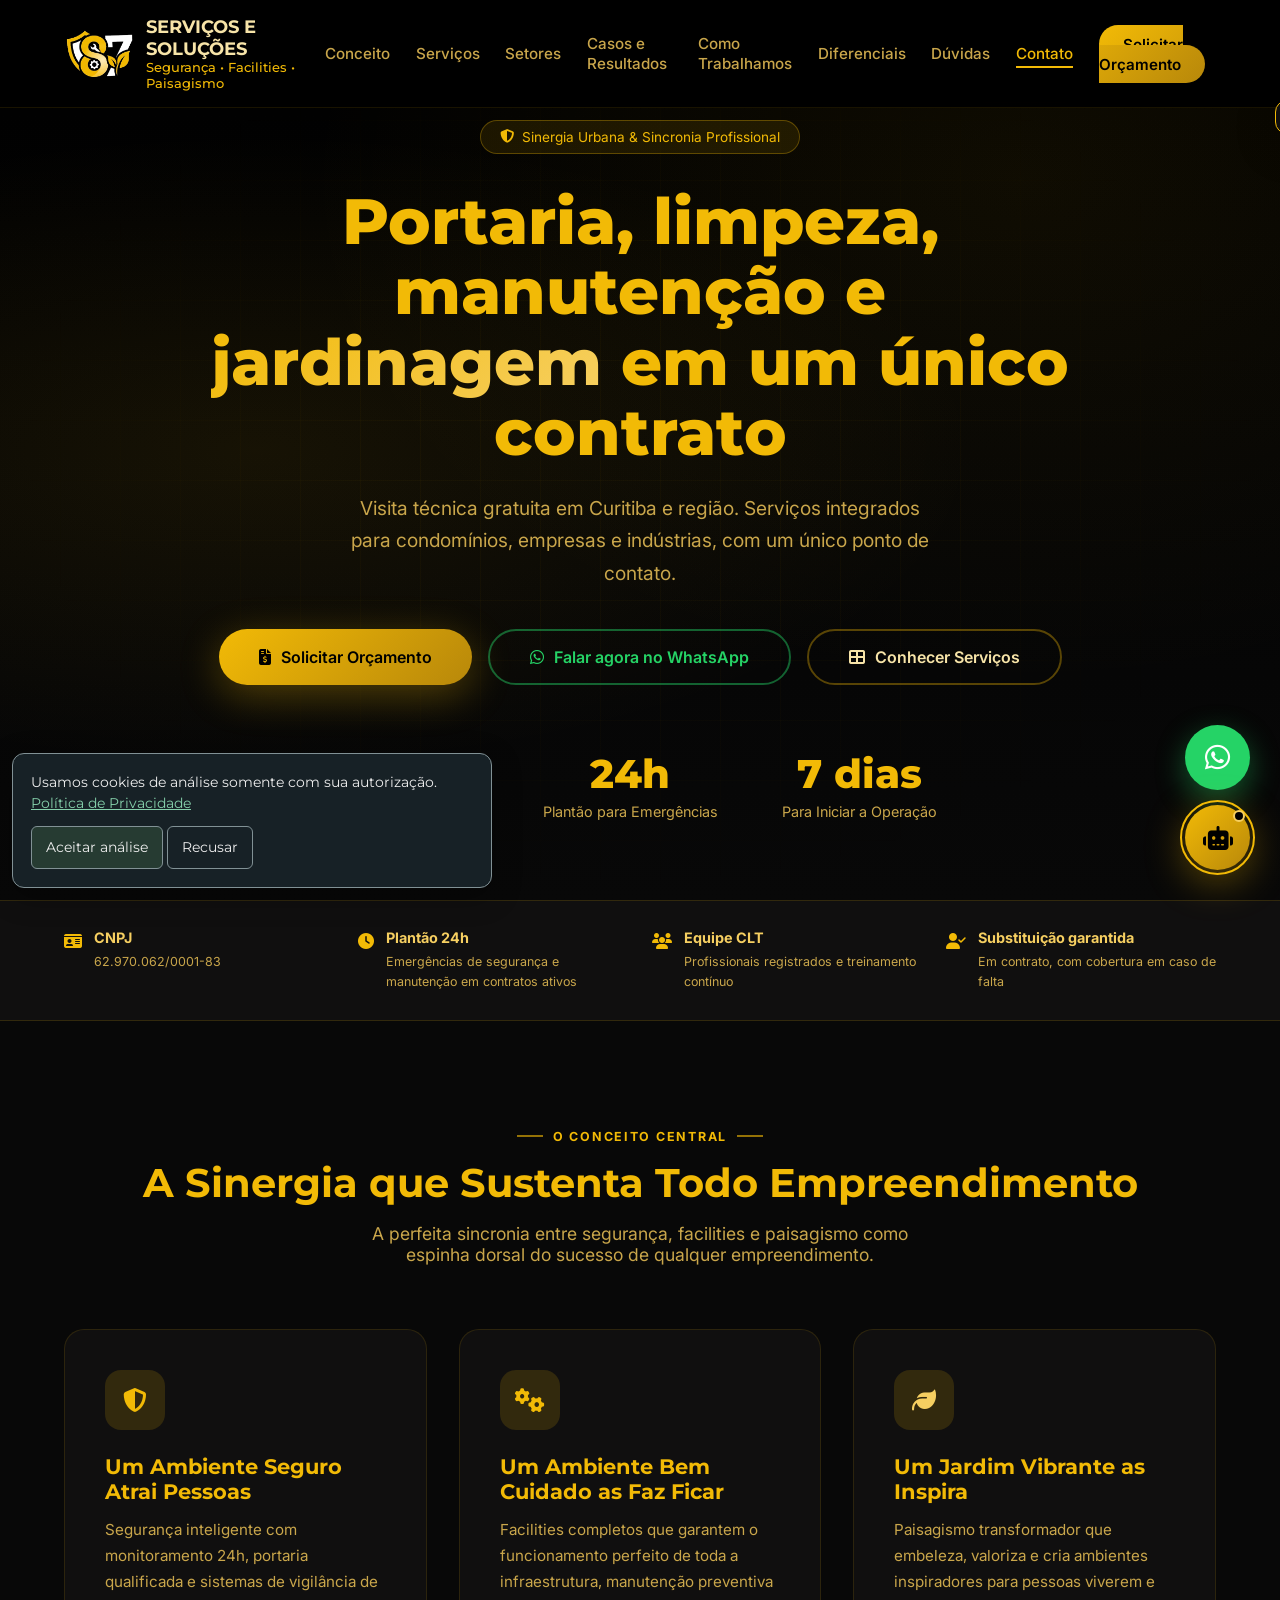
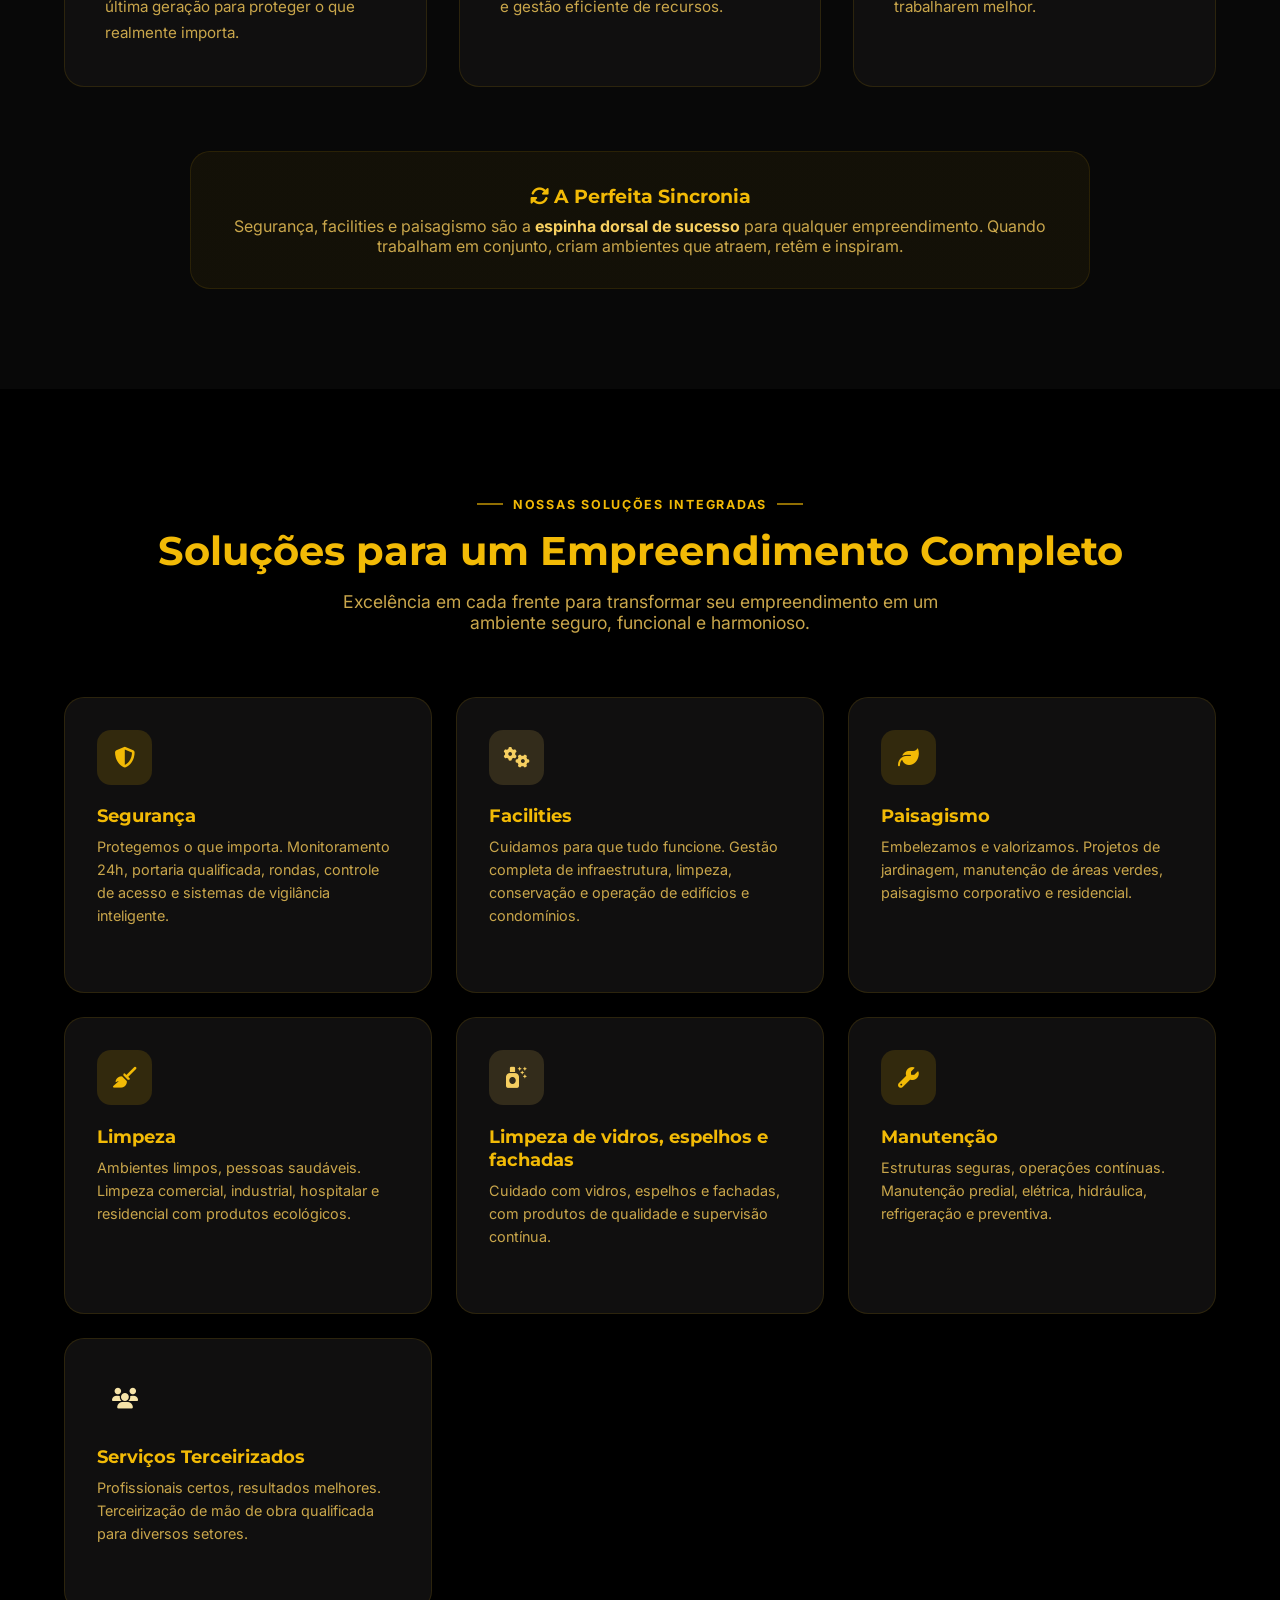
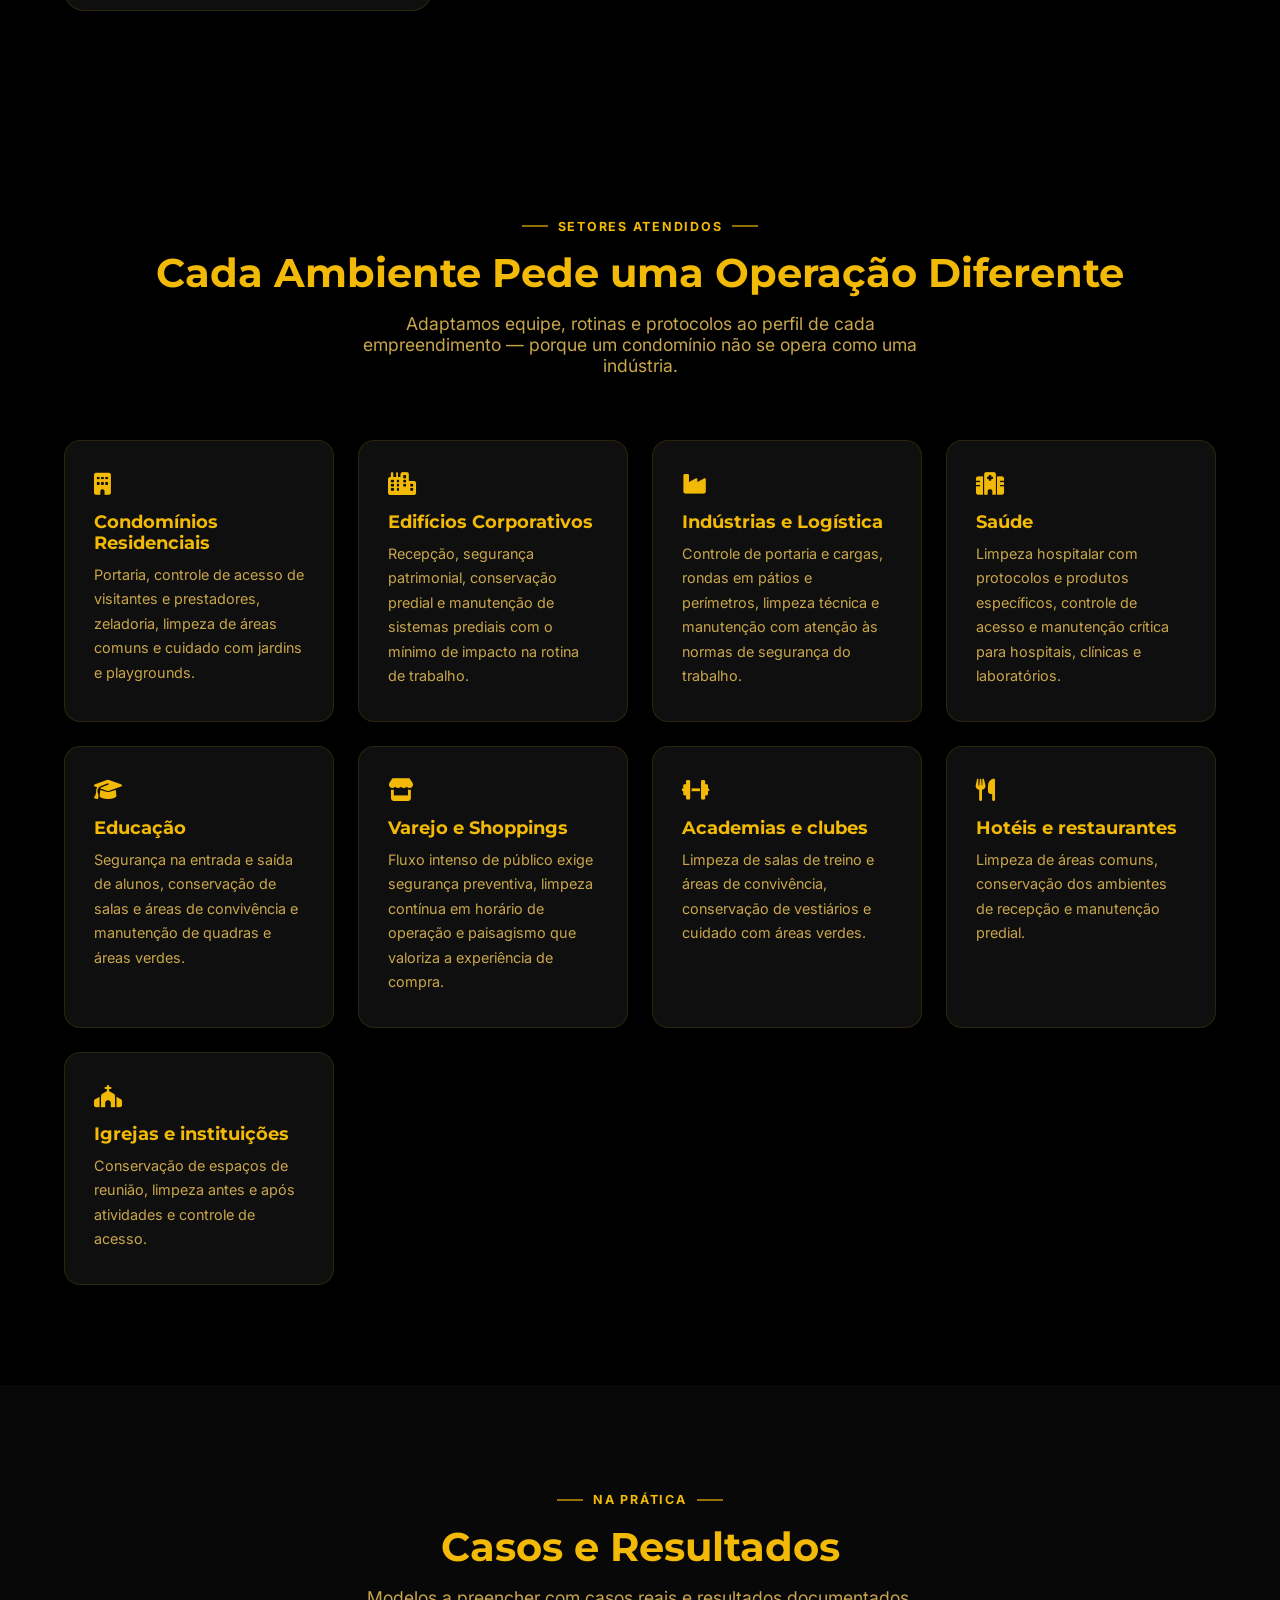
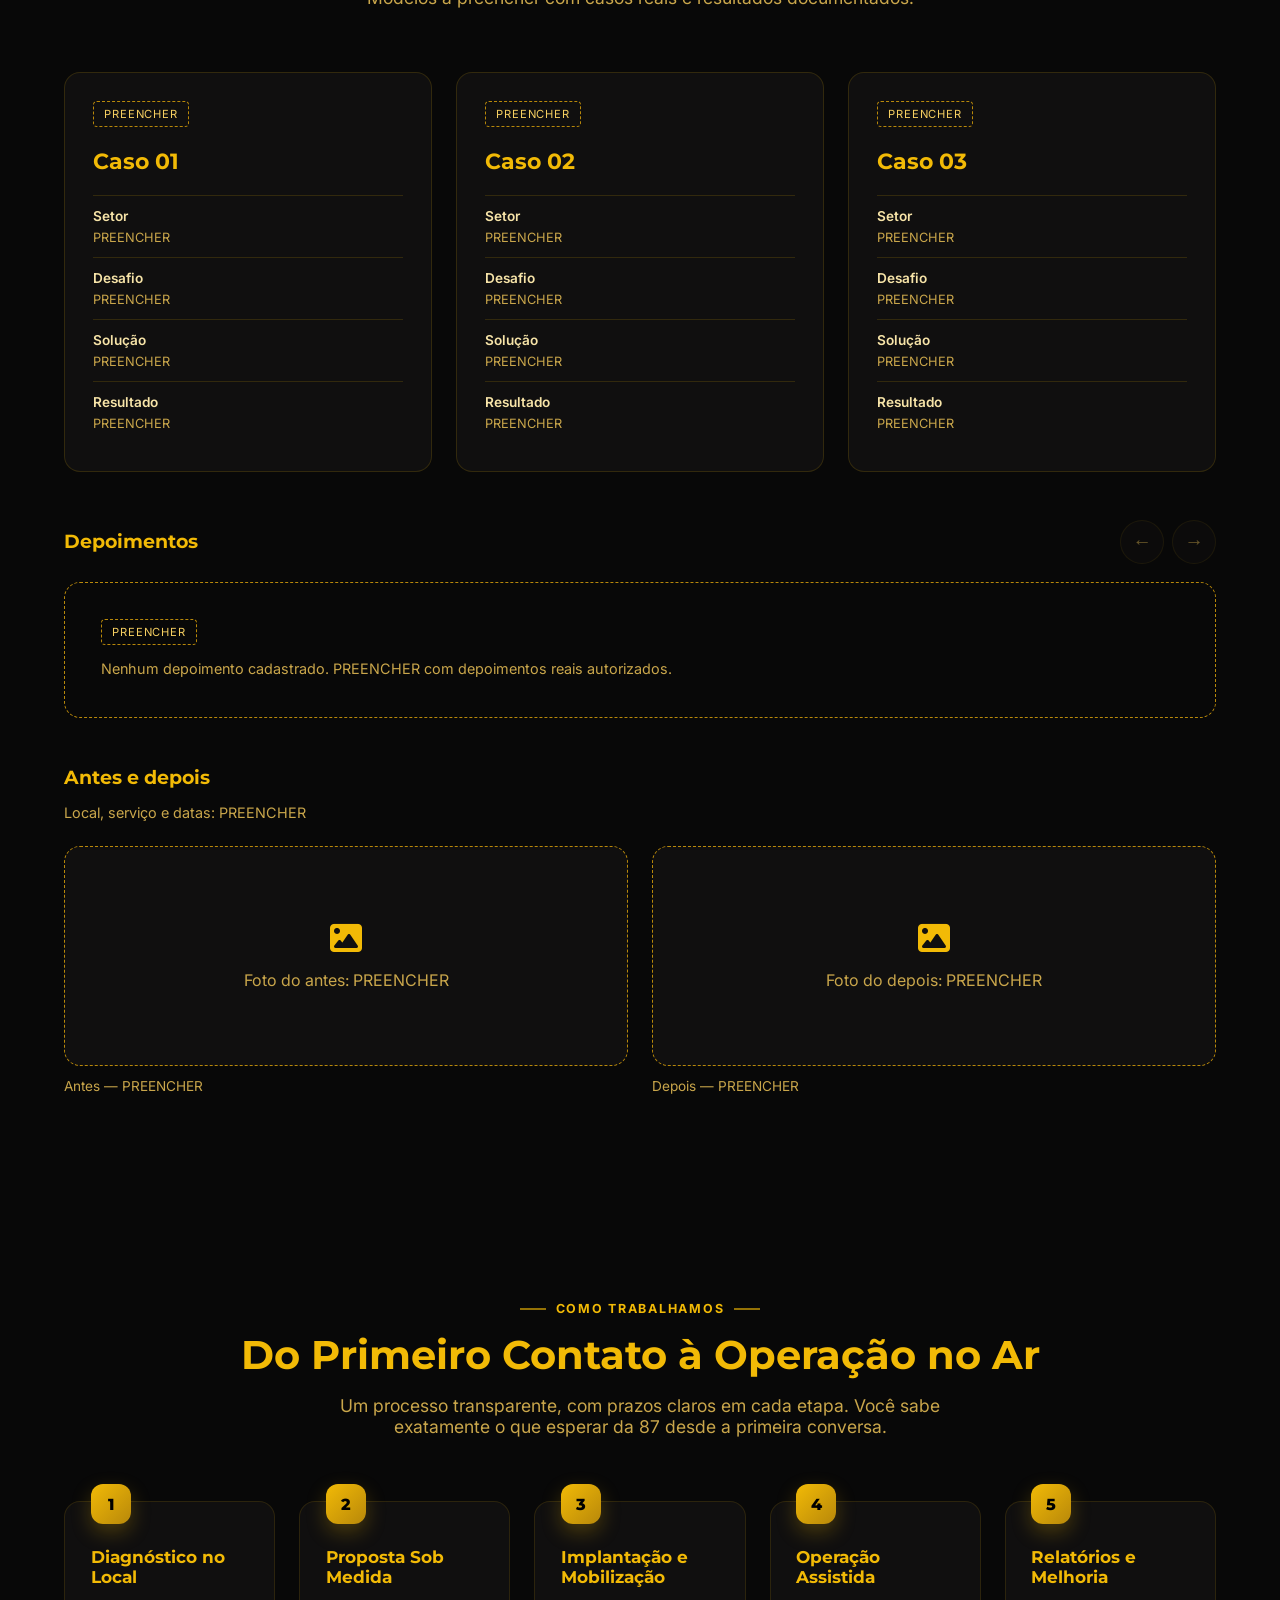
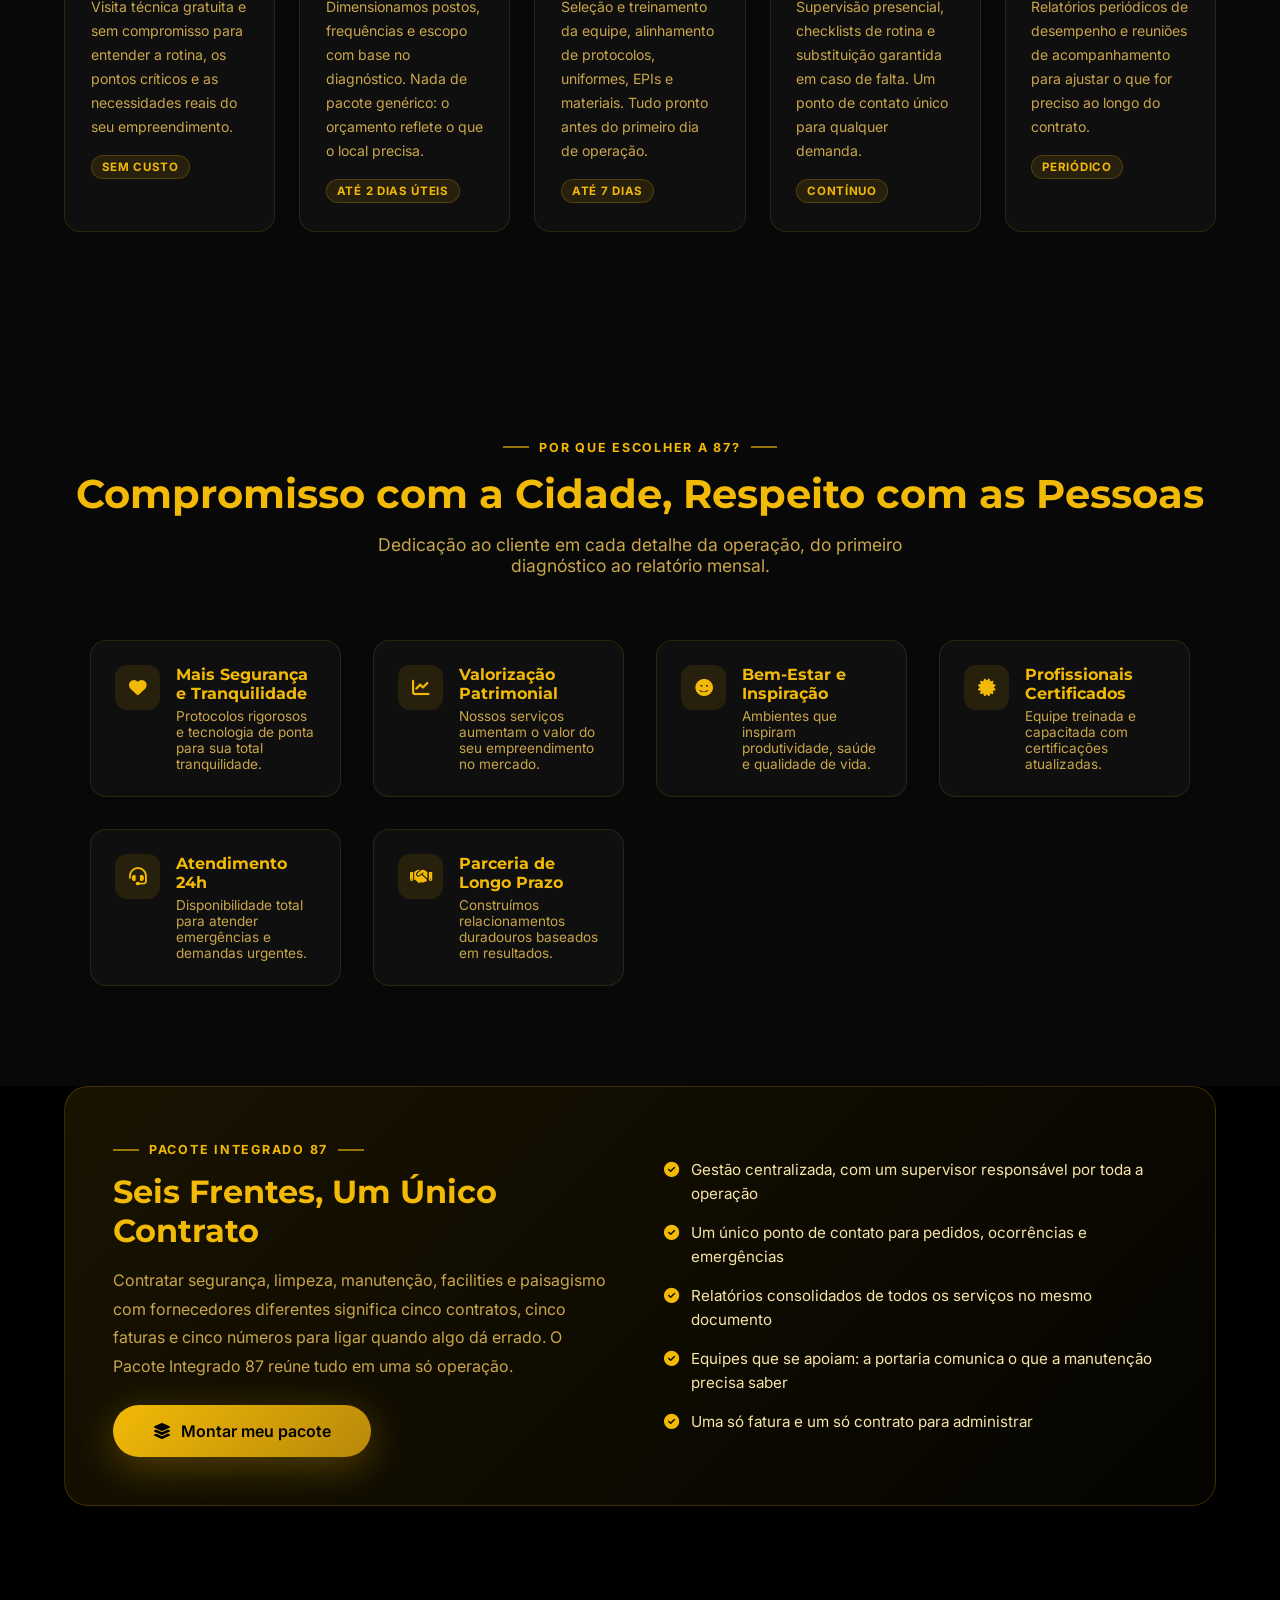
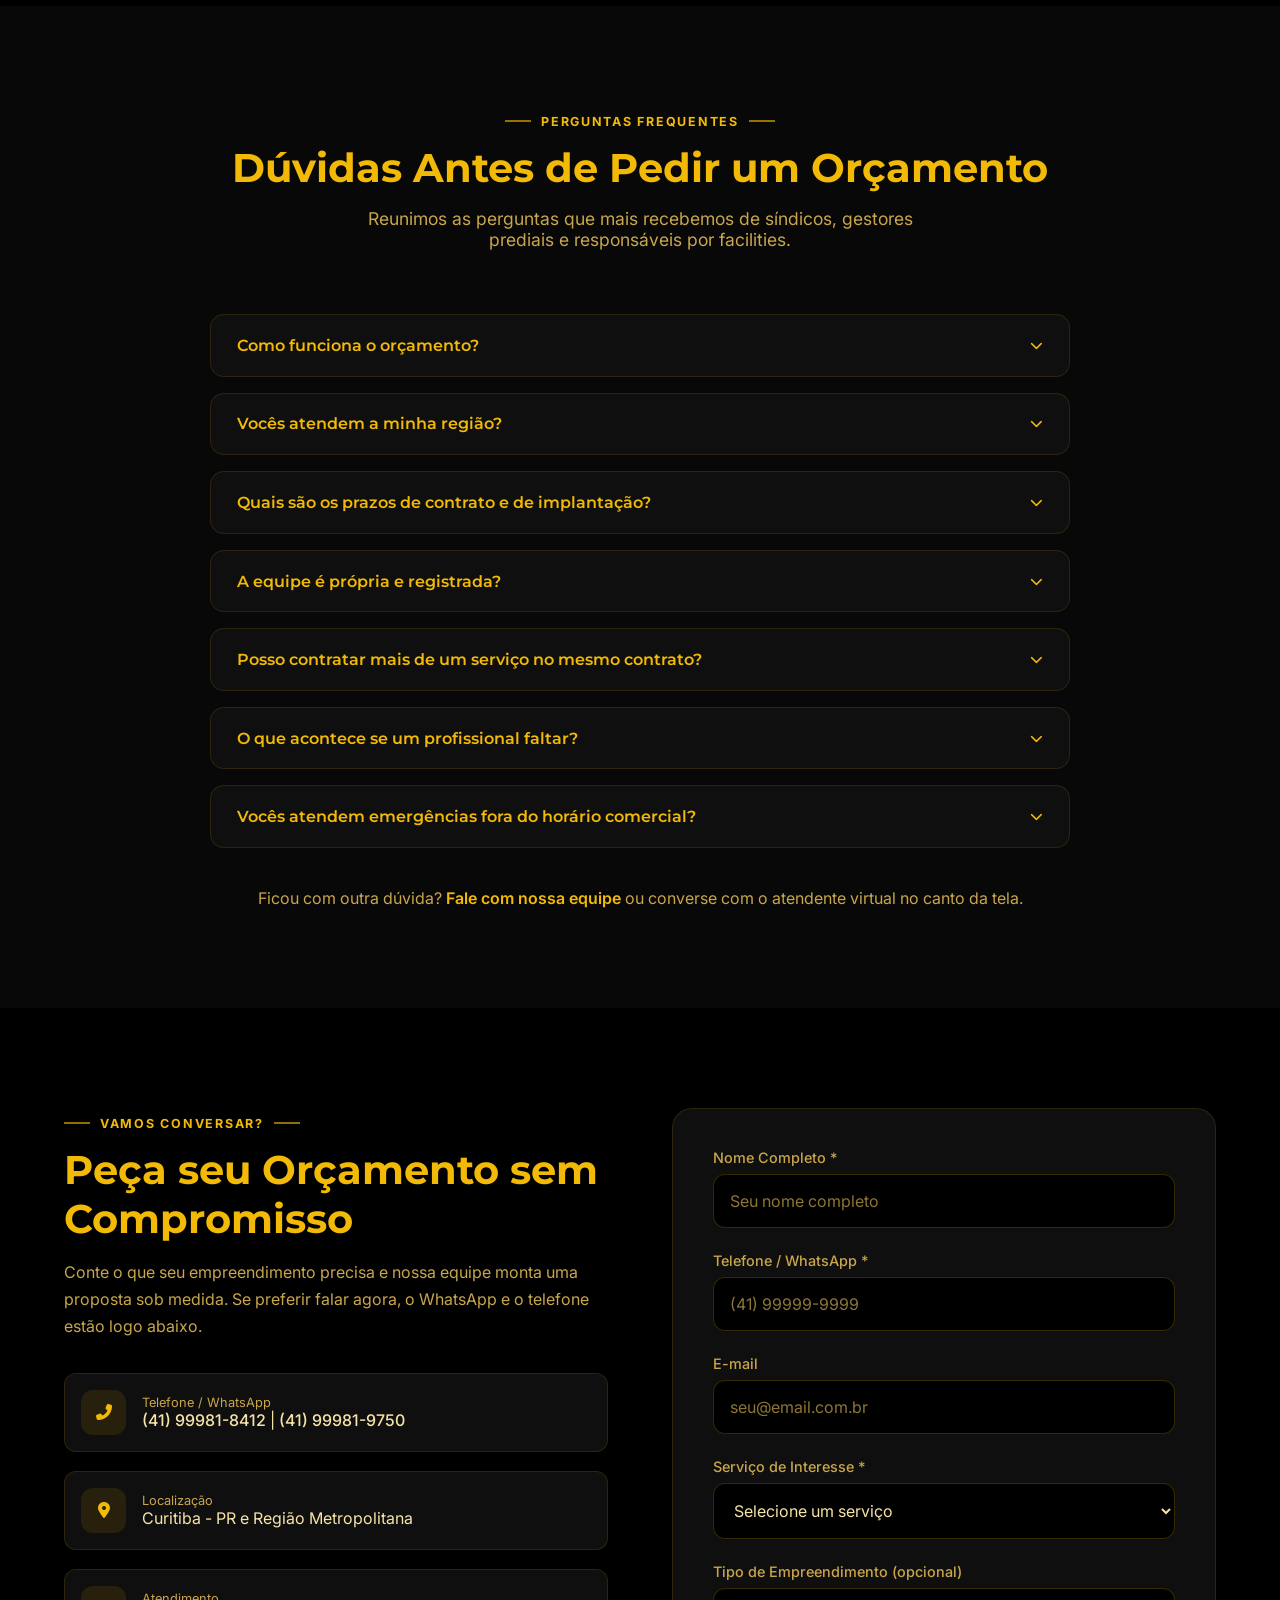
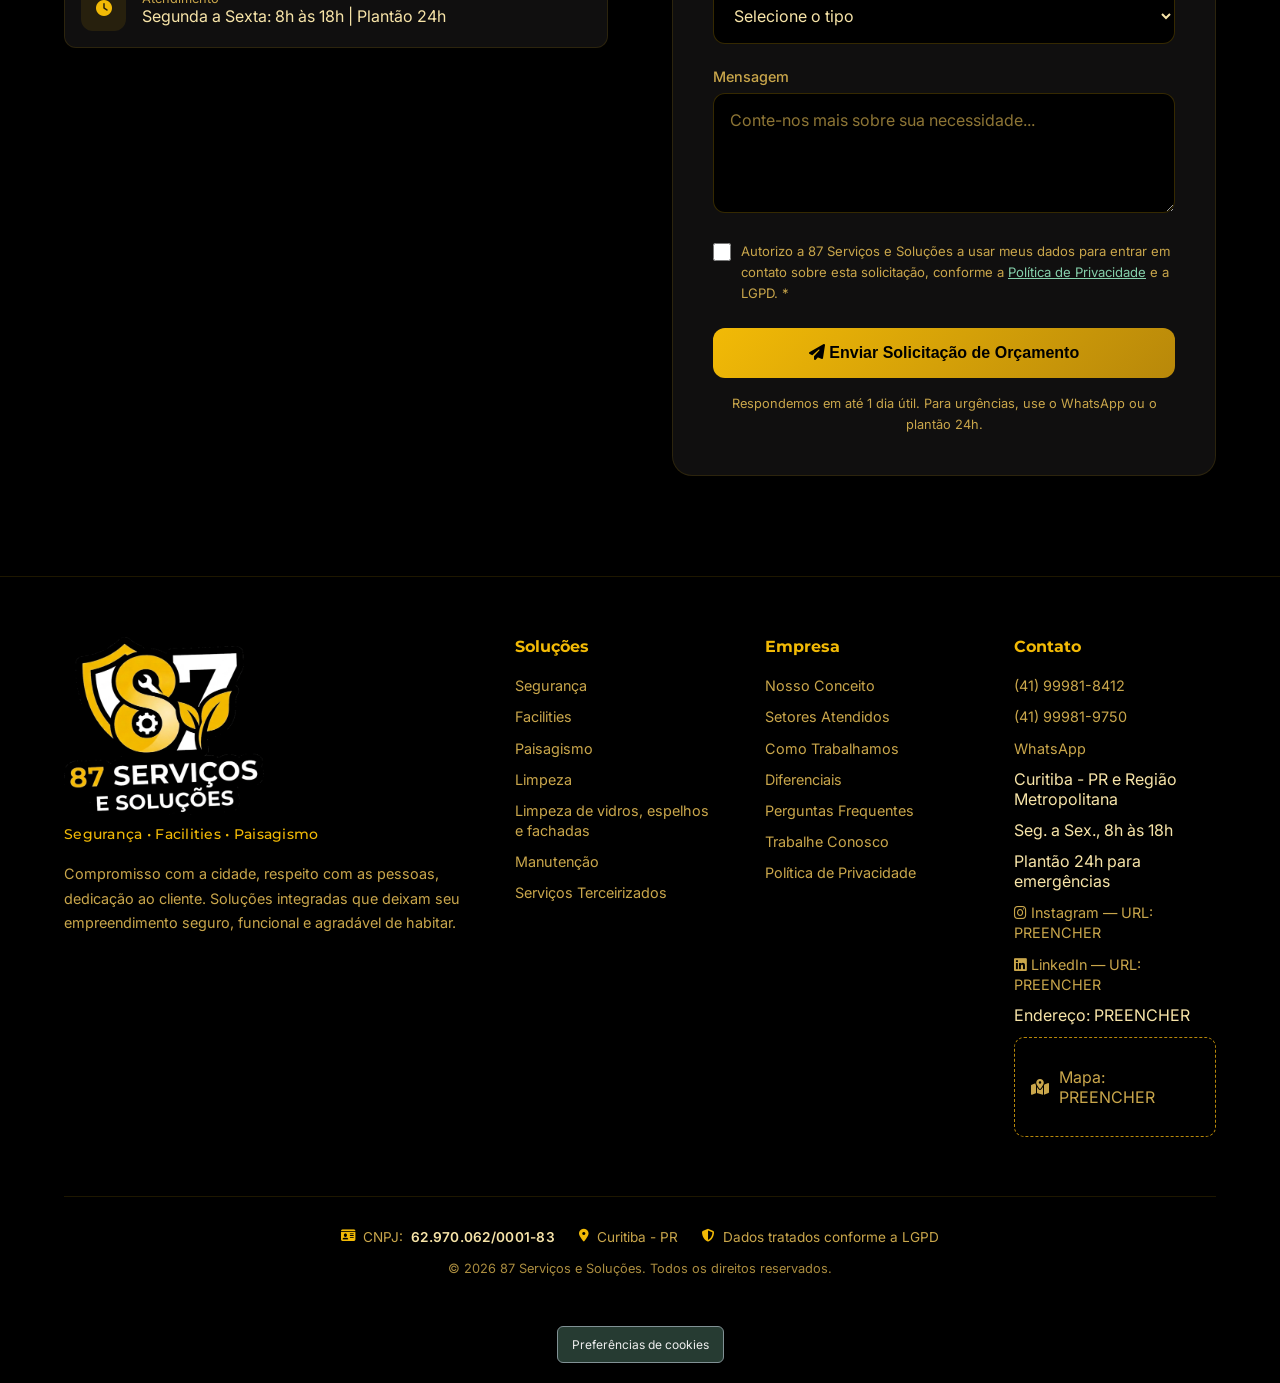
==== commit 1a100810: "Add new service and sections to website based on current site (6ae7544c6c179e0b6c1815e0)" ====
--- a/index.html
+++ b/index.html
@@ -1816,7 +1816,8 @@
             <li><a href="#conceito">Conceito</a></li>
             <li><a href="#servicos">Serviços</a></li>
             <li><a href="#setores">Setores</a></li>
-            <li><a href="#processo">Como Trabalhamos</a></li>
+            <li><a href="#casos">Casos e Resultados</a></li>
+                    <li><a href="#processo">Como Trabalhamos</a></li>
             <li><a href="#diferenciais">Diferenciais</a></li>
             <li><a href="#faq">Dúvidas</a></li>
             <li><a href="#contato">Contato</a></li>
@@ -1858,7 +1859,7 @@
             </div>
             <div class="hero-stats">
                 <div class="stat-item">
-                    <div class="stat-number" data-count="6">6</div>
+                    <div class="stat-number" data-count="7">7</div>
                     <div class="stat-label">Serviços Integrados</div>
                 </div>
                 <div class="stat-item">
@@ -1872,6 +1873,16 @@
             </div>
         </div>
     </section>
+
+    <!-- CONFIANÇA: informações já presentes no site -->
+    <aside class="trust-strip" aria-label="Compromissos da 87">
+        <ul>
+            <li><i class="fas fa-id-card" aria-hidden="true"></i><div><strong>CNPJ</strong><span>62.970.062/0001-83</span></div></li>
+            <li><i class="fas fa-clock" aria-hidden="true"></i><div><strong>Plantão 24h</strong><span>Emergências de segurança e manutenção em contratos ativos</span></div></li>
+            <li><i class="fas fa-users" aria-hidden="true"></i><div><strong>Equipe CLT</strong><span>Profissionais registrados e treinamento contínuo</span></div></li>
+            <li><i class="fas fa-user-check" aria-hidden="true"></i><div><strong>Substituição garantida</strong><span>Em contrato, com cobertura em caso de falta</span></div></li>
+        </ul>
+    </aside>
 
     <!-- CONCEITO CENTRAL -->
     <section class="concept" id="conceito">
@@ -1907,7 +1918,7 @@
     <section class="services" id="servicos">
         <div class="section-header animate-on-scroll">
             <div class="section-eyebrow">Nossas Soluções Integradas</div>
-            <h2>6 Pilares para um Empreendimento Completo</h2>
+            <h2>Soluções para um Empreendimento Completo</h2>
             <p>Excelência em cada frente para transformar seu empreendimento em um ambiente seguro, funcional e harmonioso.</p>
         </div>
         <div class="services-grid">
@@ -1933,6 +1944,12 @@
                 <div class="service-icon"><i class="fas fa-broom" aria-hidden="true"></i></div>
                 <h3>Limpeza</h3>
                 <p>Ambientes limpos, pessoas saudáveis. Limpeza comercial, industrial, hospitalar e residencial com produtos ecológicos.</p>
+                <span class="service-cta">Solicitar proposta <i class="fas fa-arrow-right" aria-hidden="true"></i></span>
+            </div>
+            <div class="service-card animate-on-scroll" role="button" tabindex="0" data-servico="vidros">
+                <div class="service-icon"><i class="fas fa-spray-can-sparkles" aria-hidden="true"></i></div>
+                <h3>Limpeza de vidros, espelhos e fachadas</h3>
+                <p>Cuidado com vidros, espelhos e fachadas, com produtos de qualidade e supervisão contínua.</p>
                 <span class="service-cta">Solicitar proposta <i class="fas fa-arrow-right" aria-hidden="true"></i></span>
             </div>
             <div class="service-card animate-on-scroll" role="button" tabindex="0" data-servico="manutencao">
@@ -1987,6 +2004,81 @@
                 <i class="fas fa-store" aria-hidden="true"></i>
                 <h3>Varejo e Shoppings</h3>
                 <p>Fluxo intenso de público exige segurança preventiva, limpeza contínua em horário de operação e paisagismo que valoriza a experiência de compra.</p>
+            </div>
+            <div class="setor-card animate-on-scroll">
+                <i class="fas fa-dumbbell" aria-hidden="true"></i>
+                <h3>Academias e clubes</h3>
+                <p>Limpeza de salas de treino e áreas de convivência, conservação de vestiários e cuidado com áreas verdes.</p>
+            </div>
+            <div class="setor-card animate-on-scroll">
+                <i class="fas fa-utensils" aria-hidden="true"></i>
+                <h3>Hotéis e restaurantes</h3>
+                <p>Limpeza de áreas comuns, conservação dos ambientes de recepção e manutenção predial.</p>
+            </div>
+            <div class="setor-card animate-on-scroll">
+                <i class="fas fa-church" aria-hidden="true"></i>
+                <h3>Igrejas e instituições</h3>
+                <p>Conservação de espaços de reunião, limpeza antes e após atividades e controle de acesso.</p>
+            </div>
+        </div>
+    </section>
+
+    <!-- CASOS: modelos sem resultados ou clientes fictícios -->
+    <section class="results-section" id="casos">
+        <div class="section-header">
+            <div class="section-eyebrow">Na prática</div>
+            <h2>Casos e Resultados</h2>
+            <p>Modelos a preencher com casos reais e resultados documentados.</p>
+        </div>
+        <div class="case-grid">
+            <article class="case-card">
+                <span class="fill-label">PREENCHER</span>
+                <h3>Caso 01</h3>
+                <dl>
+                    <div><dt>Setor</dt><dd>PREENCHER</dd></div>
+                    <div><dt>Desafio</dt><dd>PREENCHER</dd></div>
+                    <div><dt>Solução</dt><dd>PREENCHER</dd></div>
+                    <div><dt>Resultado</dt><dd>PREENCHER</dd></div>
+                </dl>
+            </article>
+            <article class="case-card">
+                <span class="fill-label">PREENCHER</span>
+                <h3>Caso 02</h3>
+                <dl>
+                    <div><dt>Setor</dt><dd>PREENCHER</dd></div>
+                    <div><dt>Desafio</dt><dd>PREENCHER</dd></div>
+                    <div><dt>Solução</dt><dd>PREENCHER</dd></div>
+                    <div><dt>Resultado</dt><dd>PREENCHER</dd></div>
+                </dl>
+            </article>
+            <article class="case-card">
+                <span class="fill-label">PREENCHER</span>
+                <h3>Caso 03</h3>
+                <dl>
+                    <div><dt>Setor</dt><dd>PREENCHER</dd></div>
+                    <div><dt>Desafio</dt><dd>PREENCHER</dd></div>
+                    <div><dt>Solução</dt><dd>PREENCHER</dd></div>
+                    <div><dt>Resultado</dt><dd>PREENCHER</dd></div>
+                </dl>
+            </article>
+        </div>
+        <div class="testimonials" role="region" aria-roledescription="carrossel" aria-labelledby="testimonials-title">
+            <div class="results-subheading">
+                <h3 id="testimonials-title">Depoimentos</h3>
+                <div class="carousel-controls">
+                    <button type="button" disabled aria-label="Depoimento anterior">←</button>
+                    <button type="button" disabled aria-label="Próximo depoimento">→</button>
+                </div>
+            </div>
+            <!-- Adicionar slides e habilitar os controles somente com depoimentos reais autorizados. -->
+            <div class="empty-evidence"><span class="fill-label">PREENCHER</span><p>Nenhum depoimento cadastrado. PREENCHER com depoimentos reais autorizados.</p></div>
+        </div>
+        <div class="before-after" aria-labelledby="before-after-title">
+            <h3 id="before-after-title">Antes e depois</h3>
+            <p class="evidence-note">Local, serviço e datas: PREENCHER</p>
+            <div class="photo-grid">
+                <figure><div class="photo-placeholder"><i class="fas fa-image" aria-hidden="true"></i><span>Foto do antes: PREENCHER</span></div><figcaption>Antes — PREENCHER</figcaption></figure>
+                <figure><div class="photo-placeholder"><i class="fas fa-image" aria-hidden="true"></i><span>Foto do depois: PREENCHER</span></div><figcaption>Depois — PREENCHER</figcaption></figure>
             </div>
         </div>
     </section>
@@ -2219,6 +2311,7 @@
                             <option value="Facilities">Facilities</option>
                             <option value="Paisagismo">Paisagismo</option>
                             <option value="Limpeza">Limpeza</option>
+                            <option value="Limpeza de vidros, espelhos e fachadas">Limpeza de vidros, espelhos e fachadas</option>
                             <option value="Manutenção">Manutenção</option>
                             <option value="Serviços Terceirizados">Serviços Terceirizados</option>
                             <option value="Pacote Integrado">Pacote Integrado</option>
@@ -2273,6 +2366,7 @@
                     <li><a href="#servicos">Facilities</a></li>
                     <li><a href="#servicos">Paisagismo</a></li>
                     <li><a href="#servicos">Limpeza</a></li>
+                    <li><a href="#servicos">Limpeza de vidros, espelhos e fachadas</a></li>
                     <li><a href="#servicos">Manutenção</a></li>
                     <li><a href="#servicos">Serviços Terceirizados</a></li>
                 </ul>
@@ -2298,6 +2392,11 @@
                     <li>Curitiba - PR e Região Metropolitana</li>
                     <li>Seg. a Sex., 8h às 18h</li>
                     <li>Plantão 24h para emergências</li>
+                    <!-- Substituir pelos URLs oficiais e adicionar href antes de habilitar os links. -->
+                    <li><a role="link" aria-disabled="true" class="pending-link"><i class="fab fa-instagram" aria-hidden="true"></i> Instagram — URL: PREENCHER</a></li>
+                    <li><a role="link" aria-disabled="true" class="pending-link"><i class="fab fa-linkedin" aria-hidden="true"></i> LinkedIn — URL: PREENCHER</a></li>
+                    <li><address class="pending-address">Endereço: PREENCHER</address></li>
+                    <li><div class="map-placeholder"><i class="fas fa-map-location-dot" aria-hidden="true"></i><span>Mapa: PREENCHER</span></div></li>
                 </ul>
             </div>
         </div>
--- a/site-extras.css
+++ b/site-extras.css
@@ -19,3 +19,44 @@
 @media (prefers-reduced-motion: reduce) { html { scroll-behavior: auto !important; } *, *::before, *::after { animation-duration: 0.01ms !important; transition-duration: 0.01ms !important; } }
 
 .form-consent a, .chatbot-window a { color: #85d0ab; text-decoration: underline; }
+
+/* Complementos da página inicial: confiança e evidências reais a preencher. */
+.trust-strip { padding: 28px 5%; background: var(--dark-card); border-block: 1px solid var(--gold-line); }
+.trust-strip ul { max-width: 1200px; margin: auto; list-style: none; display: grid; grid-template-columns: repeat(4, minmax(0, 1fr)); gap: 24px; }
+.trust-strip li { display: flex; gap: 12px; align-items: flex-start; }
+.trust-strip i { color: var(--gold); margin-top: 4px; }
+.trust-strip strong, .trust-strip span { display: block; }
+.trust-strip strong { font-size: .9rem; margin-bottom: 6px; }
+.trust-strip span { color: var(--gray); font-size: .78rem; line-height: 1.6; }
+.results-section { padding: 100px 5%; background: var(--dark-light); }
+.case-grid, .testimonials, .before-after { max-width: 1200px; margin-inline: auto; }
+.case-grid { display: grid; grid-template-columns: repeat(3, minmax(0, 1fr)); gap: 24px; }
+.case-card { padding: 28px; border: 1px solid var(--gold-line); border-radius: 16px; background: var(--dark-card); }
+.fill-label { display: inline-block; color: var(--gold-light); border: 1px dashed var(--gold-dark); padding: 5px 10px; border-radius: 4px; font-size: .7rem; letter-spacing: .08em; }
+.case-card h3 { margin: 20px 0; font-size: 1.4rem; }
+.case-card dl > div { padding: 12px 0; border-top: 1px solid var(--gold-line); }
+.case-card dt { font-weight: 600; font-size: .85rem; margin-bottom: 6px; }
+.case-card dd { color: var(--gray); font-size: .8rem; }
+.testimonials, .before-after { margin-top: 48px; }
+.results-subheading { display: flex; align-items: center; justify-content: space-between; gap: 16px; margin-bottom: 18px; }
+.carousel-controls { display: flex; gap: 8px; }
+.carousel-controls button { width: 44px; height: 44px; border: 1px solid var(--gold-line); border-radius: 50%; background: var(--dark-card); color: var(--gray); font-size: 1.2rem; }
+.carousel-controls button:disabled { opacity: .5; cursor: not-allowed; }
+.empty-evidence { border: 1px dashed var(--gold-dark); border-radius: 16px; padding: 36px; }
+.empty-evidence p, .evidence-note { color: var(--gray); font-size: .9rem; line-height: 1.7; margin-top: 12px; }
+.photo-grid { display: grid; grid-template-columns: repeat(2, minmax(0, 1fr)); gap: 24px; margin-top: 20px; }
+.photo-placeholder { min-height: 220px; display: flex; flex-direction: column; align-items: center; justify-content: center; gap: 16px; border: 1px dashed var(--gold-dark); background: var(--dark-card); border-radius: 16px; color: var(--gray); padding: 20px; text-align: center; }
+.photo-placeholder i { font-size: 2rem; color: var(--gold); }
+.photo-grid figcaption { margin-top: 12px; font-size: .85rem; color: var(--gray); }
+.footer-column .pending-link { color: var(--gray); cursor: default; overflow-wrap: anywhere; }
+.pending-address { font-style: normal; }
+.map-placeholder { margin-top: 12px; padding: 22px 16px; min-height: 100px; border: 1px dashed var(--gold-dark); border-radius: 10px; display: flex; gap: 10px; align-items: center; color: var(--gray); }
+@media (max-width: 900px) {
+    .trust-strip ul { grid-template-columns: repeat(2, minmax(0, 1fr)); }
+    .case-grid { grid-template-columns: 1fr; }
+}
+@media (max-width: 540px) {
+    .trust-strip ul, .photo-grid { grid-template-columns: 1fr; }
+    .results-section { padding-block: 64px; }
+    .empty-evidence { padding: 24px; }
+}
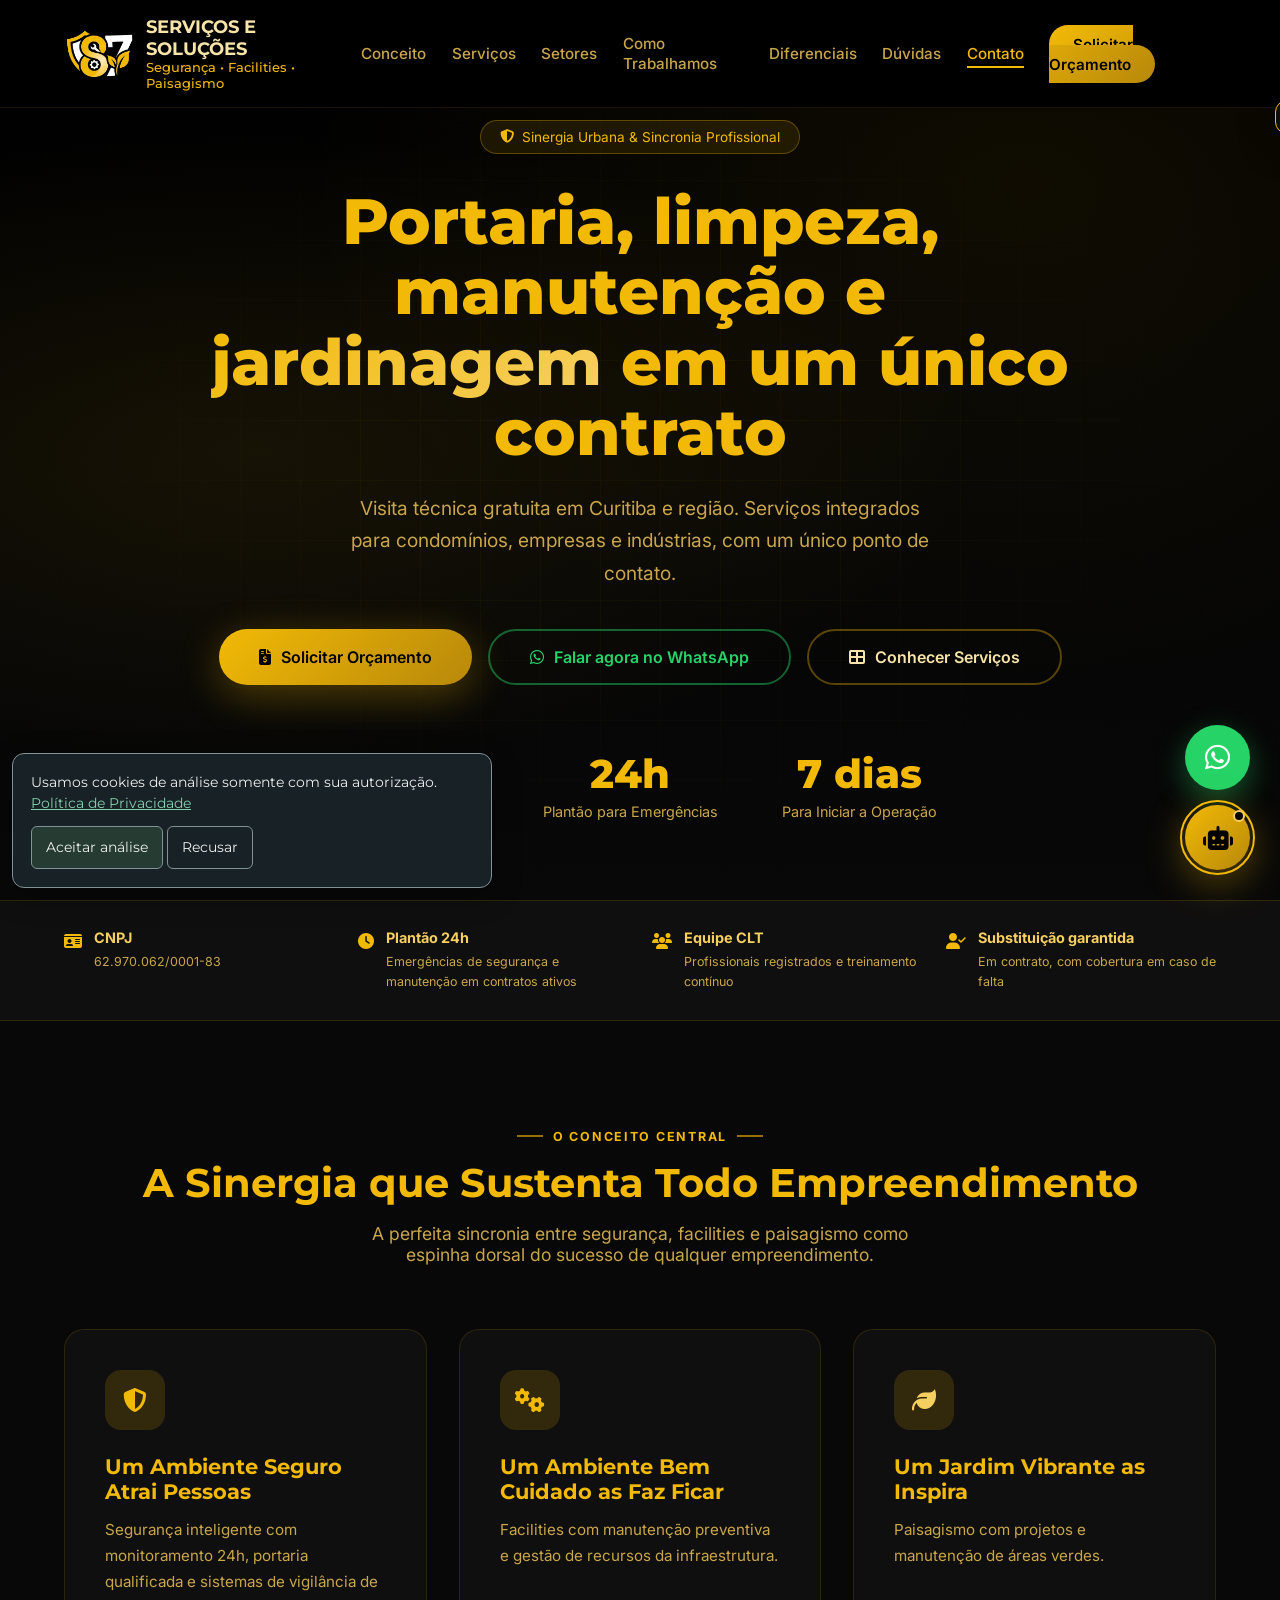
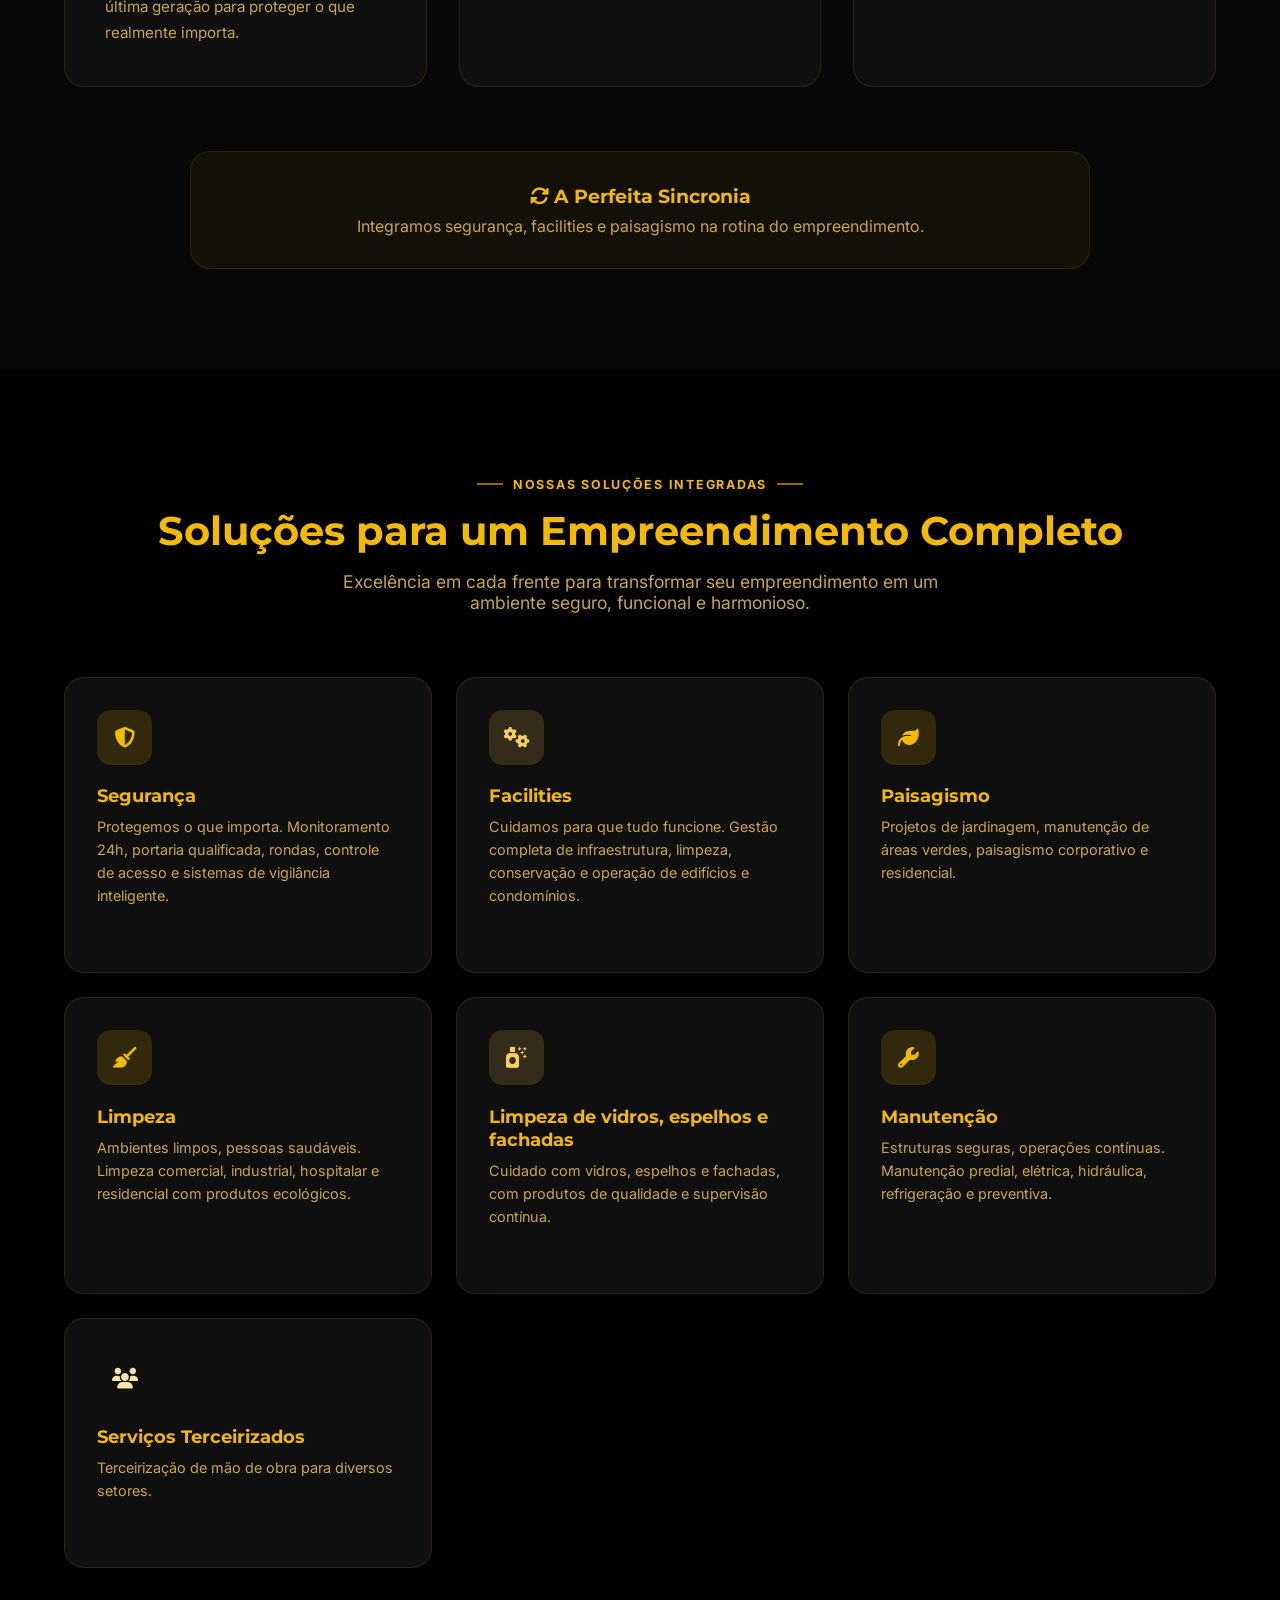
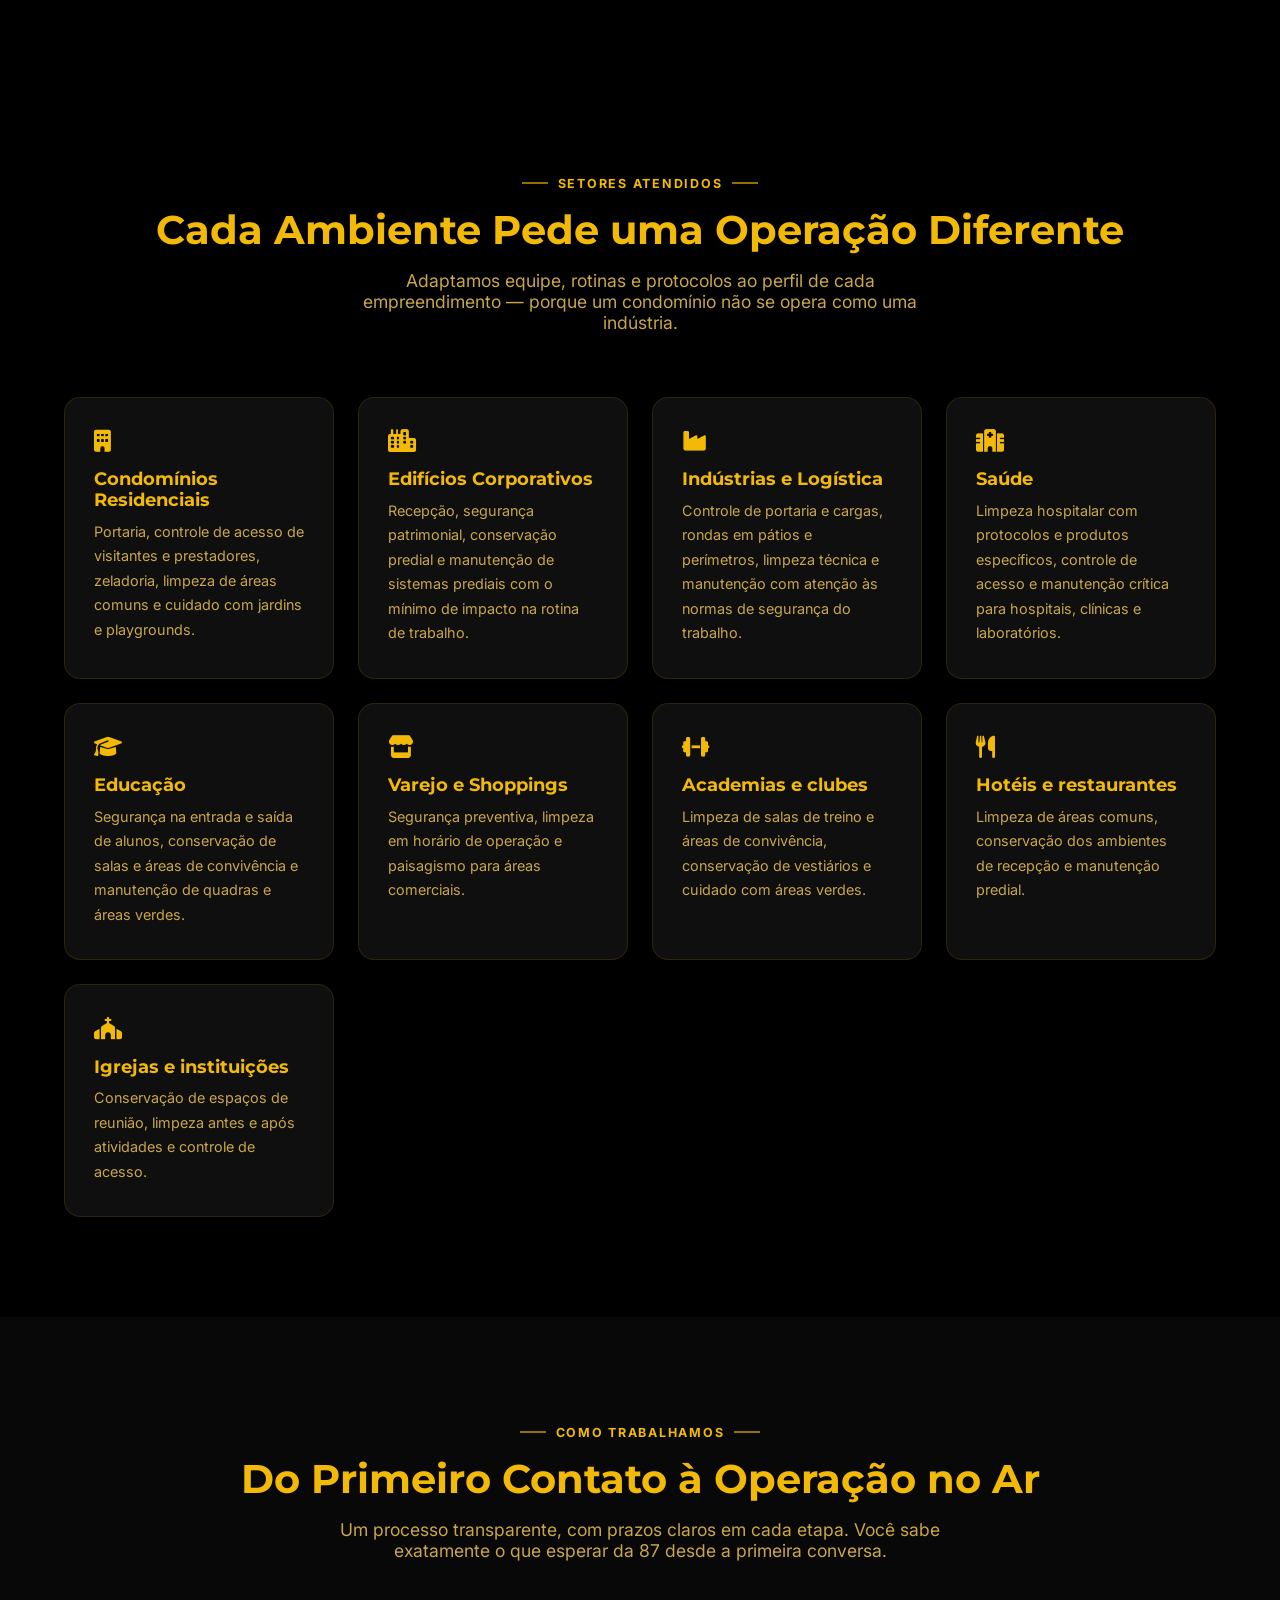
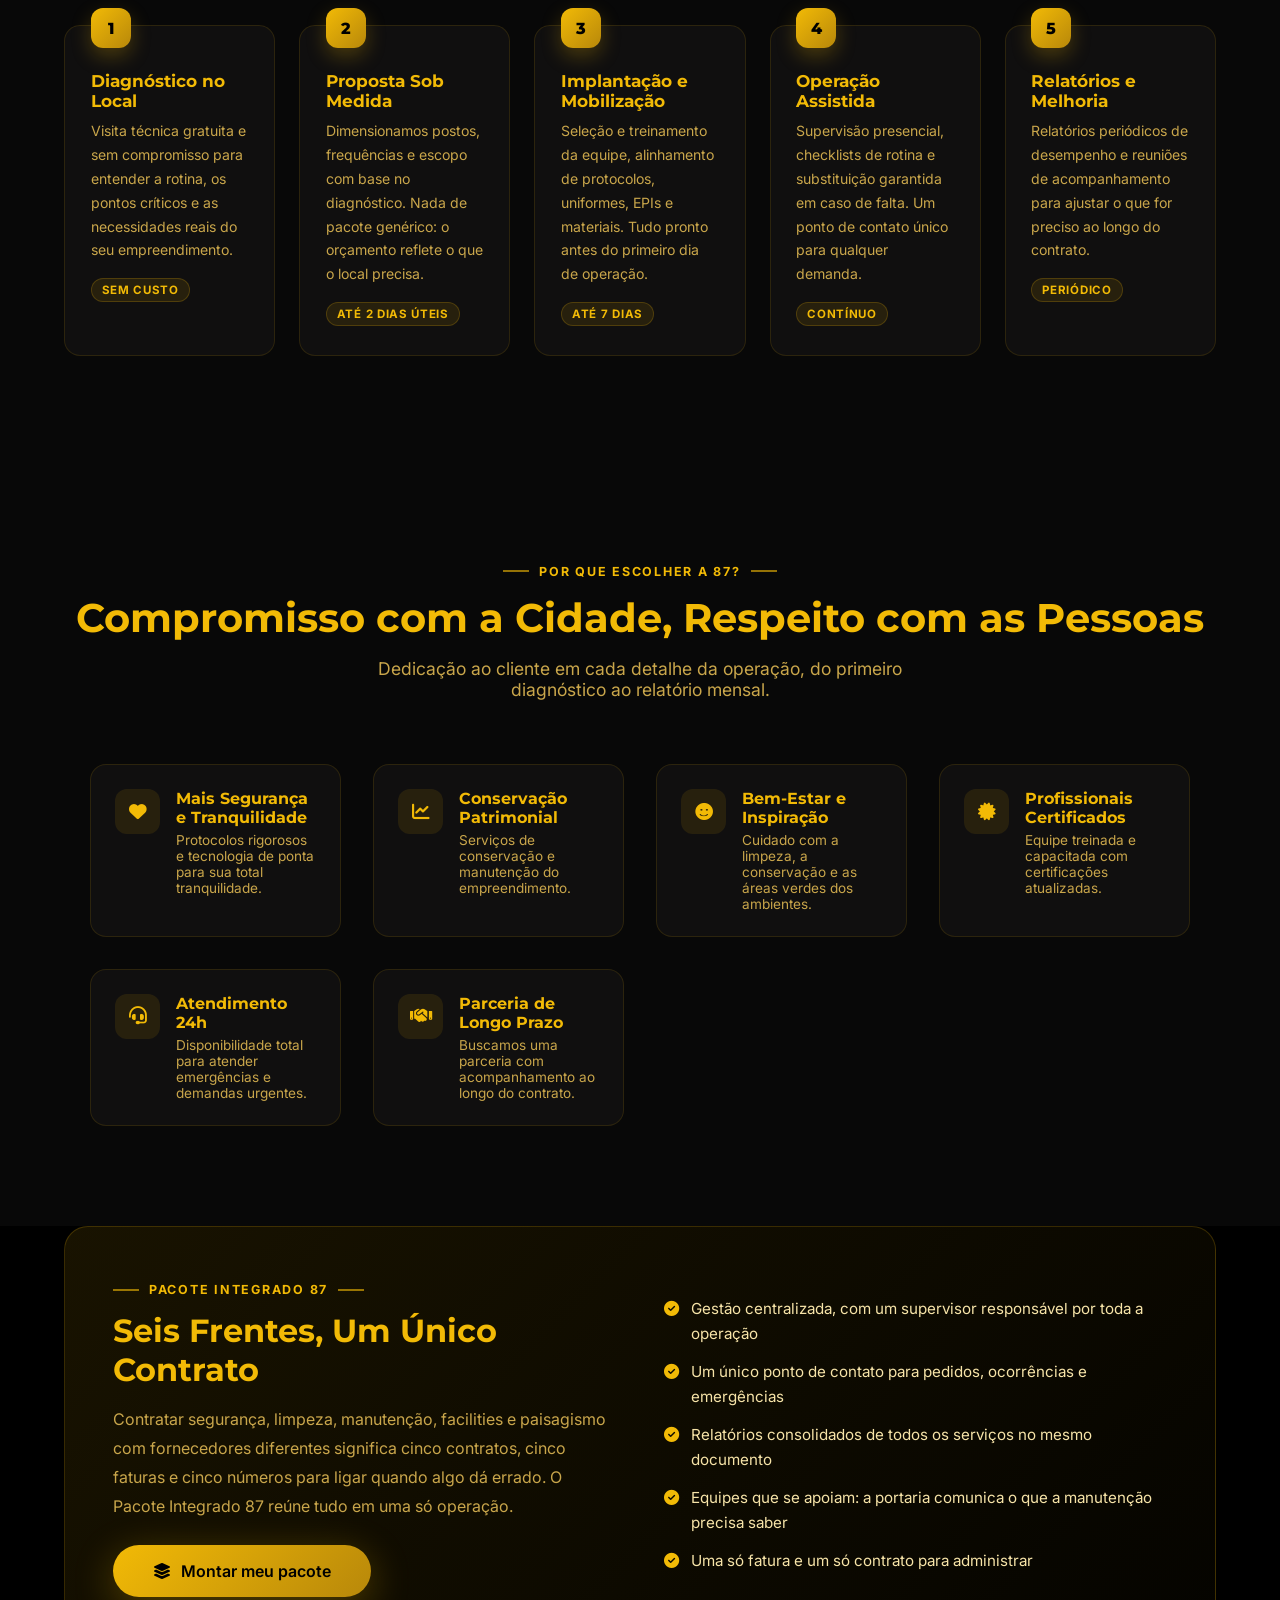
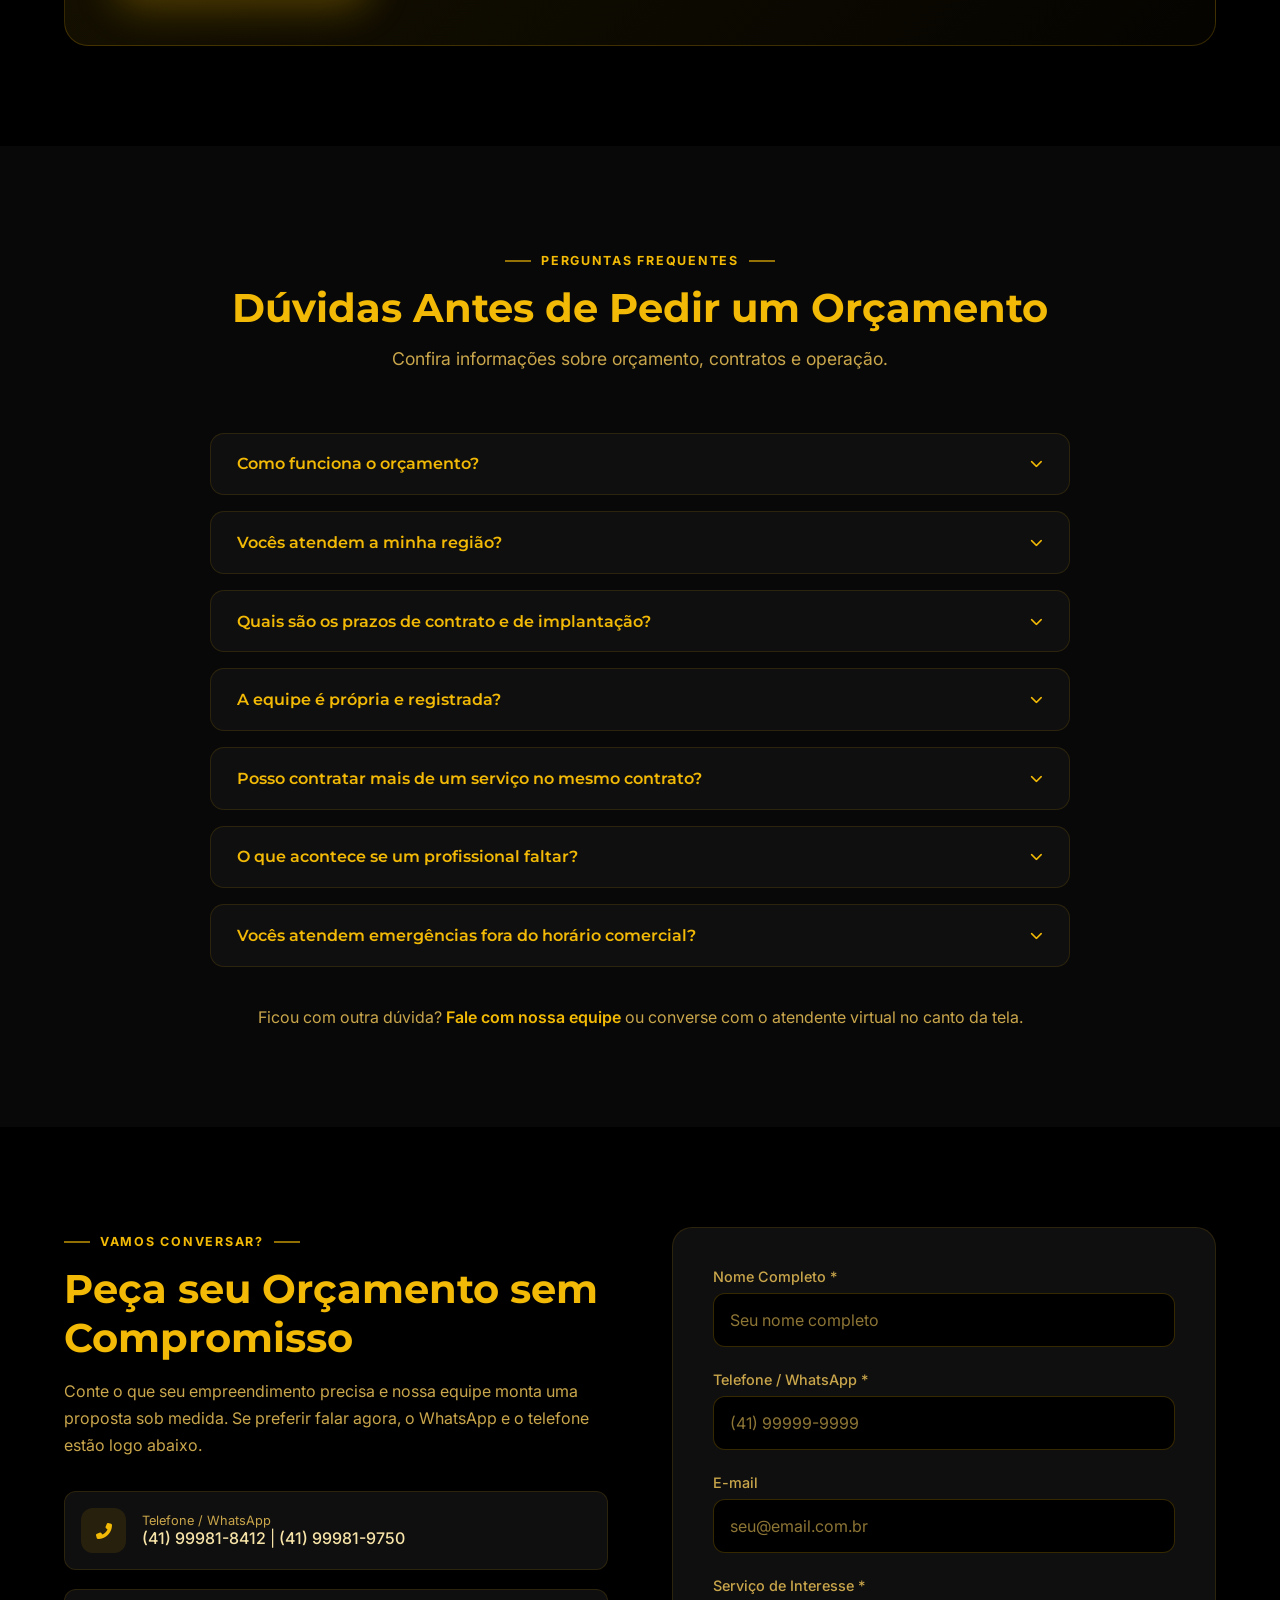
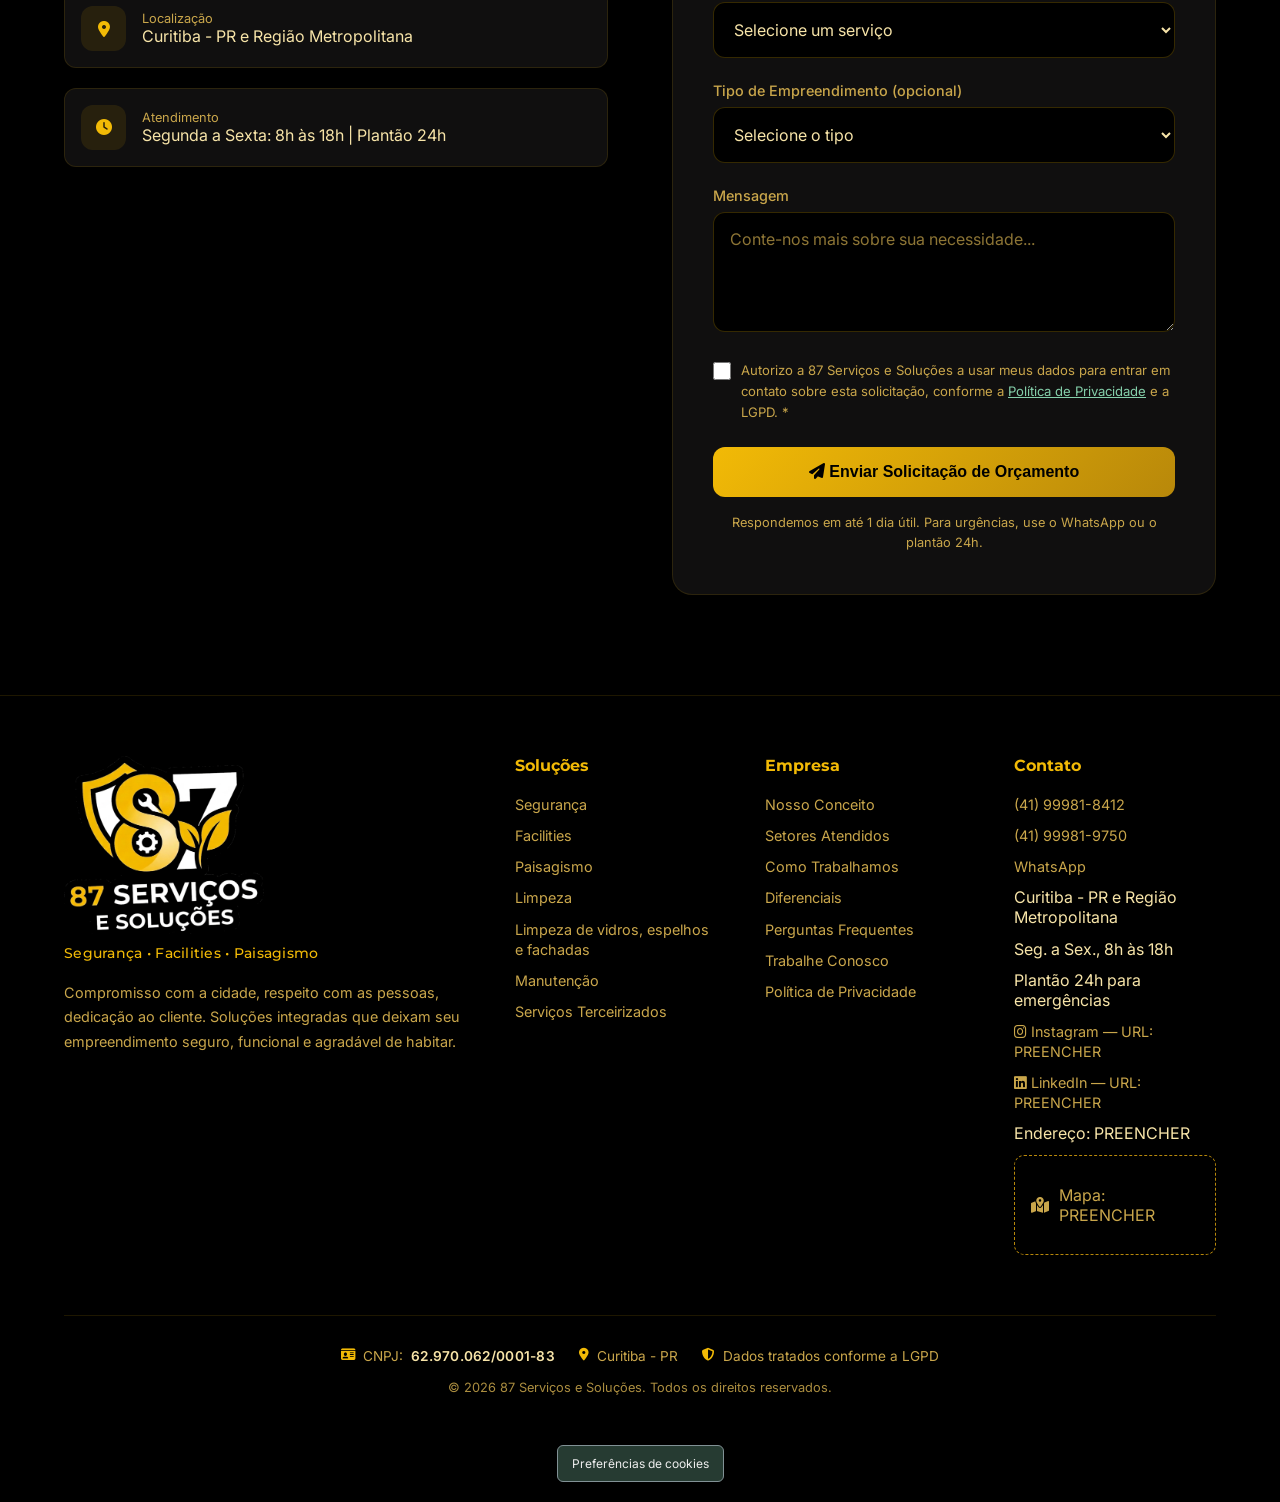
==== commit 22461a2f: "Audit and prepare testimonial section for 87 Serviços e Soluções website (6ae7573034a5c9b544f73064)" ====
--- a/index.html
+++ b/index.html
@@ -6,6 +6,7 @@
     <title>Portaria, Limpeza e Manutenção em Curitiba | 87 Serviços e Soluções</title>
     <meta name="description" content="Segurança, facilities, paisagismo, limpeza e manutenção integrados em Curitiba e região metropolitana. Plantão 24h e visita técnica gratuita. Peça seu orçamento com a 87 Serviços e Soluções.">
     <script src="/analytics.js" defer></script>
+    <script type="module" src="/depoimentos.js"></script>
     <link rel="stylesheet" href="/site-extras.css">
     <link rel="preconnect" href="https://fonts.googleapis.com">
     <link rel="preconnect" href="https://fonts.gstatic.com" crossorigin>
@@ -1816,9 +1817,10 @@
             <li><a href="#conceito">Conceito</a></li>
             <li><a href="#servicos">Serviços</a></li>
             <li><a href="#setores">Setores</a></li>
-            <li><a href="#casos">Casos e Resultados</a></li>
+            <li hidden><a href="#casos">Casos e Resultados</a></li>
                     <li><a href="#processo">Como Trabalhamos</a></li>
             <li><a href="#diferenciais">Diferenciais</a></li>
+            <li id="depoimentos-menu" hidden><a href="#depoimentos">Quem confia na 87</a></li>
             <li><a href="#faq">Dúvidas</a></li>
             <li><a href="#contato">Contato</a></li>
             <li><a href="#contato" class="nav-cta">Solicitar Orçamento</a></li>
@@ -1900,17 +1902,17 @@
             <div class="concept-card animate-on-scroll">
                 <div class="concept-icon"><i class="fas fa-cogs" aria-hidden="true"></i></div>
                 <h3>Um Ambiente Bem Cuidado as Faz Ficar</h3>
-                <p>Facilities completos que garantem o funcionamento perfeito de toda a infraestrutura, manutenção preventiva e gestão eficiente de recursos.</p>
+                <p>Facilities com manutenção preventiva e gestão de recursos da infraestrutura.</p>
             </div>
             <div class="concept-card animate-on-scroll">
                 <div class="concept-icon"><i class="fas fa-leaf" aria-hidden="true"></i></div>
                 <h3>Um Jardim Vibrante as Inspira</h3>
-                <p>Paisagismo transformador que embeleza, valoriza e cria ambientes inspiradores para pessoas viverem e trabalharem melhor.</p>
+                <p>Paisagismo com projetos e manutenção de áreas verdes.</p>
             </div>
         </div>
         <div class="concept-sincronia animate-on-scroll">
             <h3><i class="fas fa-sync-alt" aria-hidden="true"></i> A Perfeita Sincronia</h3>
-            <p>Segurança, facilities e paisagismo são a <strong>espinha dorsal de sucesso</strong> para qualquer empreendimento. Quando trabalham em conjunto, criam ambientes que atraem, retêm e inspiram.</p>
+            <p>Integramos segurança, facilities e paisagismo na rotina do empreendimento.</p>
         </div>
     </section>
 
@@ -1937,7 +1939,7 @@
             <div class="service-card animate-on-scroll" role="button" tabindex="0" data-servico="paisagismo">
                 <div class="service-icon"><i class="fas fa-leaf" aria-hidden="true"></i></div>
                 <h3>Paisagismo</h3>
-                <p>Embelezamos e valorizamos. Projetos de jardinagem, manutenção de áreas verdes, paisagismo corporativo e residencial.</p>
+                <p>Projetos de jardinagem, manutenção de áreas verdes, paisagismo corporativo e residencial.</p>
                 <span class="service-cta">Solicitar proposta <i class="fas fa-arrow-right" aria-hidden="true"></i></span>
             </div>
             <div class="service-card animate-on-scroll" role="button" tabindex="0" data-servico="limpeza">
@@ -1961,7 +1963,7 @@
             <div class="service-card animate-on-scroll" role="button" tabindex="0" data-servico="terceirizados">
                 <div class="service-icon"><i class="fas fa-users" aria-hidden="true"></i></div>
                 <h3>Serviços Terceirizados</h3>
-                <p>Profissionais certos, resultados melhores. Terceirização de mão de obra qualificada para diversos setores.</p>
+                <p>Terceirização de mão de obra para diversos setores.</p>
                 <span class="service-cta">Solicitar proposta <i class="fas fa-arrow-right" aria-hidden="true"></i></span>
             </div>
         </div>
@@ -2003,7 +2005,7 @@
             <div class="setor-card animate-on-scroll">
                 <i class="fas fa-store" aria-hidden="true"></i>
                 <h3>Varejo e Shoppings</h3>
-                <p>Fluxo intenso de público exige segurança preventiva, limpeza contínua em horário de operação e paisagismo que valoriza a experiência de compra.</p>
+                <p>Segurança preventiva, limpeza em horário de operação e paisagismo para áreas comerciais.</p>
             </div>
             <div class="setor-card animate-on-scroll">
                 <i class="fas fa-dumbbell" aria-hidden="true"></i>
@@ -2024,7 +2026,7 @@
     </section>
 
     <!-- CASOS: modelos sem resultados ou clientes fictícios -->
-    <section class="results-section" id="casos">
+    <section class="results-section" id="casos" hidden>
         <div class="section-header">
             <div class="section-eyebrow">Na prática</div>
             <h2>Casos e Resultados</h2>
@@ -2062,17 +2064,6 @@
                 </dl>
             </article>
         </div>
-        <div class="testimonials" role="region" aria-roledescription="carrossel" aria-labelledby="testimonials-title">
-            <div class="results-subheading">
-                <h3 id="testimonials-title">Depoimentos</h3>
-                <div class="carousel-controls">
-                    <button type="button" disabled aria-label="Depoimento anterior">←</button>
-                    <button type="button" disabled aria-label="Próximo depoimento">→</button>
-                </div>
-            </div>
-            <!-- Adicionar slides e habilitar os controles somente com depoimentos reais autorizados. -->
-            <div class="empty-evidence"><span class="fill-label">PREENCHER</span><p>Nenhum depoimento cadastrado. PREENCHER com depoimentos reais autorizados.</p></div>
-        </div>
         <div class="before-after" aria-labelledby="before-after-title">
             <h3 id="before-after-title">Antes e depois</h3>
             <p class="evidence-note">Local, serviço e datas: PREENCHER</p>
@@ -2142,15 +2133,15 @@
             <div class="diferencial-item animate-on-scroll">
                 <div class="diferencial-icon"><i class="fas fa-chart-line" aria-hidden="true"></i></div>
                 <div class="diferencial-text">
-                    <h3>Valorização Patrimonial</h3>
-                    <p>Nossos serviços aumentam o valor do seu empreendimento no mercado.</p>
+                    <h3>Conservação Patrimonial</h3>
+                    <p>Serviços de conservação e manutenção do empreendimento.</p>
                 </div>
             </div>
             <div class="diferencial-item animate-on-scroll">
                 <div class="diferencial-icon"><i class="fas fa-smile" aria-hidden="true"></i></div>
                 <div class="diferencial-text">
                     <h3>Bem-Estar e Inspiração</h3>
-                    <p>Ambientes que inspiram produtividade, saúde e qualidade de vida.</p>
+                    <p>Cuidado com a limpeza, a conservação e as áreas verdes dos ambientes.</p>
                 </div>
             </div>
             <div class="diferencial-item animate-on-scroll">
@@ -2171,11 +2162,26 @@
                 <div class="diferencial-icon"><i class="fas fa-handshake" aria-hidden="true"></i></div>
                 <div class="diferencial-text">
                     <h3>Parceria de Longo Prazo</h3>
-                    <p>Construímos relacionamentos duradouros baseados em resultados.</p>
+                    <p>Buscamos uma parceria com acompanhamento ao longo do contrato.</p>
                 </div>
             </div>
         </div>
     </section>
+
+    <section class="depoimentos-section" id="depoimentos" aria-label="Depoimentos de clientes" aria-labelledby="depoimentos-titulo" hidden>
+        <div class="section-header">
+            <h2 id="depoimentos-titulo">Quem confia na 87</h2>
+        </div>
+        <div class="depoimentos-grid" id="depoimentos-cartoes"></div>
+        <div class="depoimentos-actions">
+            <a href="#contato" class="btn btn-primary" id="depoimentos-cta">Pedir orçamento</a>
+            <a id="google-avaliacoes" class="btn btn-outline" hidden>Ver avaliações no Google</a>
+        </div>
+    </section>
+    <!-- Só habilitar a coleta após solicitação expressa. -->
+    <div class="depoimentos-actions" id="coleta-depoimentos" hidden>
+        <a id="enviar-depoimento" class="btn btn-outline" href="https://wa.me/5541999818412?text=Ol%C3%A1%2C%20quero%20enviar%20um%20depoimento%20sobre%20o%20servi%C3%A7o%20da%2087.%20Como%20posso%20registrar%20minha%20experi%C3%AAncia%20e%20minhas%20prefer%C3%AAncias%20de%20autoriza%C3%A7%C3%A3o%3F" target="_blank" rel="noopener noreferrer">Enviar depoimento</a>
+    </div>
 
     <!-- PACOTE INTEGRADO -->
     <section class="integrado">
@@ -2204,7 +2210,7 @@
         <div class="section-header animate-on-scroll">
             <div class="section-eyebrow">Perguntas Frequentes</div>
             <h2>Dúvidas Antes de Pedir um Orçamento</h2>
-            <p>Reunimos as perguntas que mais recebemos de síndicos, gestores prediais e responsáveis por facilities.</p>
+            <p>Confira informações sobre orçamento, contratos e operação.</p>
         </div>
         <div class="faq-list animate-on-scroll">
             <details class="faq-item">
@@ -2378,6 +2384,7 @@
                     <li><a href="#setores">Setores Atendidos</a></li>
                     <li><a href="#processo">Como Trabalhamos</a></li>
                     <li><a href="#diferenciais">Diferenciais</a></li>
+                    <li id="depoimentos-rodape" hidden><a href="#depoimentos">Quem confia na 87</a></li>
                     <li><a href="#faq">Perguntas Frequentes</a></li>
                     <li><a href="/trabalhe-conosco">Trabalhe Conosco</a></li>
                     <li><a href="/privacidade">Política de Privacidade</a></li>
@@ -2808,7 +2815,7 @@
                 ]
             },
             objecao_preco: {
-                message: '💰 **Sobre o valor**\n\nNão trabalhamos com tabela fechada, e isso é proposital: o preço depende da **área**, do **número de postos** e da **frequência** do serviço. Fechar um número antes de conhecer o local levaria você a pagar por algo que talvez nem precise.\n\nO caminho é simples e sem custo:\n1️⃣ **Visita técnica gratuita e sem compromisso**\n2️⃣ Proposta sob medida em até **2 dias úteis**\n\nVale considerar também o custo de não resolver: rotatividade de porteiro, passivo trabalhista de equipe irregular e desvalorização do imóvel por falta de manutenção. E no **Pacote Integrado** um único contrato reduz o tempo que o síndico ou gestor gasta administrando seis fornecedores diferentes.',
+                message: '💰 **Sobre o valor**\n\nNão trabalhamos com tabela fechada, e isso é proposital: o preço depende da **área**, do **número de postos** e da **frequência** do serviço. Fechar um número antes de conhecer o local levaria você a pagar por algo que talvez nem precise.\n\nO caminho é simples e sem custo:\n1️⃣ **Visita técnica gratuita e sem compromisso**\n2️⃣ Proposta sob medida em até **2 dias úteis**\n\nVale considerar também o custo de não resolver: rotatividade de porteiro, passivo trabalhista de equipe irregular e desvalorização do imóvel por falta de manutenção. E no **Pacote Integrado** um único contrato reúne a administração dos serviços contratados.',
                 options: [
                     { text: '✅ Quero a visita técnica gratuita', next: 'servico' },
                     { text: '📞 Falar com consultor', next: 'contato_direto' },
@@ -2816,7 +2823,7 @@
                 ]
             },
             desconto: {
-                message: 'Sobre **desconto ou condição especial**, eu não tenho autonomia para negociar — isso é sempre decidido por um consultor humano, junto com a proposta.\n\nO que posso fazer é registrar seu pedido e agilizar o contato do time comercial. Na prática, o maior ganho costuma vir do **Pacote Integrado**: reunir serviços em um só contrato reduz o custo total de gestão.',
+                message: 'Sobre **desconto ou condição especial**, eu não tenho autonomia para negociar — isso é sempre decidido por um consultor humano, junto com a proposta.\n\nO que posso fazer é registrar seu pedido e agilizar o contato do time comercial. O **Pacote Integrado** permite reunir serviços em um só contrato.',
                 options: [
                     { text: '📞 Falar com consultor', next: 'contato_direto' },
                     { text: '💰 Quero um orçamento', next: 'servico' }
@@ -2872,7 +2879,7 @@
                 ]
             },
             duvida_varios: {
-                message: '📦 **Vários serviços, um só contrato**\n\nSim — e é o formato que mais recomendamos. O **Pacote Integrado 87** reúne segurança, facilities, paisagismo, limpeza e manutenção com:\n\n✅ Gestão centralizada\n✅ Um único ponto de contato\n✅ Uma só fatura para administrar\n✅ Relatórios consolidados no mesmo documento\n\nAlém da praticidade, isso reduz o tempo que o síndico ou gestor gasta coordenando fornecedores diferentes.',
+                message: '📦 **Vários serviços, um só contrato**\n\nSim — e é o formato que mais recomendamos. O **Pacote Integrado 87** reúne segurança, facilities, paisagismo, limpeza e manutenção com:\n\n✅ Gestão centralizada\n✅ Um único ponto de contato\n✅ Uma só fatura para administrar\n✅ Relatórios consolidados no mesmo documento\n\nOs serviços contratados ficam reunidos em uma só gestão.',
                 options: [
                     { text: '💰 Quero um orçamento do pacote', next: 'coleta_dados', data: { servico: 'Pacote Integrado' } },
                     { text: '❓ Outras dúvidas', next: 'duvidas' }
--- a/site-extras.css
+++ b/site-extras.css
@@ -60,3 +60,20 @@
     .results-section { padding-block: 64px; }
     .empty-evidence { padding: 24px; }
 }
+
+/* Depoimentos autorizados: acompanha a paleta e os espaçamentos existentes. */
+.depoimentos-section { padding: 100px 5%; background: var(--dark-light); }
+.depoimentos-grid { display: grid; grid-template-columns: repeat(3, minmax(0, 1fr)); gap: 24px; max-width: 1200px; margin: auto; }
+.depoimento-card { margin: 0; padding: 28px; border: 1px solid var(--gold-line); border-radius: 16px; background: var(--dark-card); overflow-wrap: anywhere; }
+.depoimento-card blockquote { margin: 0 0 24px; line-height: 1.8; }
+.depoimento-card figcaption { display: grid; gap: 8px; font-size: .85rem; line-height: 1.7; }
+.depoimento-card figcaption span { color: var(--gray); }
+.depoimento-card img { border-radius: 50%; object-fit: cover; }
+.depoimento-card details { margin-top: 24px; border-top: 1px solid var(--gold-line); padding-top: 16px; }
+.depoimento-card summary { cursor: pointer; color: var(--gold-light); min-height: 44px; padding-block: 10px; }
+.depoimento-card dt { margin-top: 16px; font-weight: 600; }
+.depoimento-card dd { margin: 6px 0 0; line-height: 1.7; color: var(--gray); }
+.depoimentos-actions { display: flex; justify-content: center; flex-wrap: wrap; gap: 16px; margin: 36px auto 0; }
+.depoimentos-section a:focus-visible, .depoimento-card summary:focus-visible { outline: 3px solid var(--gold-light); outline-offset: 5px; }
+@media (max-width: 900px) { .depoimentos-grid { grid-template-columns: 1fr; } }
+@media (max-width: 540px) { .depoimentos-section { padding-block: 64px; } }
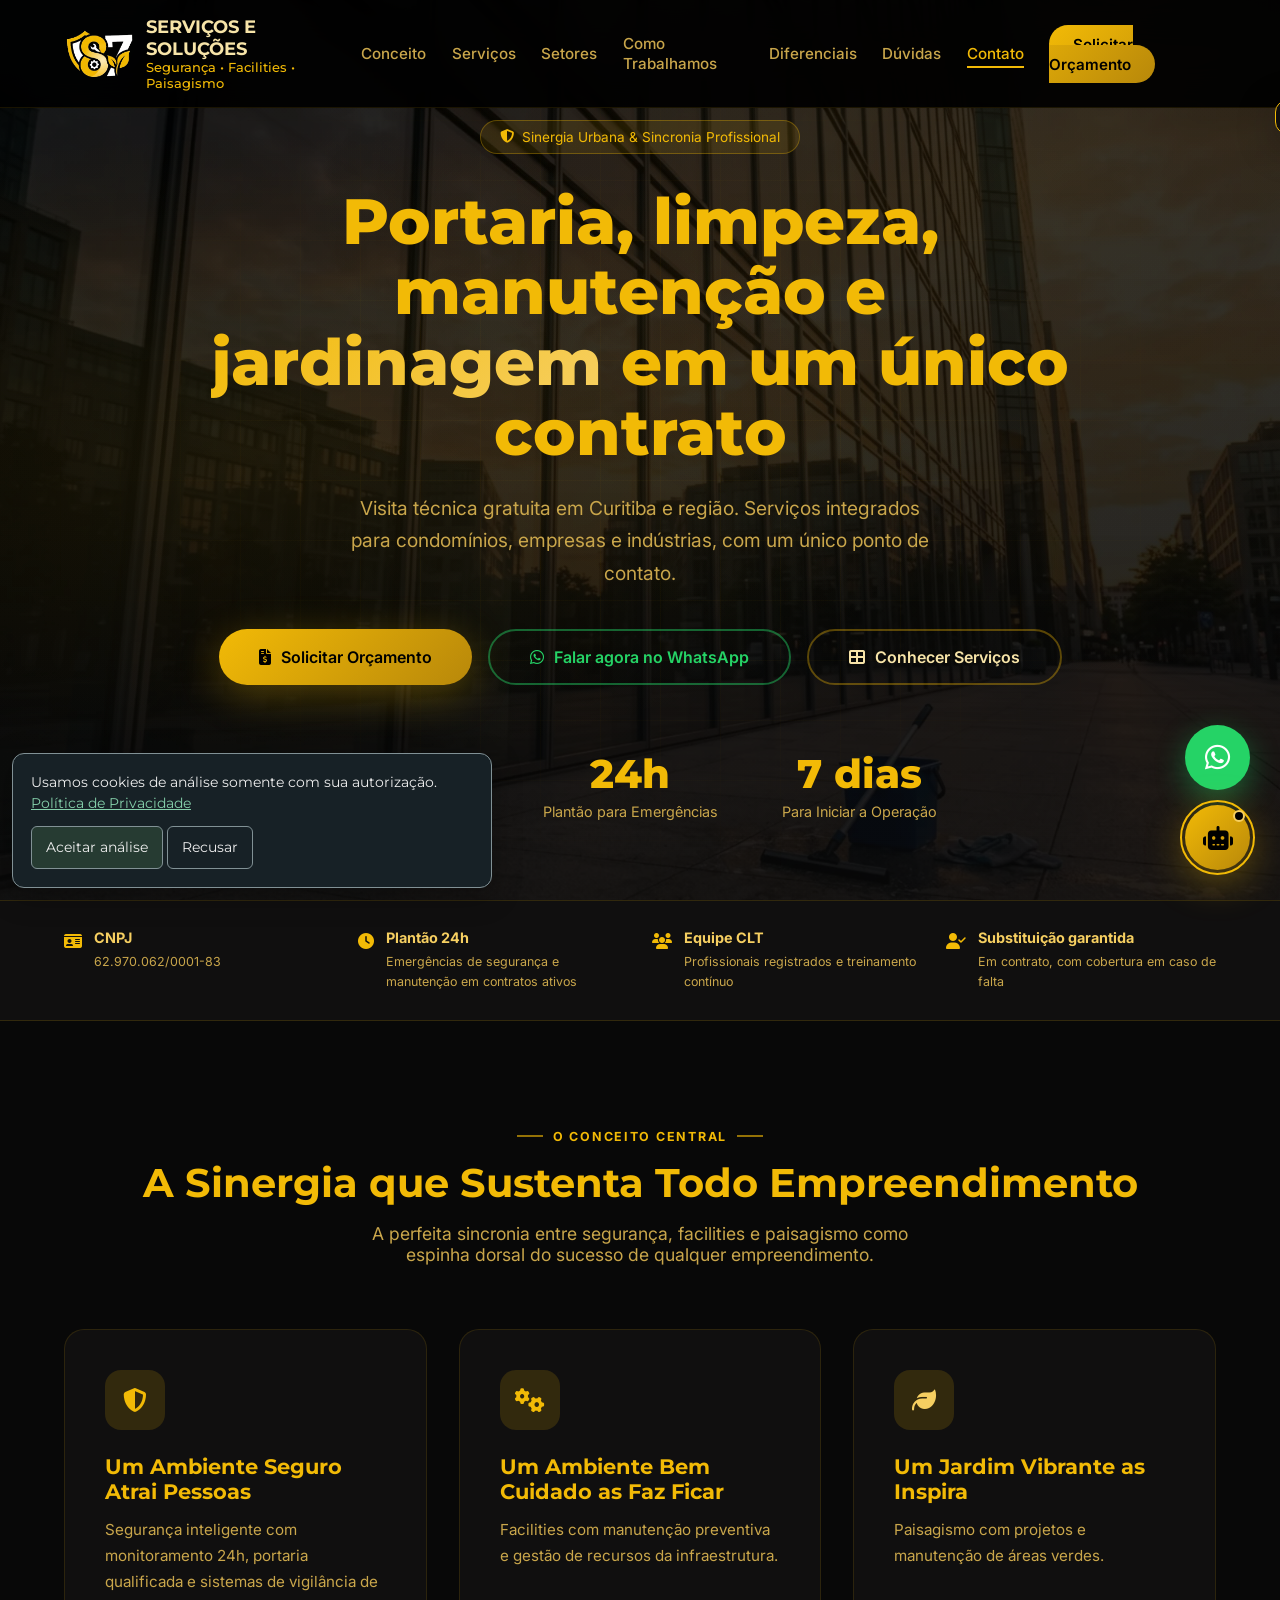
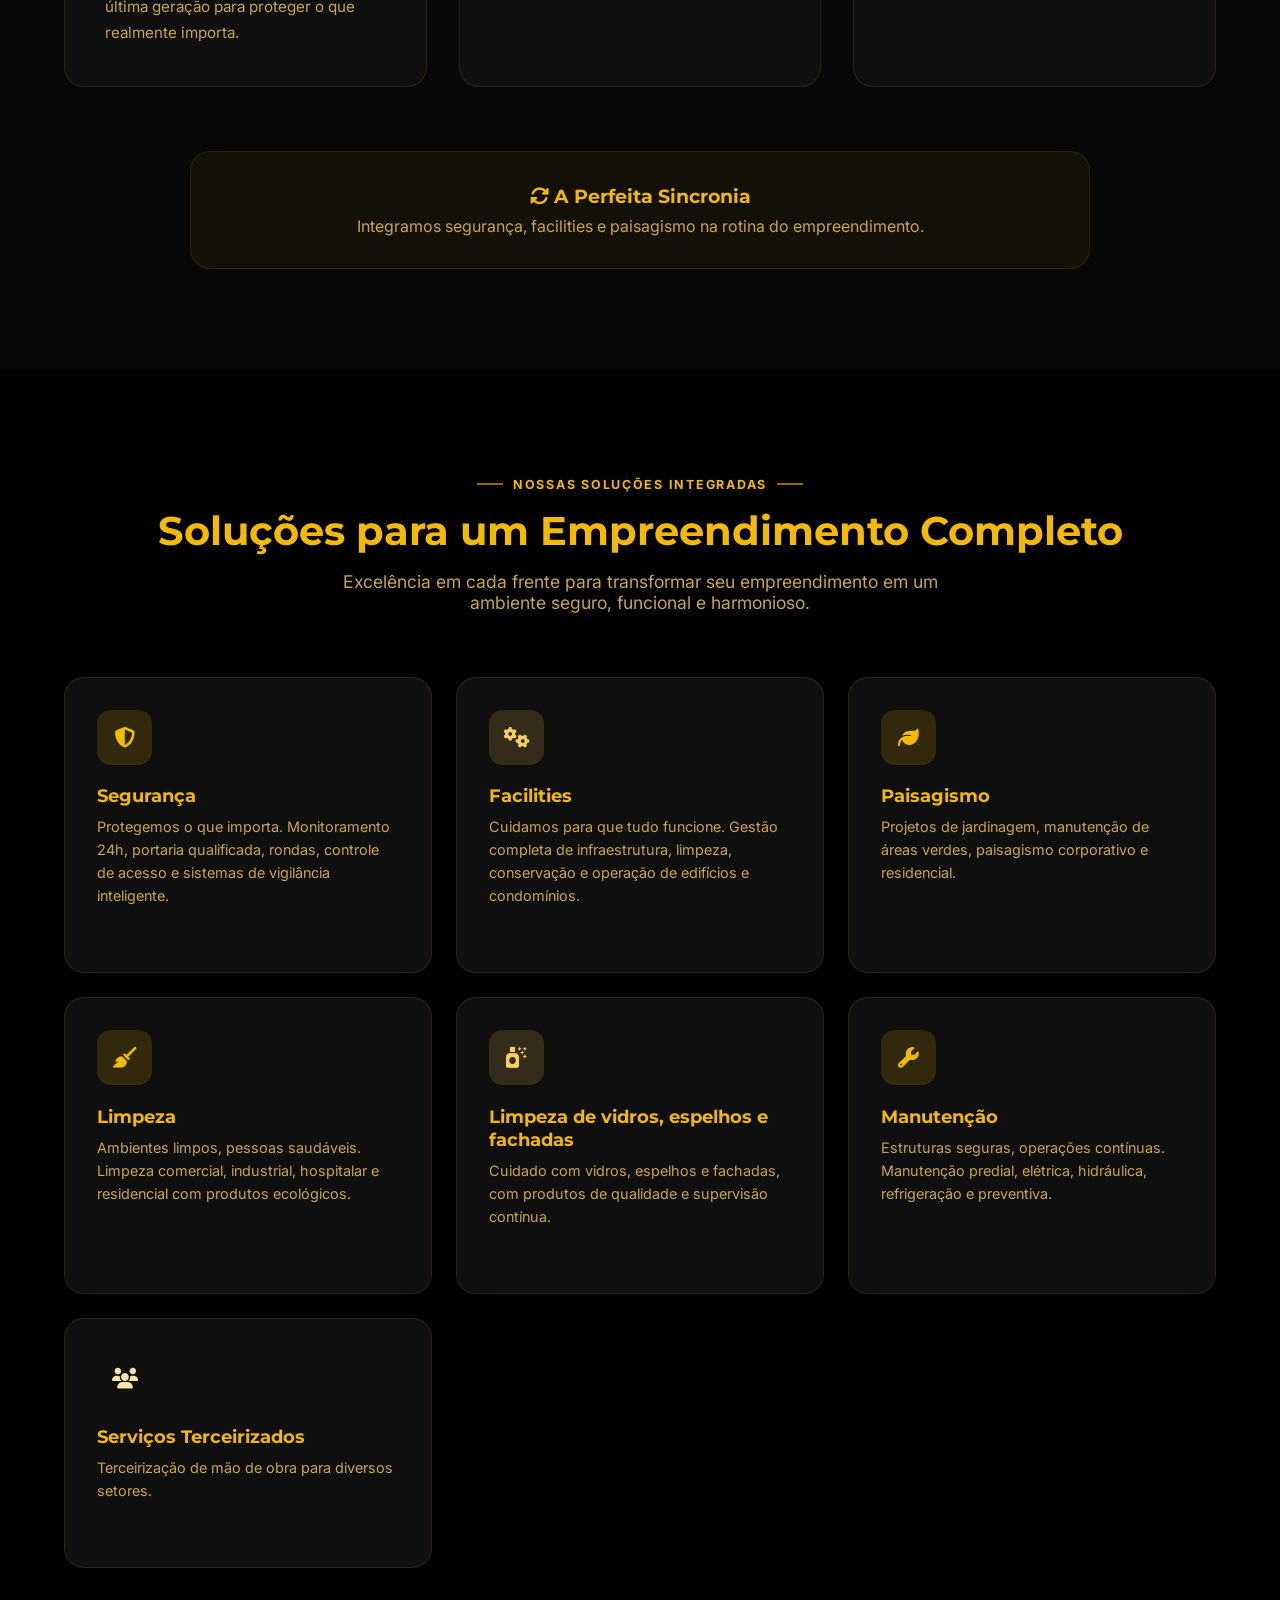
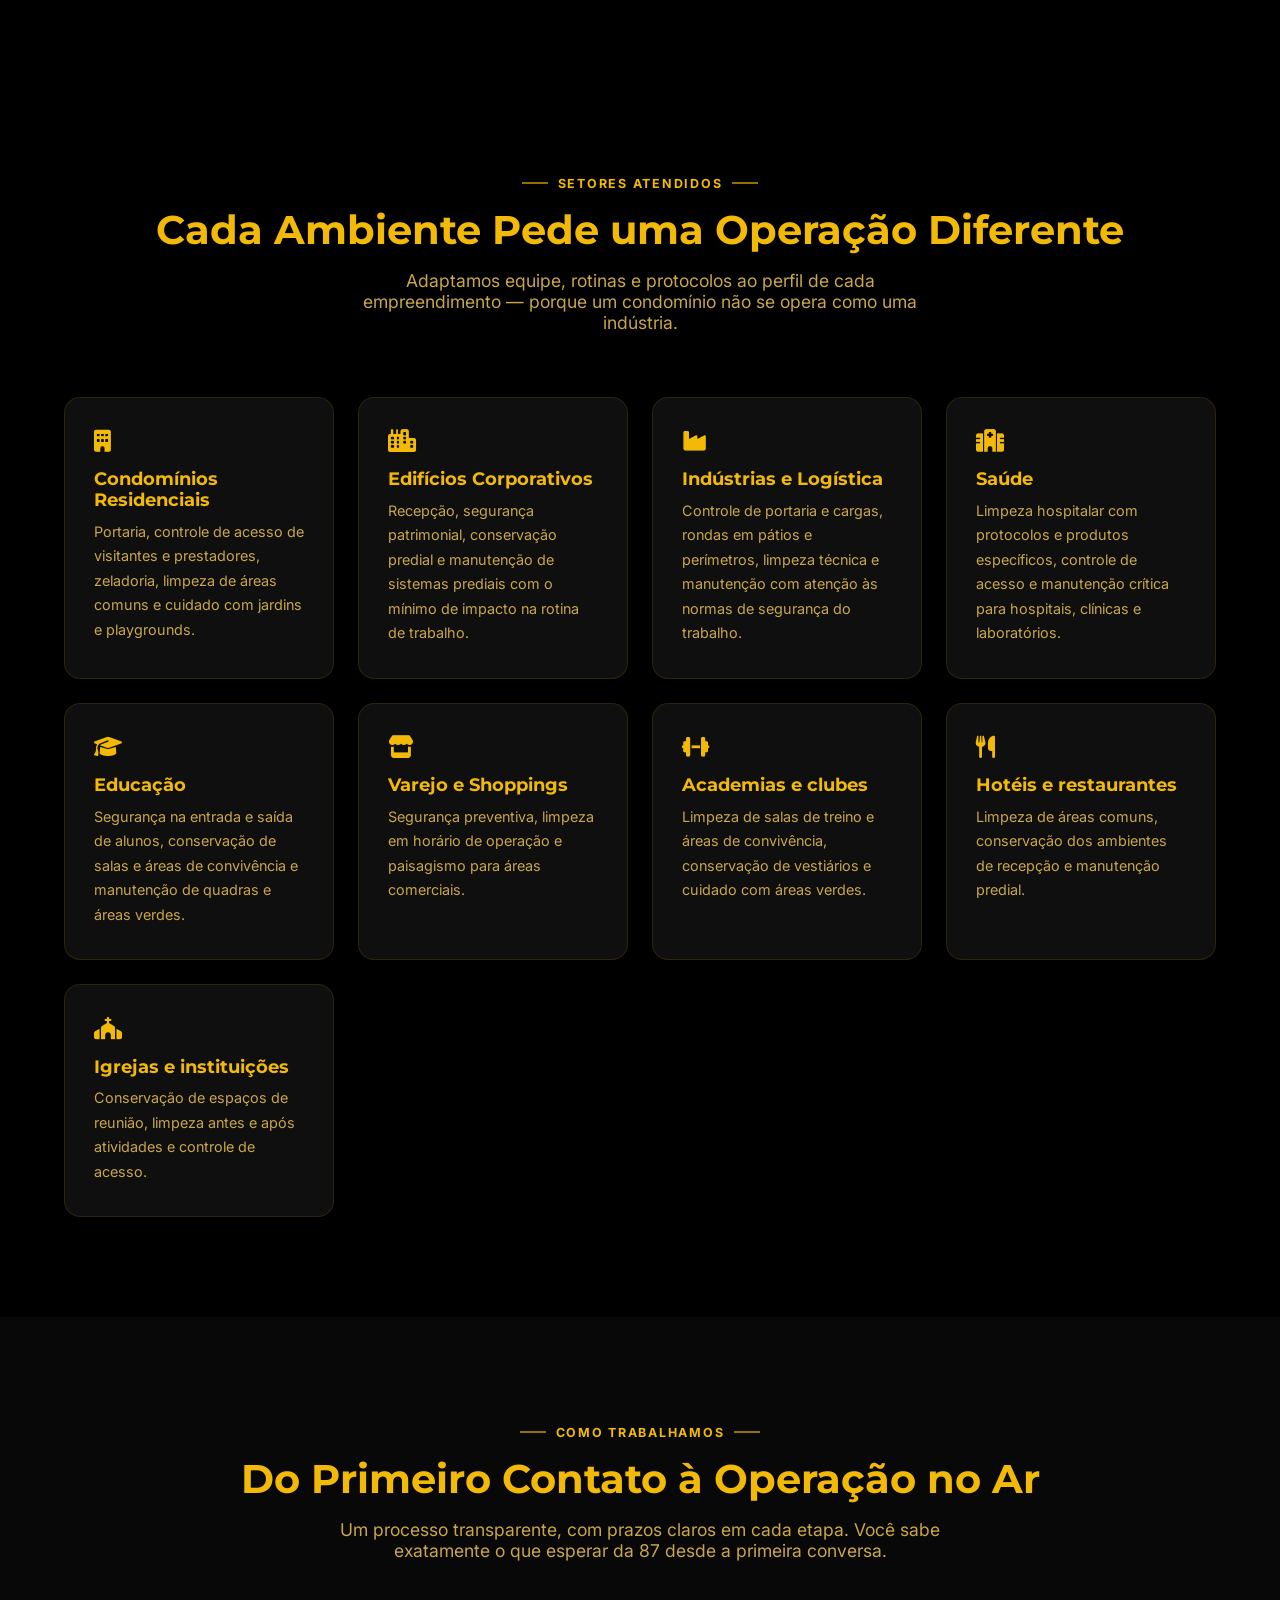
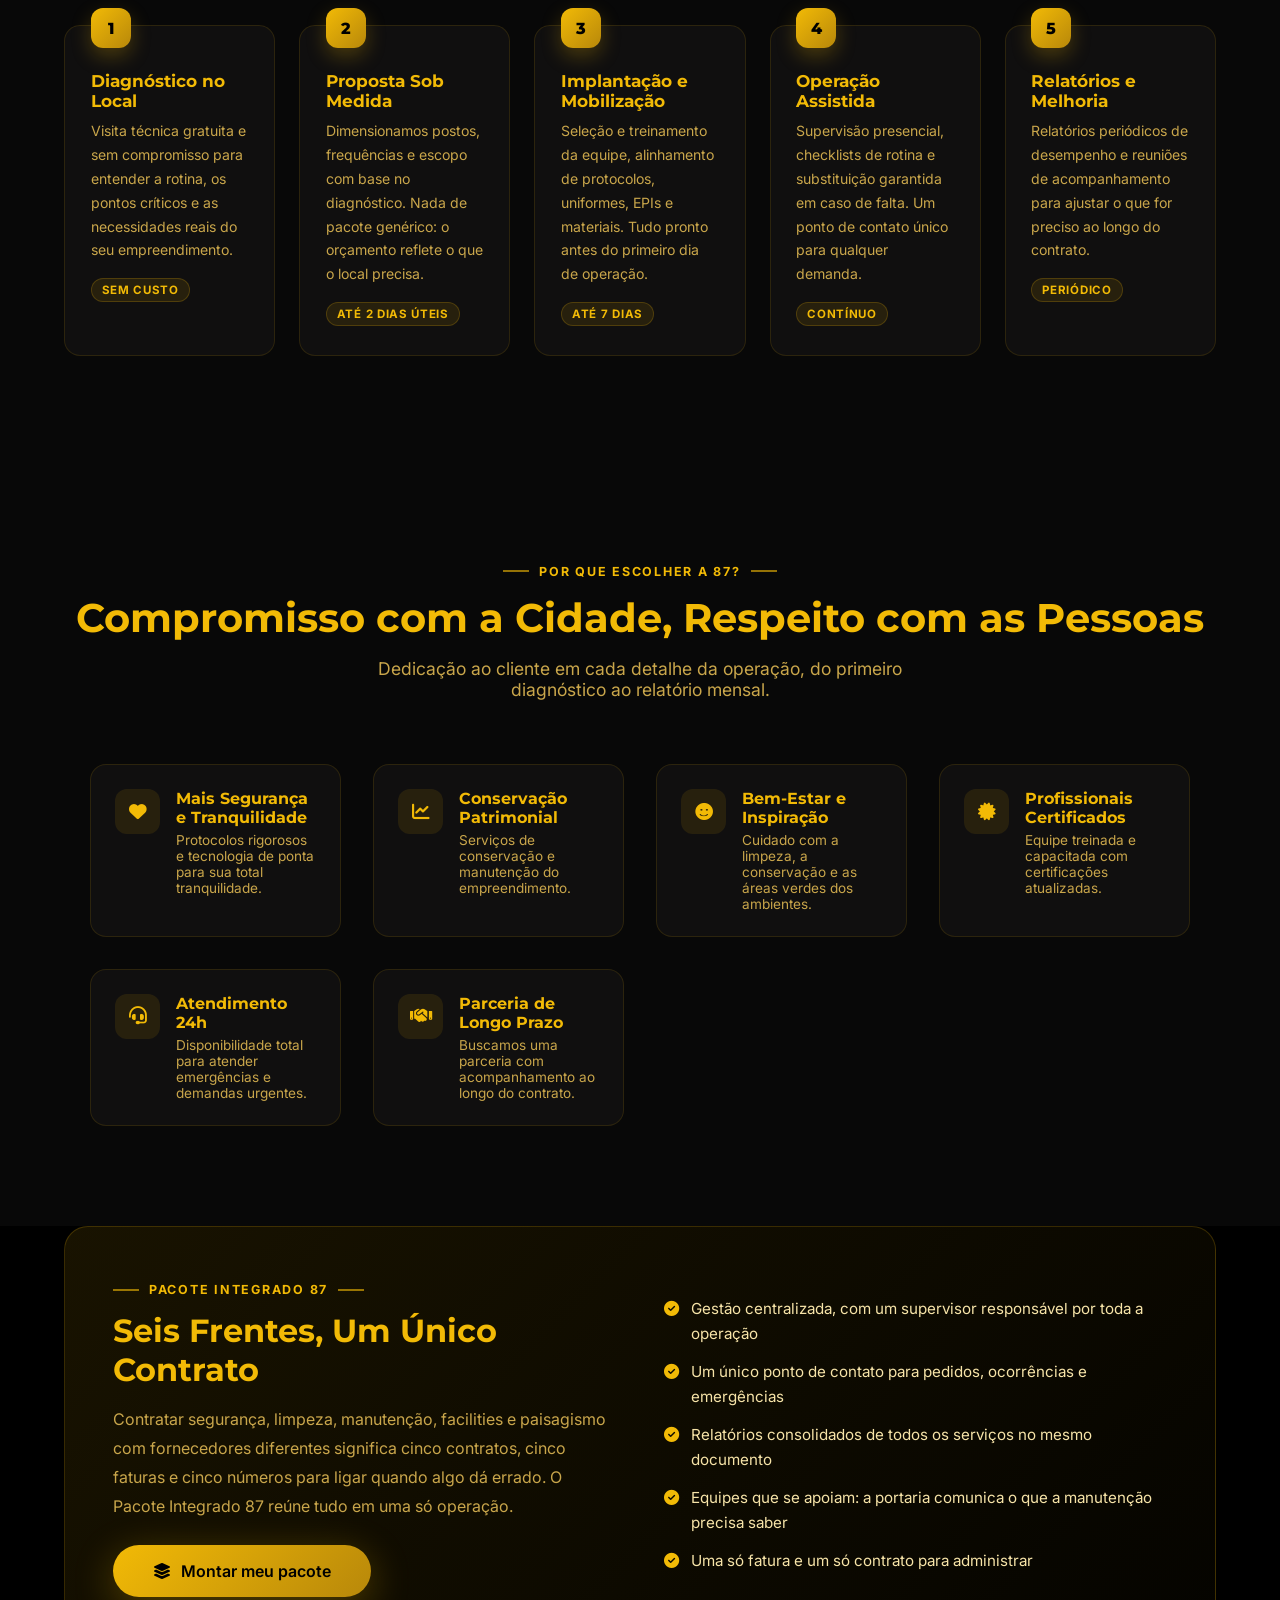
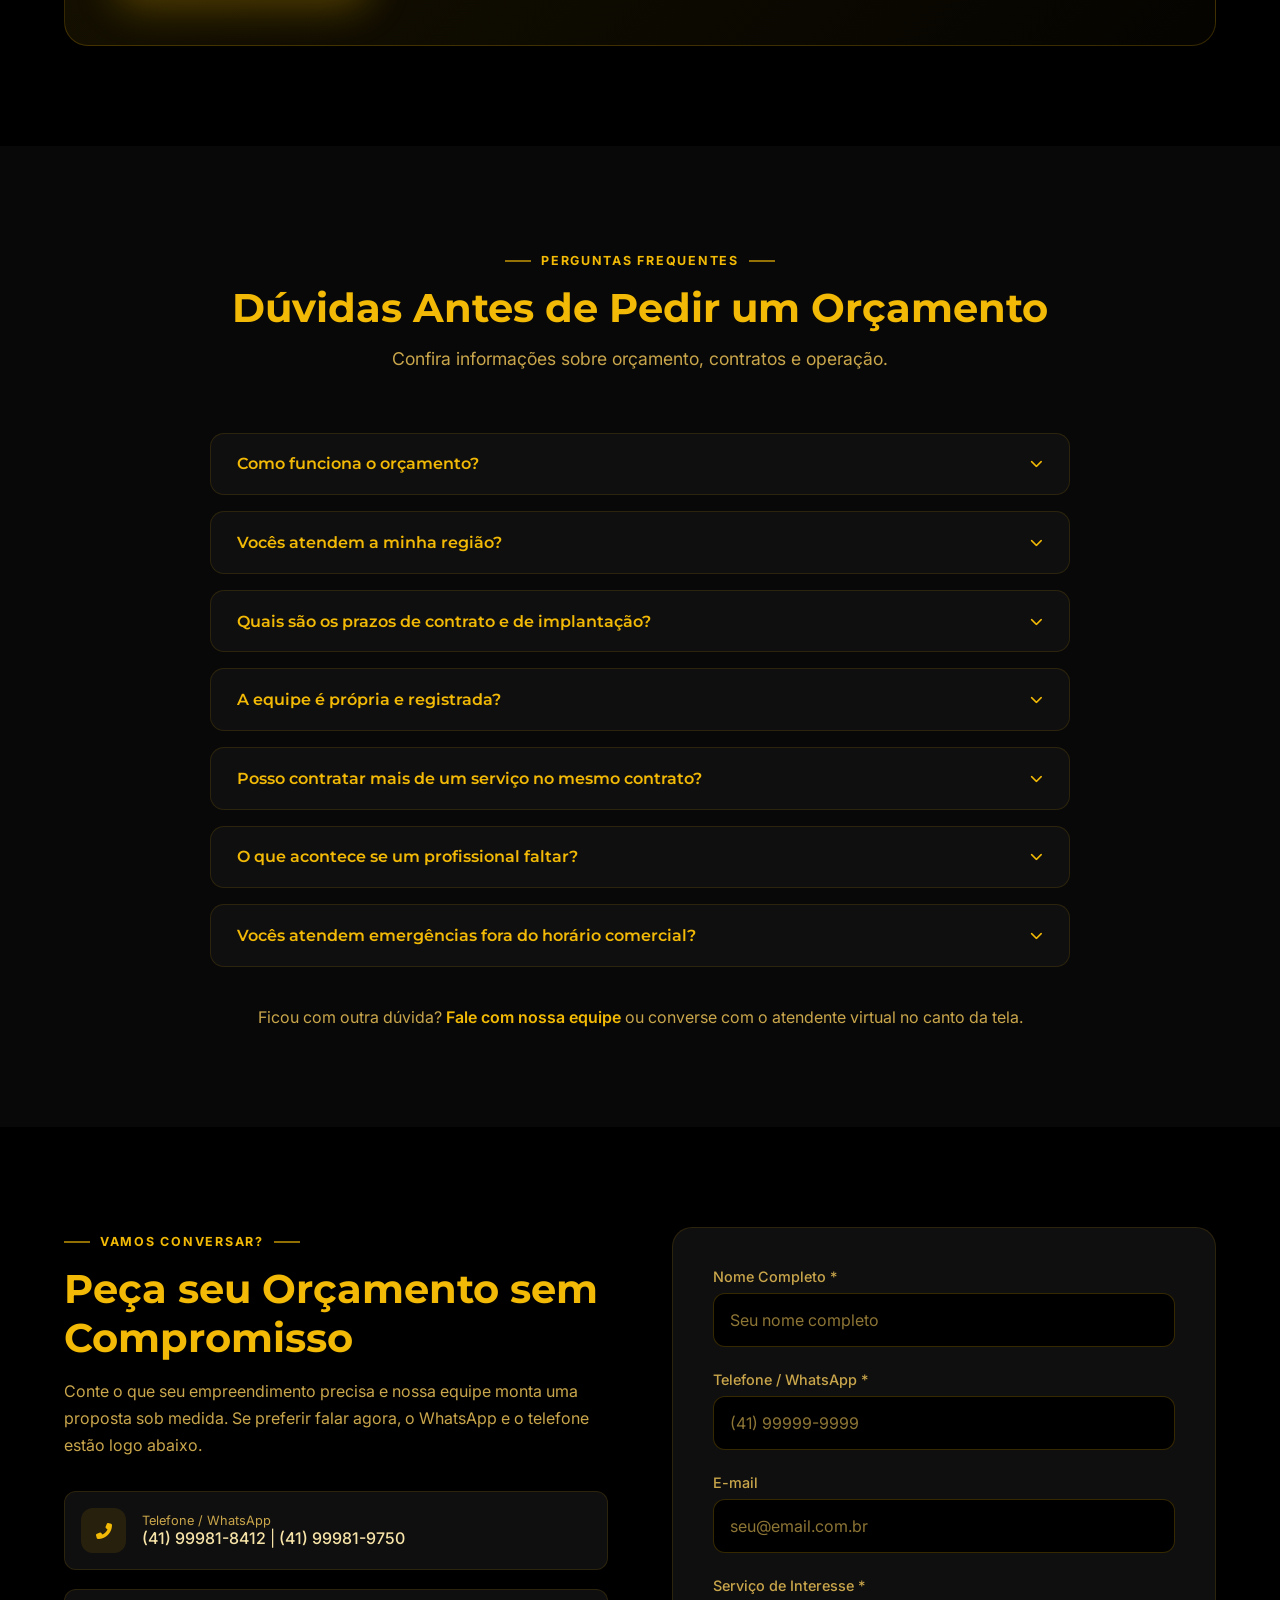
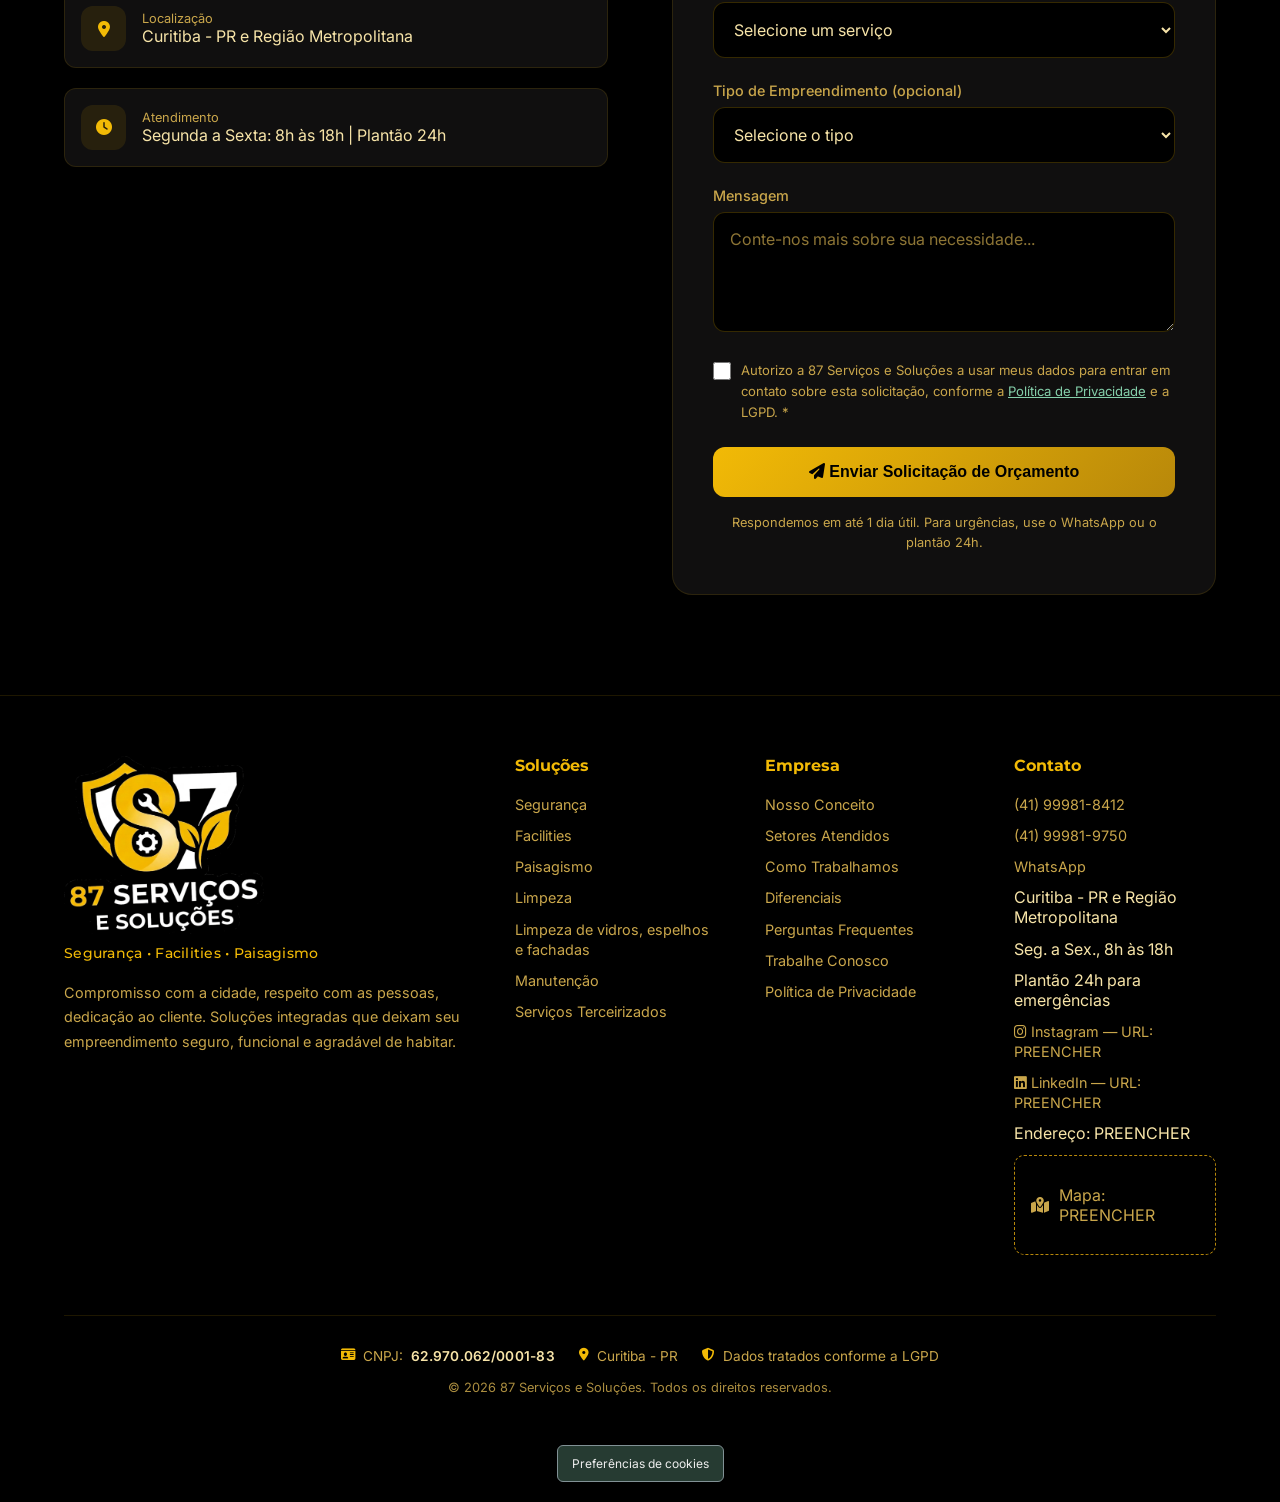
==== commit e19919ce: "Audit and prepare testimonial section for 87 Serviços e Soluções website (6ae75e5fa06f33afb7e7ae90)" ====
--- a/index.html
+++ b/index.html
@@ -391,7 +391,14 @@
             background: 
                 radial-gradient(ellipse at 20% 50%, rgba(242, 186, 6, 0.08) 0%, transparent 50%),
                 radial-gradient(ellipse at 80% 20%, rgba(242, 186, 6, 0.06) 0%, transparent 50%),
-                linear-gradient(180deg, var(--dark) 0%, var(--dark-light) 100%);
+                linear-gradient(180deg, rgba(0, 0, 0, 0.82) 0%, rgba(8, 8, 8, 0.9) 100%),
+                url('/assets/hero-fachada.jpg') center / cover no-repeat;
+            background:
+                radial-gradient(ellipse at 20% 50%, rgba(242, 186, 6, 0.08) 0%, transparent 50%),
+                radial-gradient(ellipse at 80% 20%, rgba(242, 186, 6, 0.06) 0%, transparent 50%),
+                linear-gradient(180deg, rgba(0, 0, 0, 0.82) 0%, rgba(8, 8, 8, 0.9) 100%),
+                image-set(url('/assets/hero-fachada.webp') type('image/webp'), url('/assets/hero-fachada.jpg') type('image/jpeg')) center / cover no-repeat;
+            background-color: var(--dark);
         }
 
         .hero-grid {
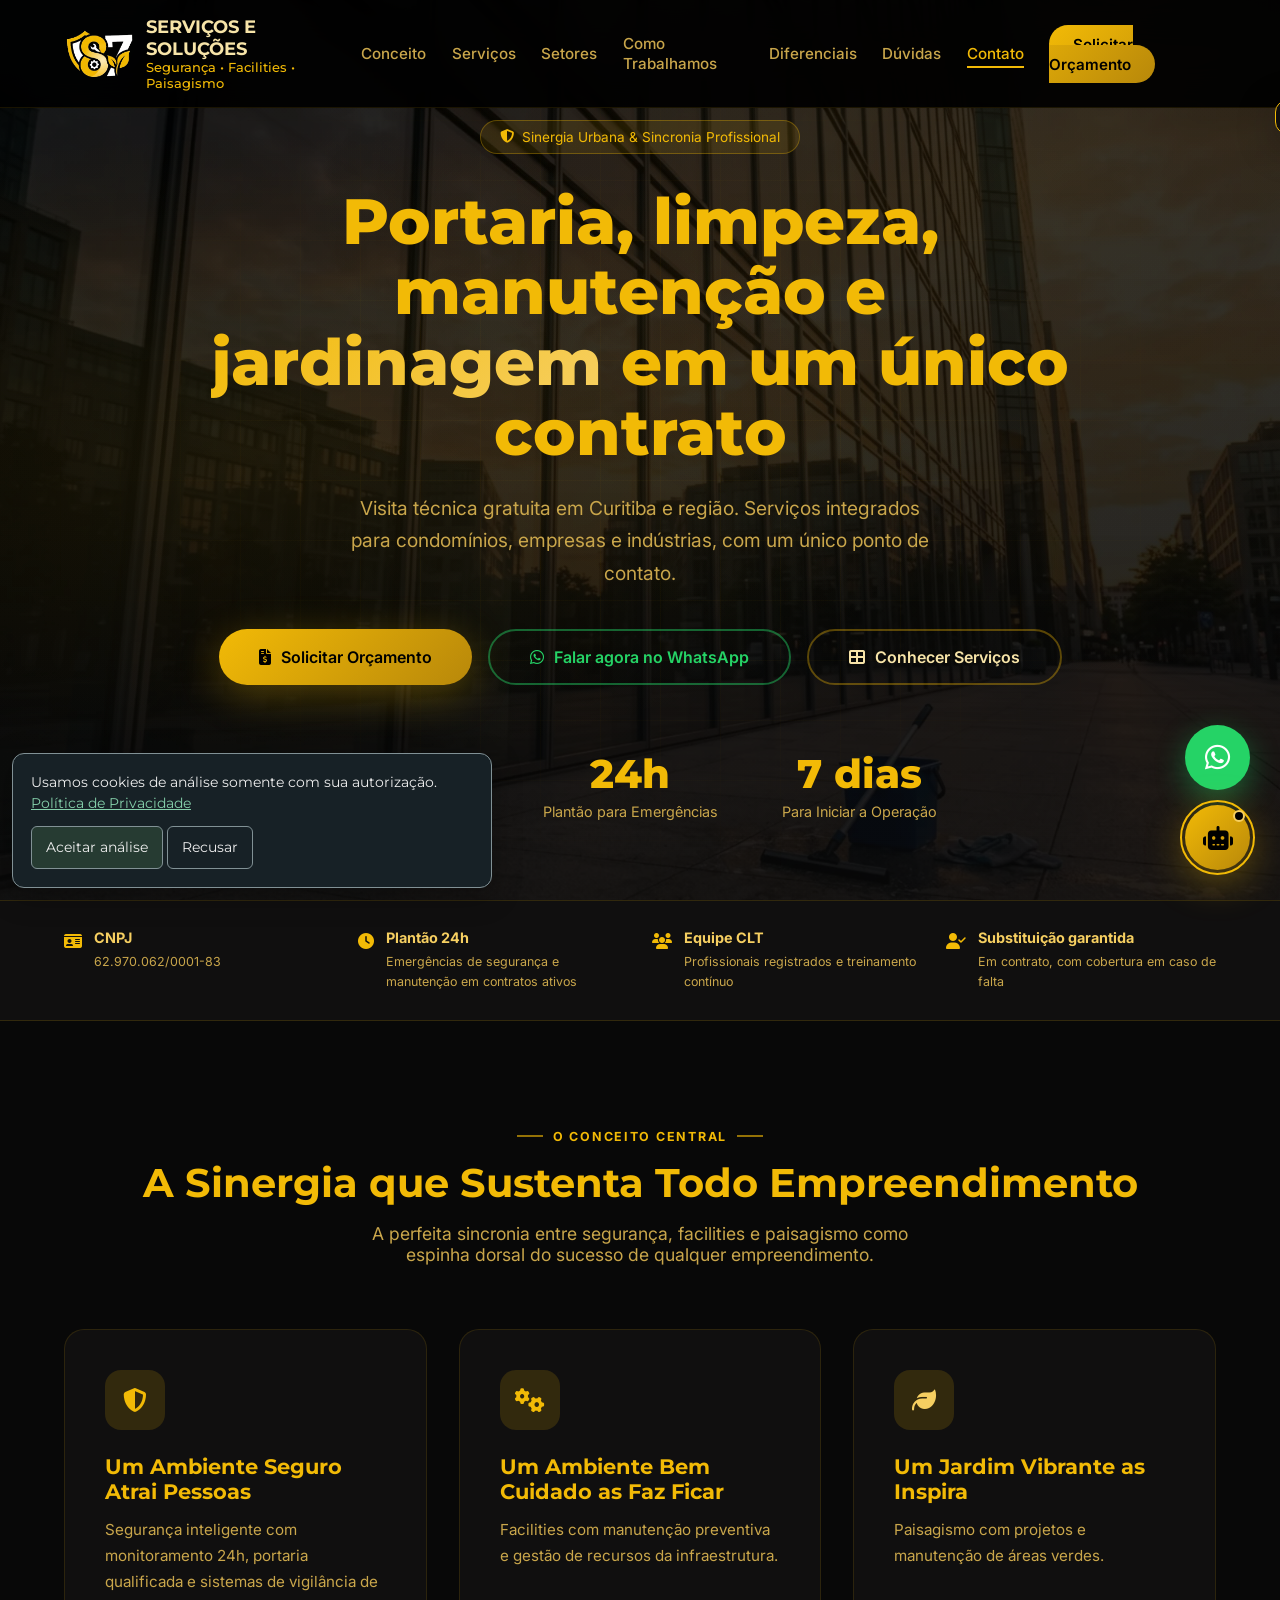
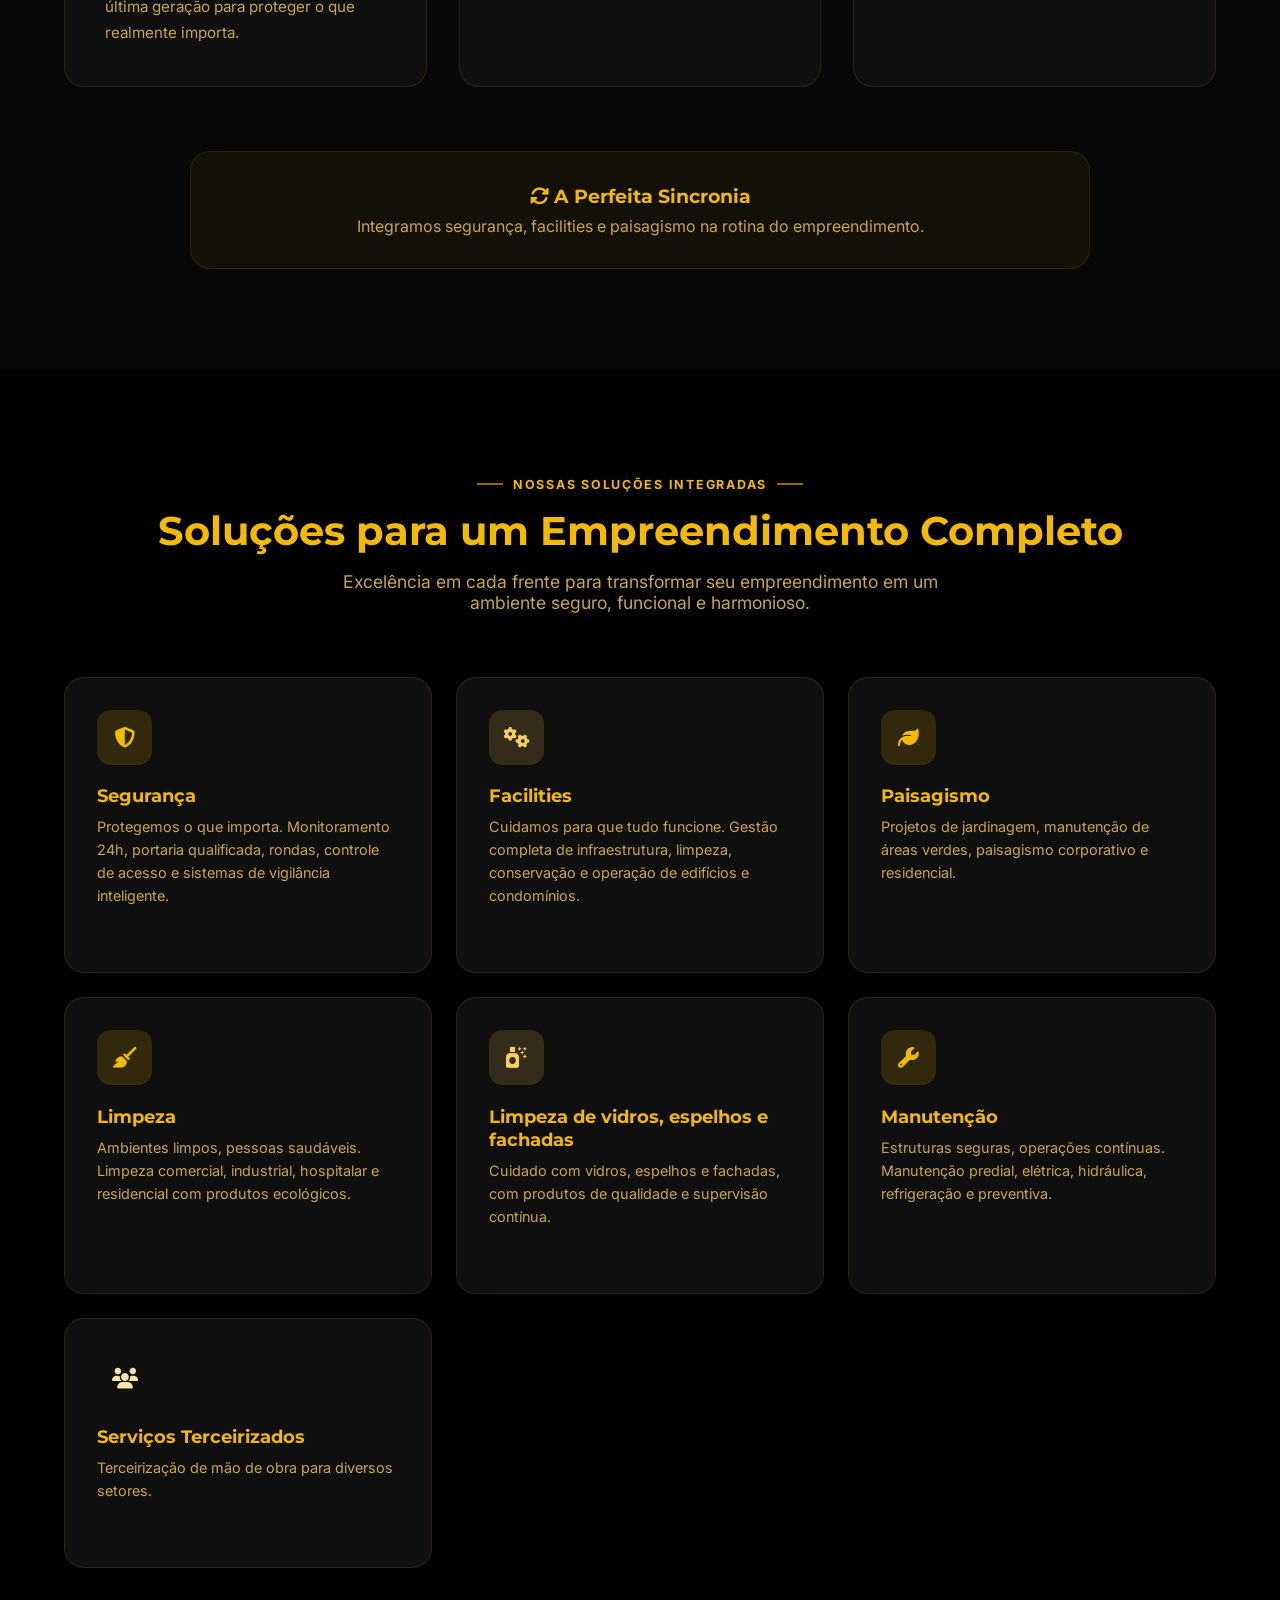
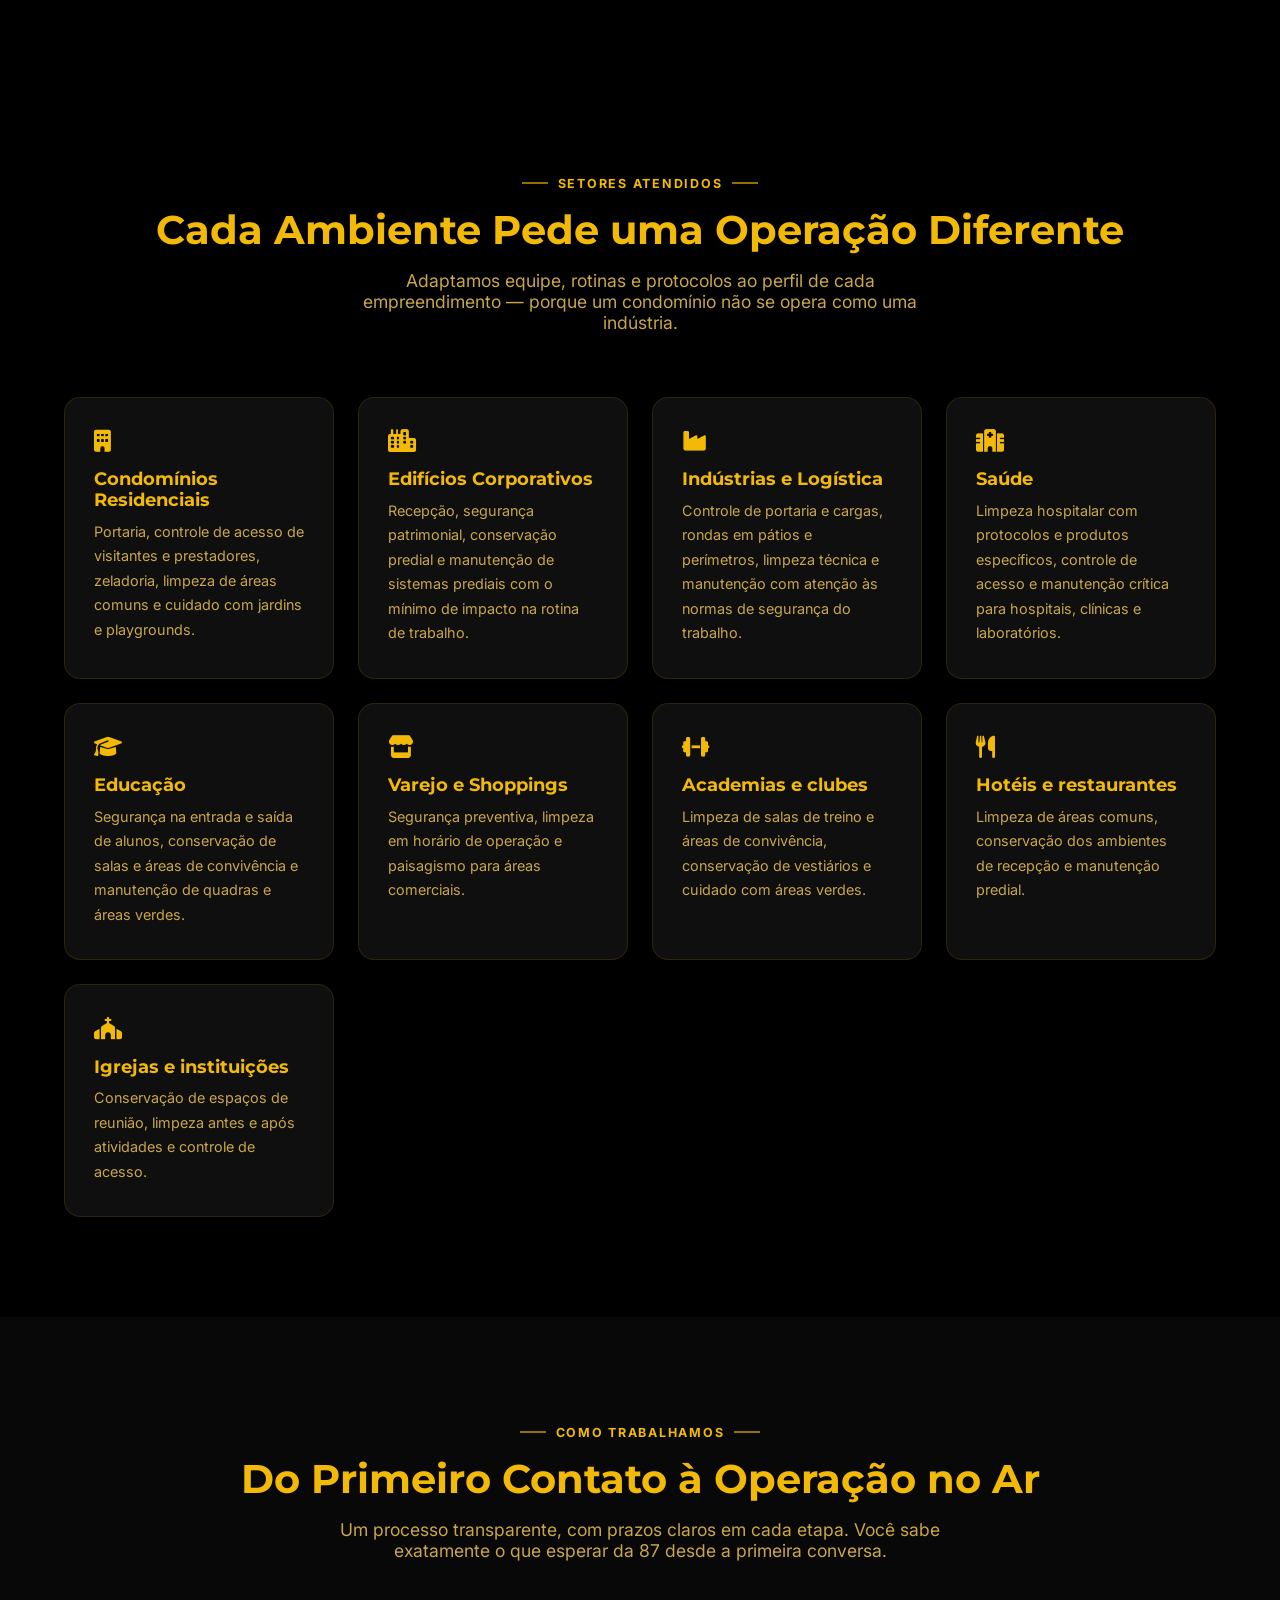
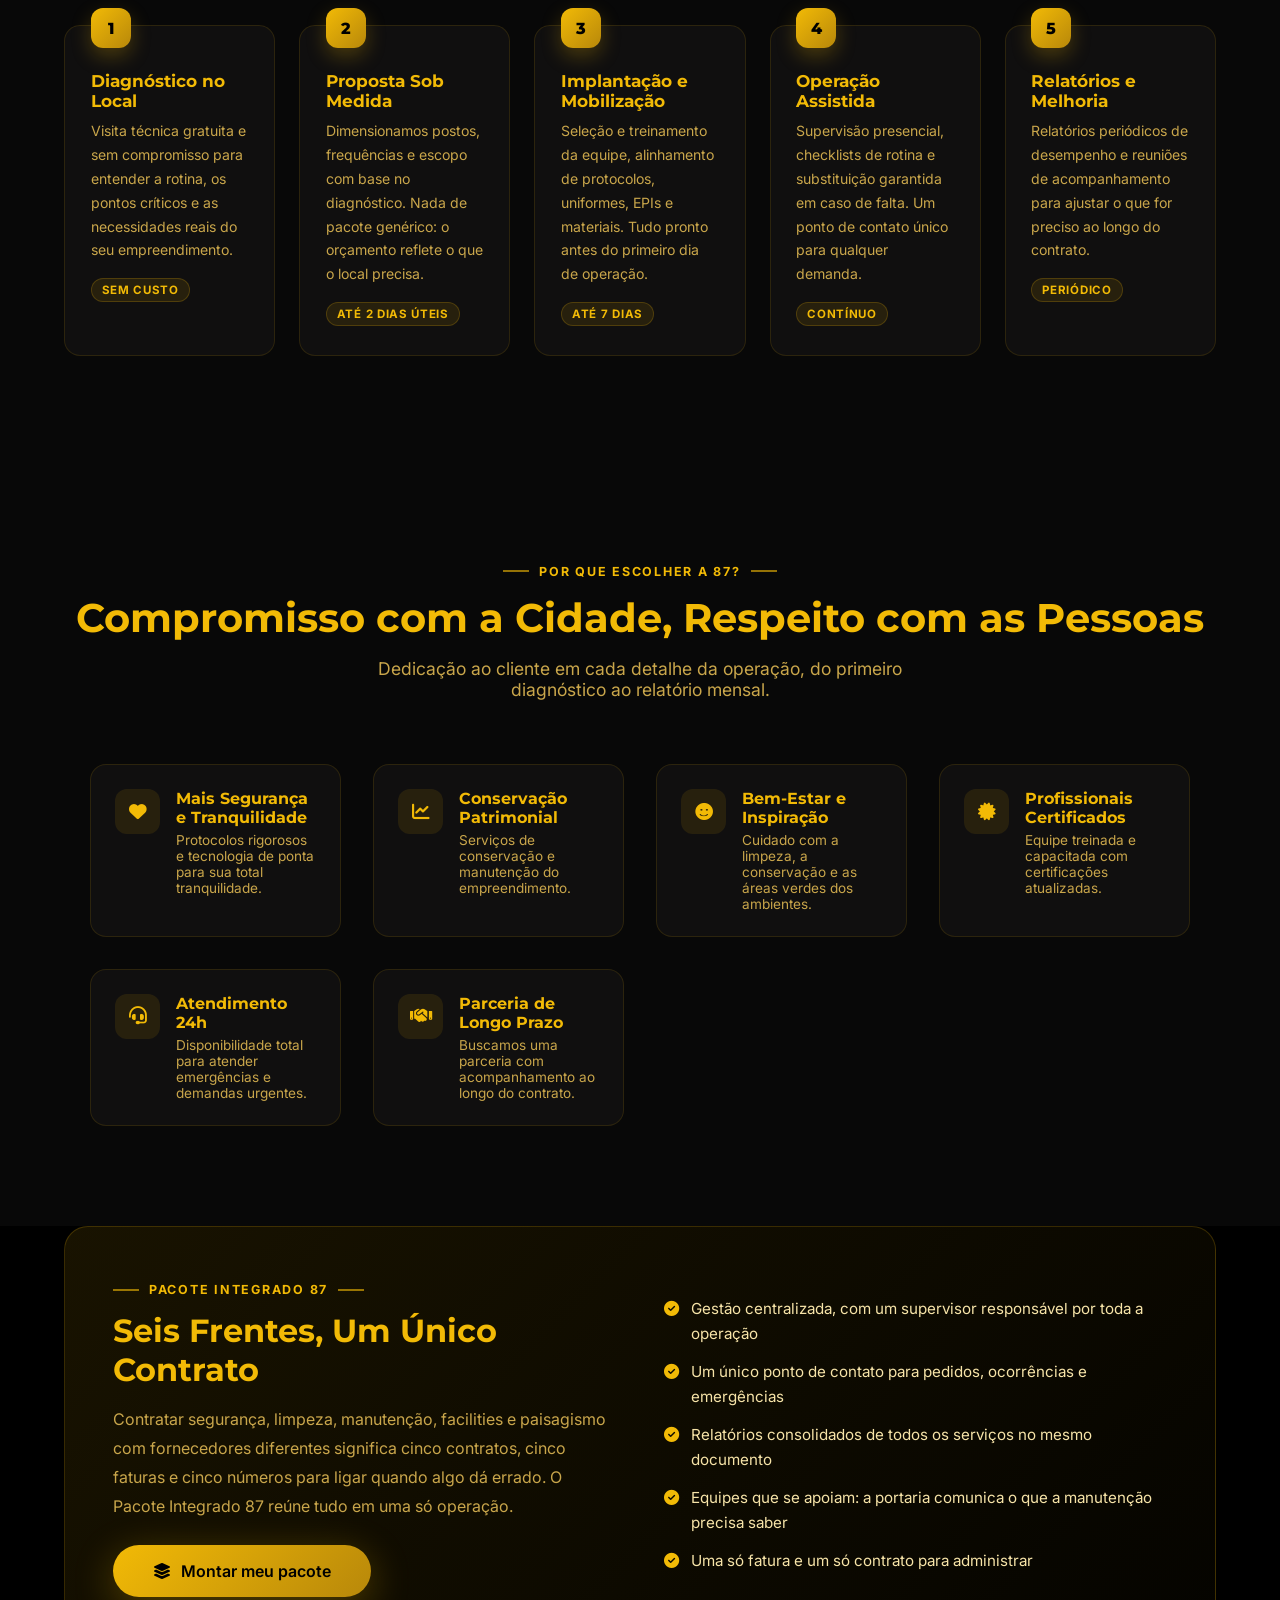
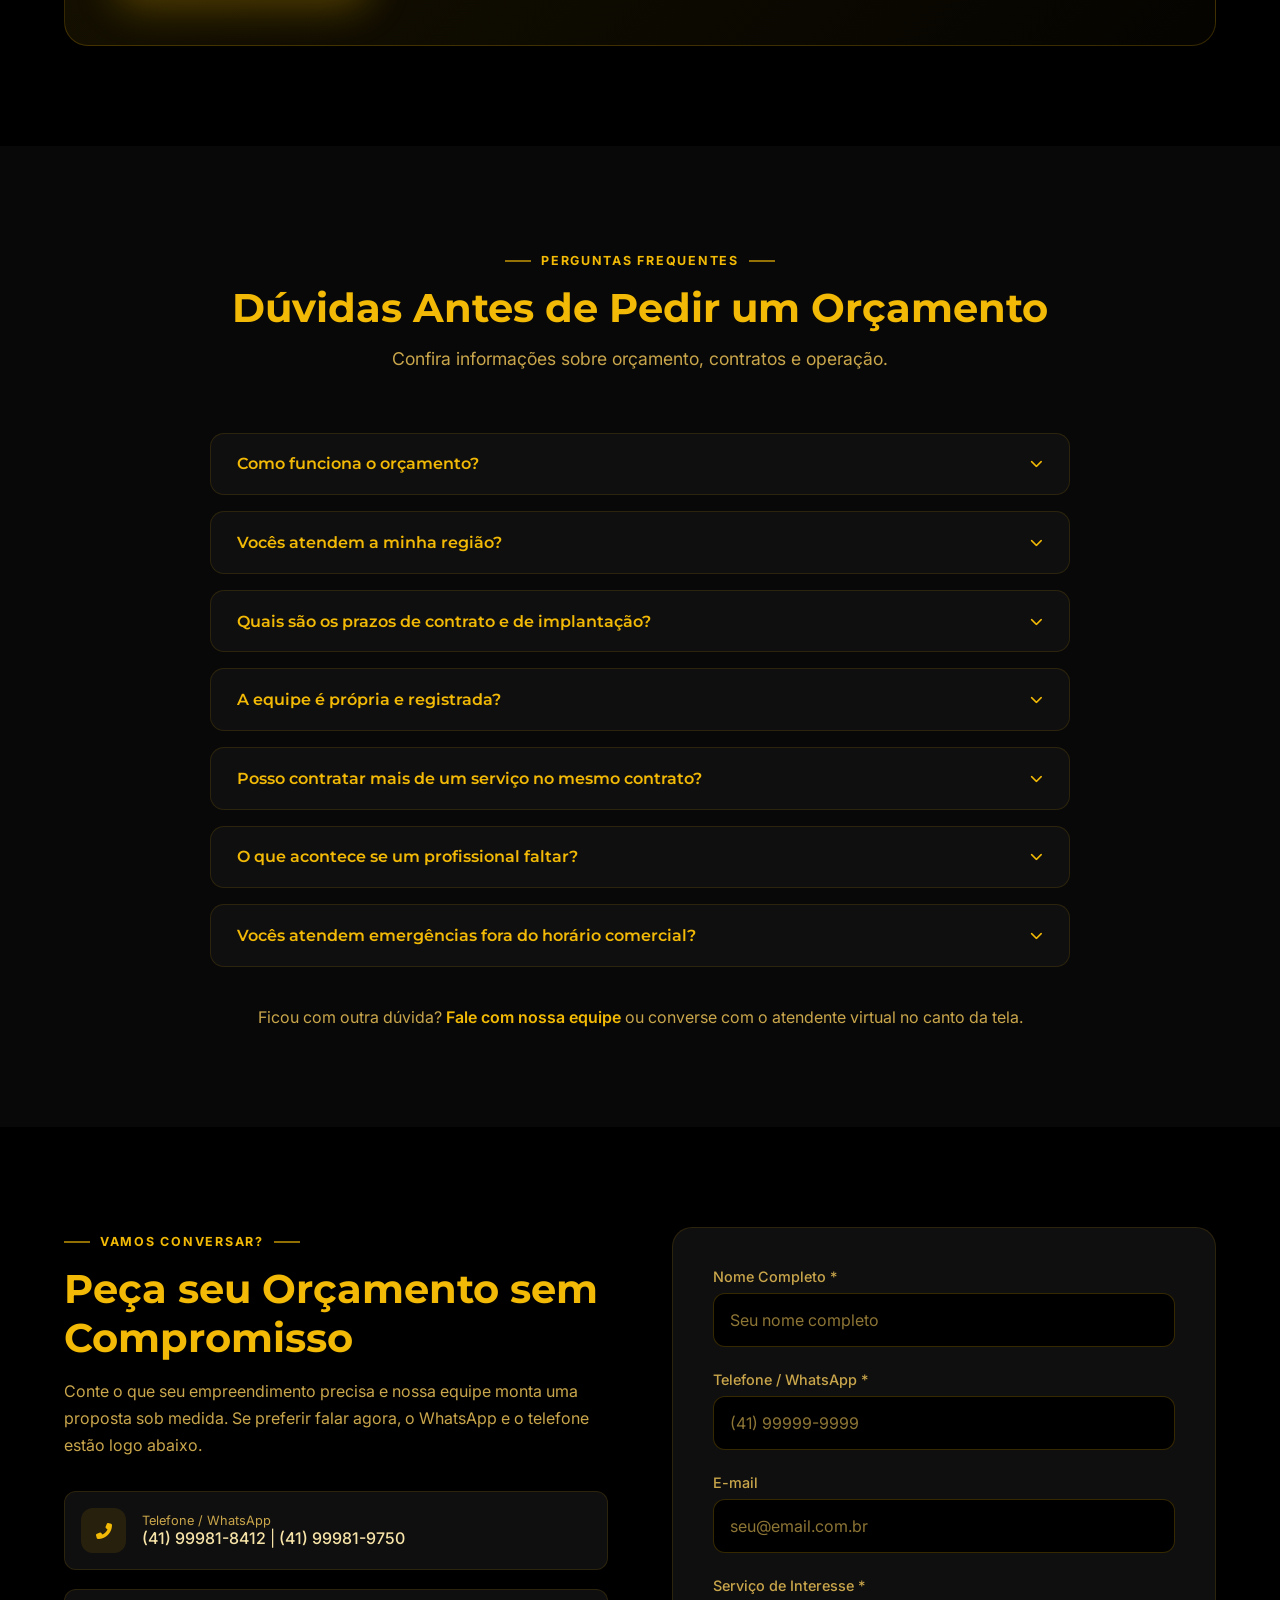
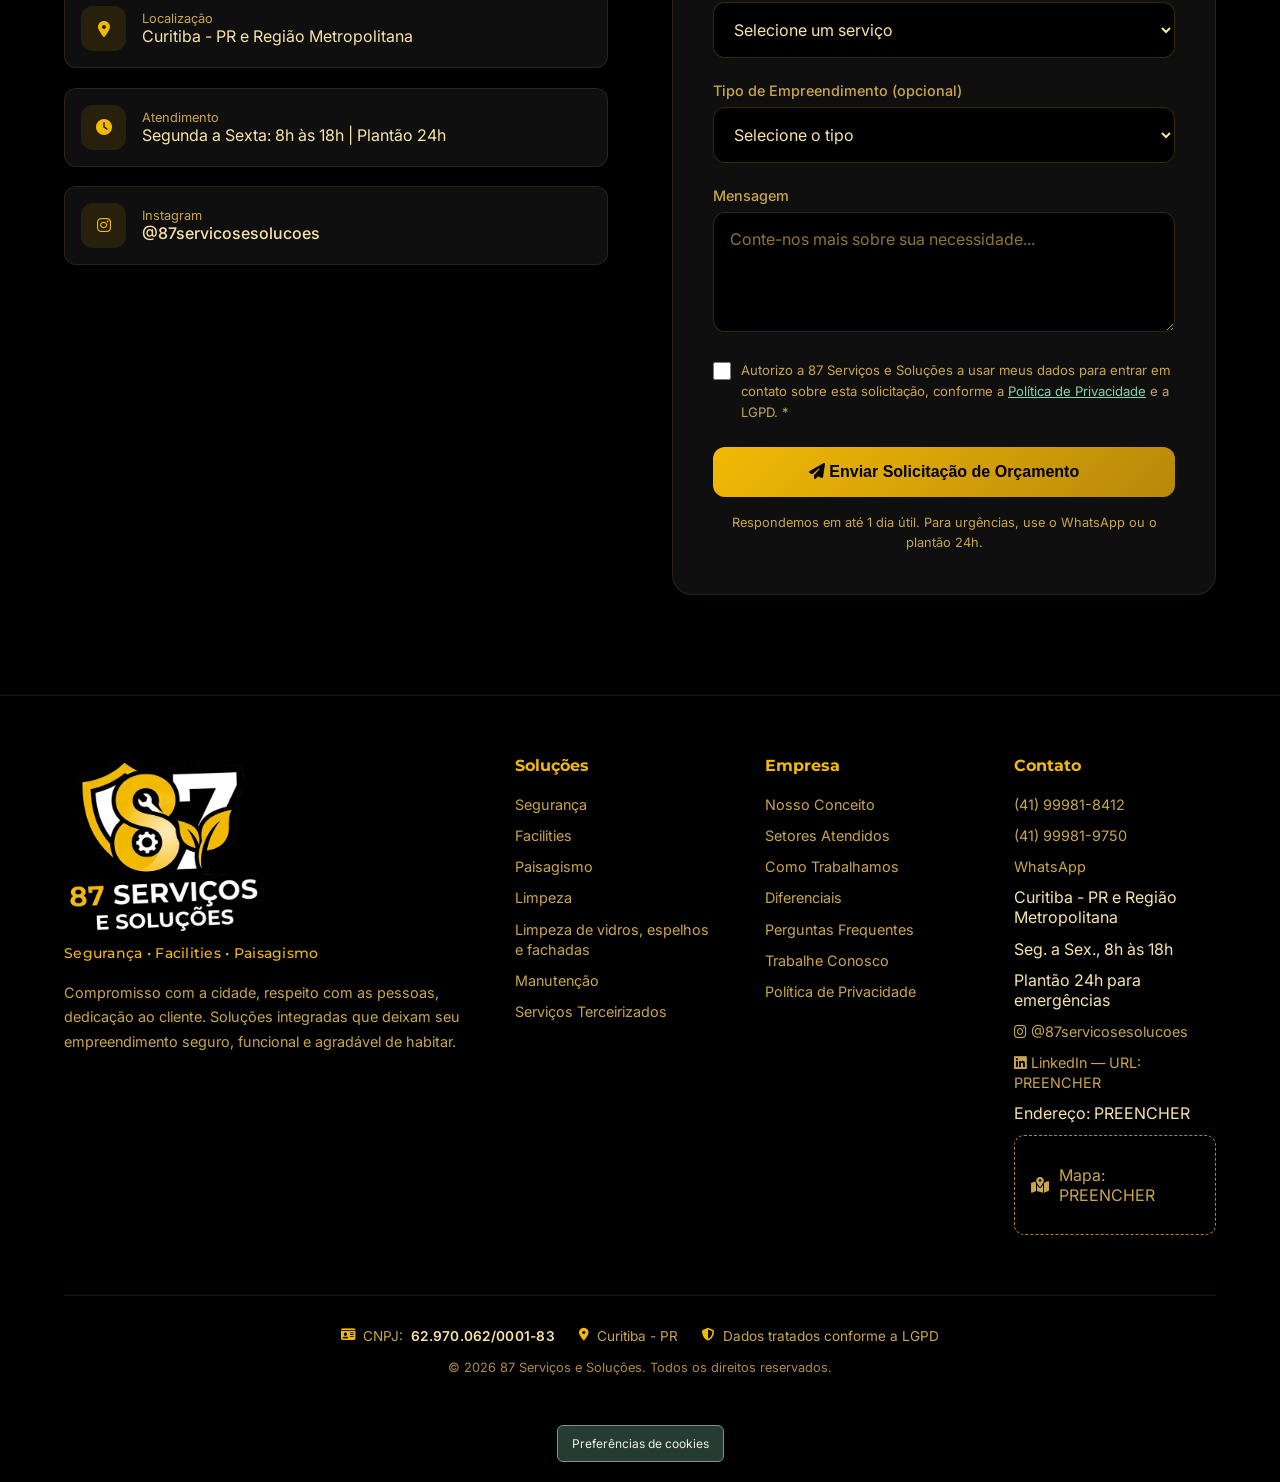
==== commit a92bf0ea: "Add the company's Instagram profile (6ae762301293054eaf99b88f)" ====
--- a/index.html
+++ b/index.html
@@ -50,6 +50,7 @@
       "telephone": ["+55-41-99981-8412", "+55-41-99981-9750"],
       "url": "https://87ss.netlify.app/",
       "image": "https://87ss.netlify.app/assets/logo-full.png",
+      "sameAs": ["https://www.instagram.com/87servicosesolucoes/"],
       "address": {
         "@type": "PostalAddress",
         "streetAddress": "PREENCHER — endereço completo",
@@ -2293,6 +2294,13 @@
                     <div>
                         <div style="font-size: 0.8rem; color: var(--gray);">Atendimento</div>
                         <span>Segunda a Sexta: 8h às 18h | Plantão 24h</span>
+                    </div>
+                </div>
+                <div class="contact-item">
+                    <i class="fab fa-instagram" aria-hidden="true"></i>
+                    <div>
+                        <div style="font-size: 0.8rem; color: var(--gray);">Instagram</div>
+                        <a href="https://www.instagram.com/87servicosesolucoes/" target="_blank" rel="noopener" data-local="contato">@87servicosesolucoes</a>
                     </div>
                 </div>
             </div>
@@ -2406,8 +2414,8 @@
                     <li>Curitiba - PR e Região Metropolitana</li>
                     <li>Seg. a Sex., 8h às 18h</li>
                     <li>Plantão 24h para emergências</li>
-                    <!-- Substituir pelos URLs oficiais e adicionar href antes de habilitar os links. -->
-                    <li><a role="link" aria-disabled="true" class="pending-link"><i class="fab fa-instagram" aria-hidden="true"></i> Instagram — URL: PREENCHER</a></li>
+                    <li><a href="https://www.instagram.com/87servicosesolucoes/" target="_blank" rel="noopener" aria-label="Instagram da 87 Serviços e Soluções (abre em nova aba)"><i class="fab fa-instagram" aria-hidden="true"></i> @87servicosesolucoes</a></li>
+                    <!-- Substituir pelo URL oficial e adicionar href antes de habilitar o link. -->
                     <li><a role="link" aria-disabled="true" class="pending-link"><i class="fab fa-linkedin" aria-hidden="true"></i> LinkedIn — URL: PREENCHER</a></li>
                     <li><address class="pending-address">Endereço: PREENCHER</address></li>
                     <li><div class="map-placeholder"><i class="fas fa-map-location-dot" aria-hidden="true"></i><span>Mapa: PREENCHER</span></div></li>
